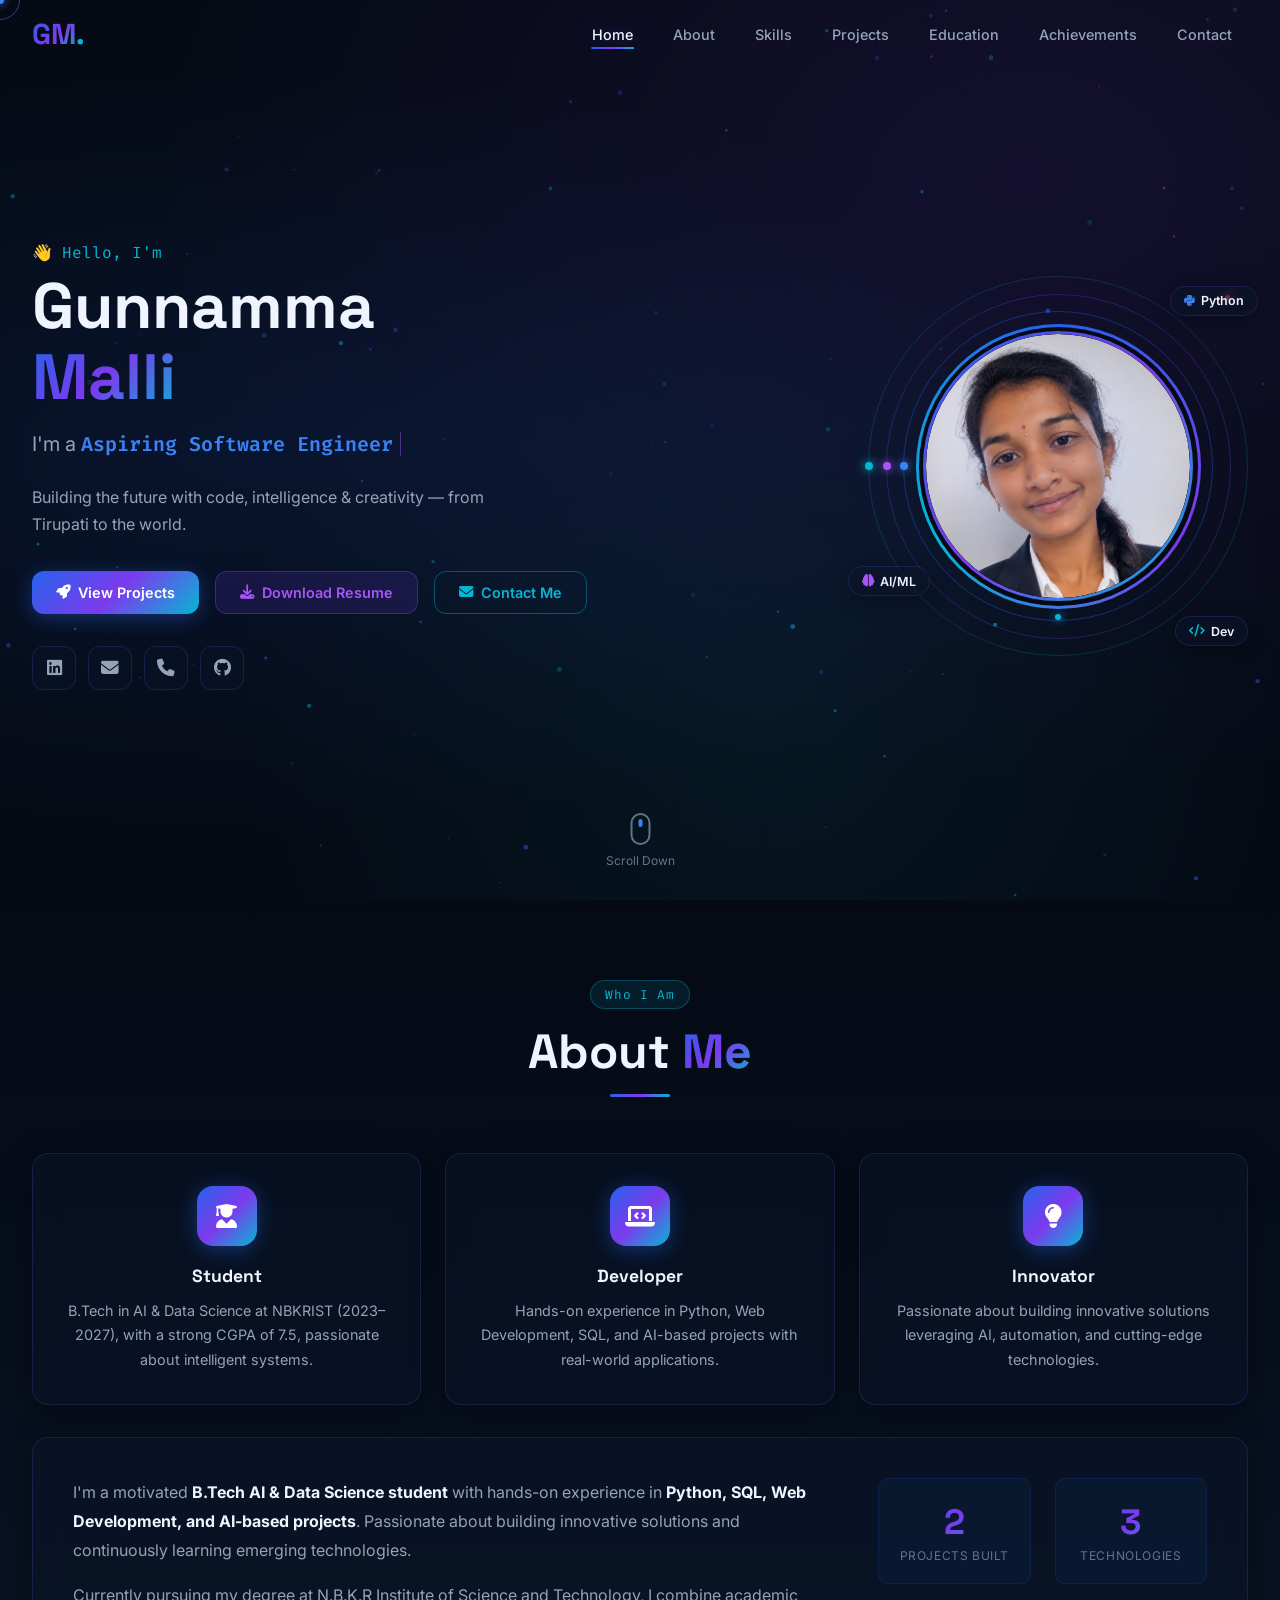
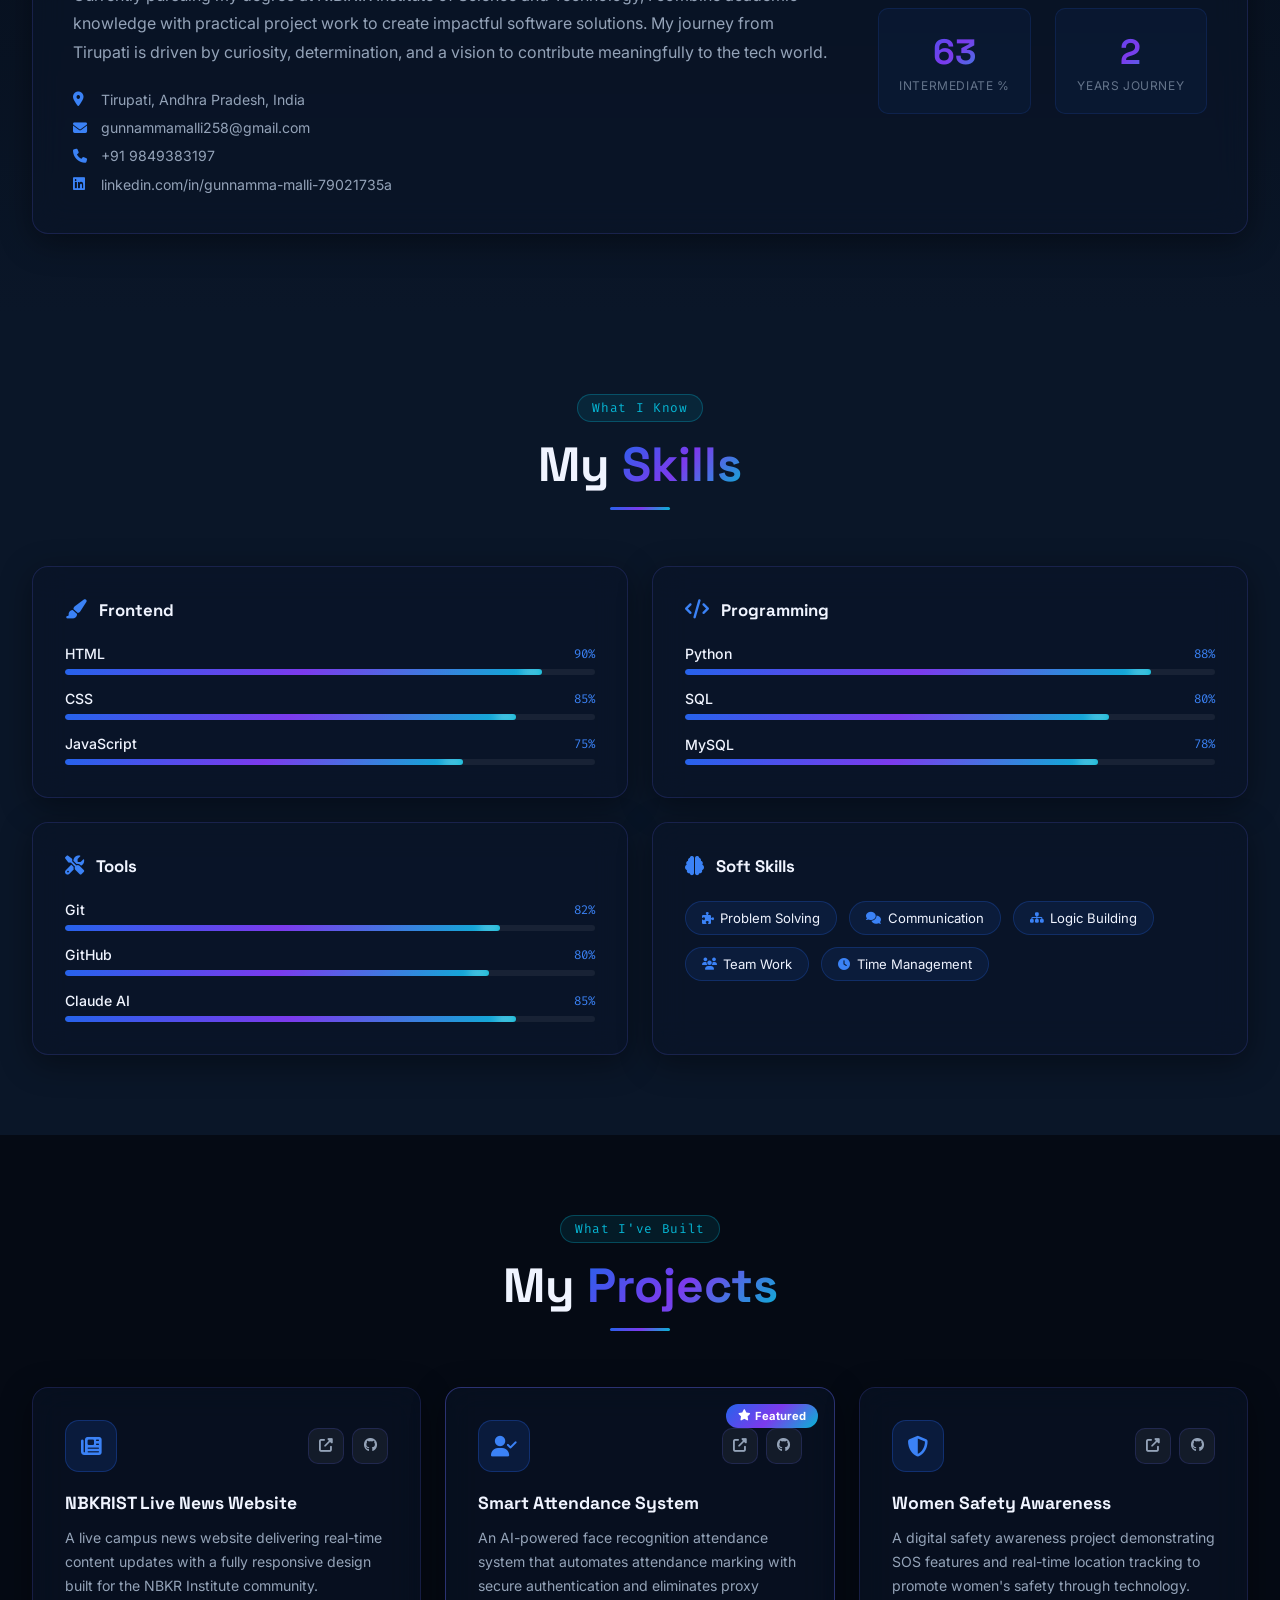
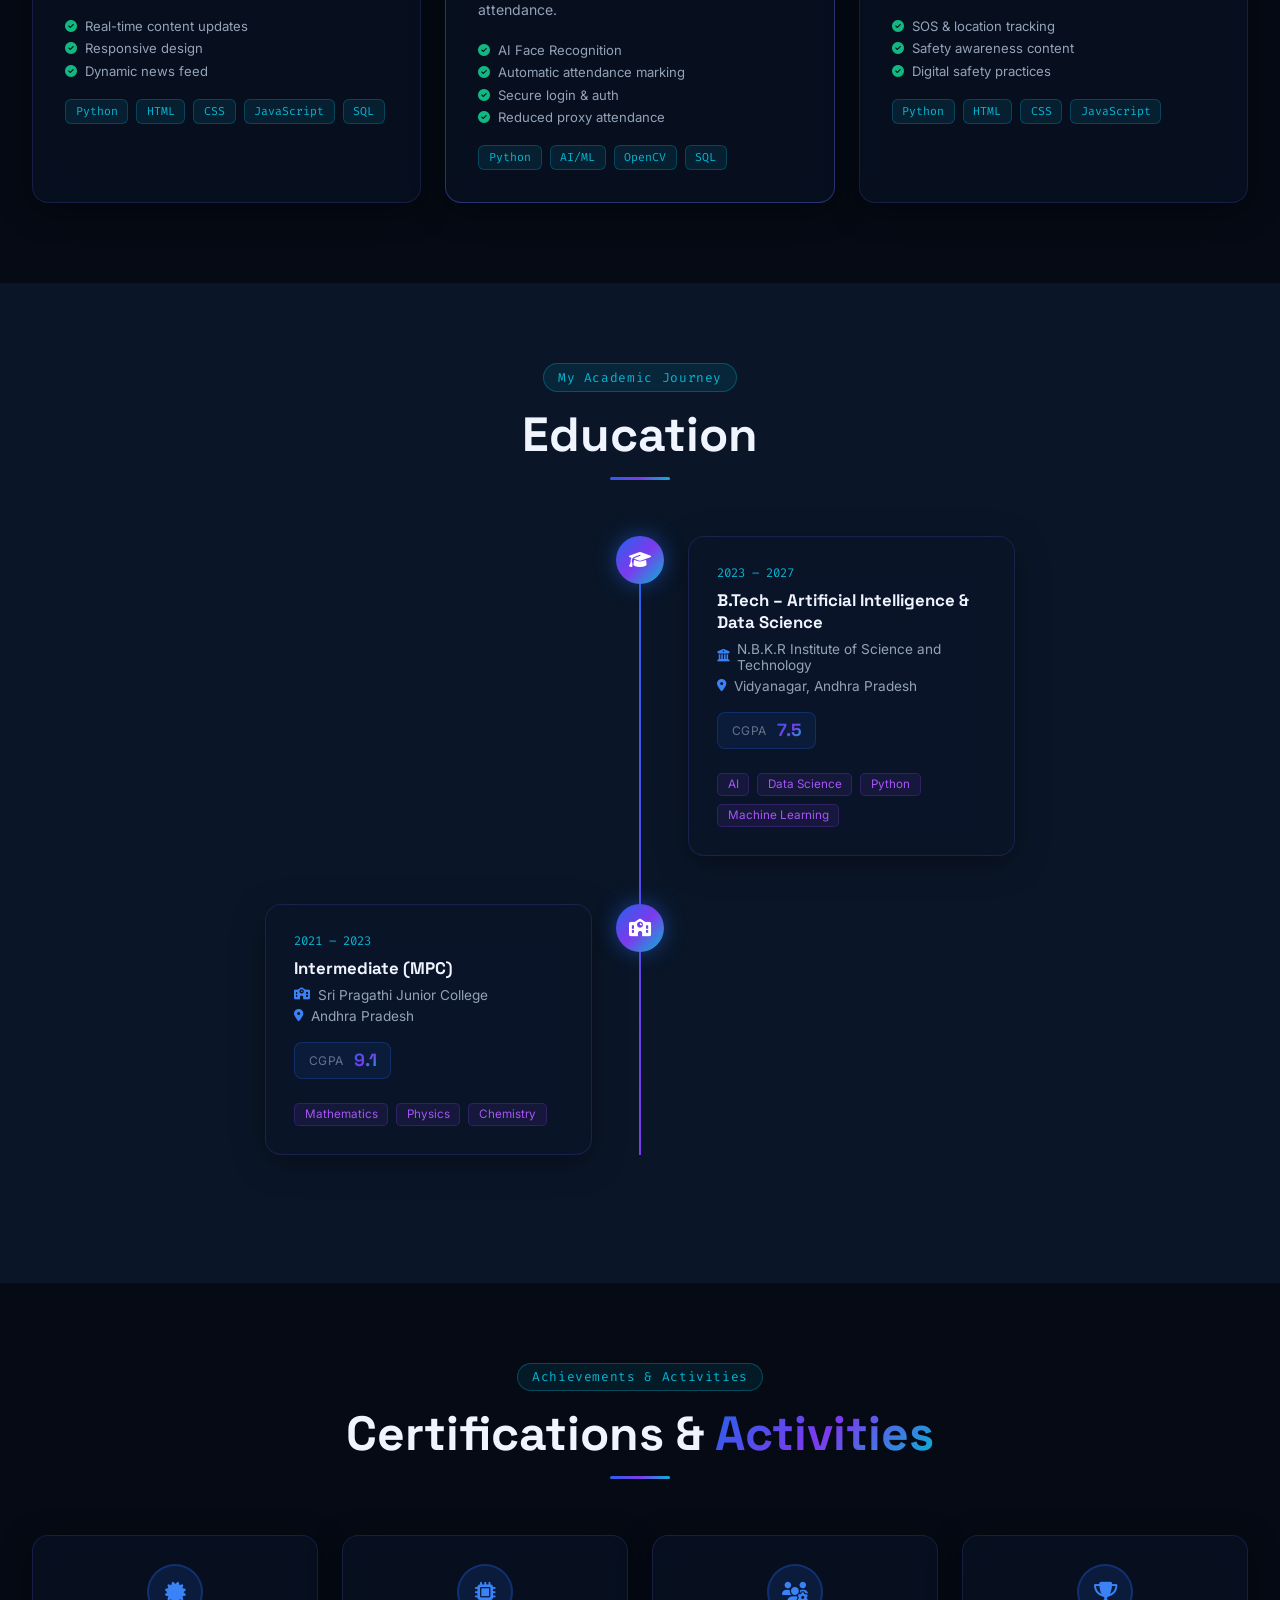
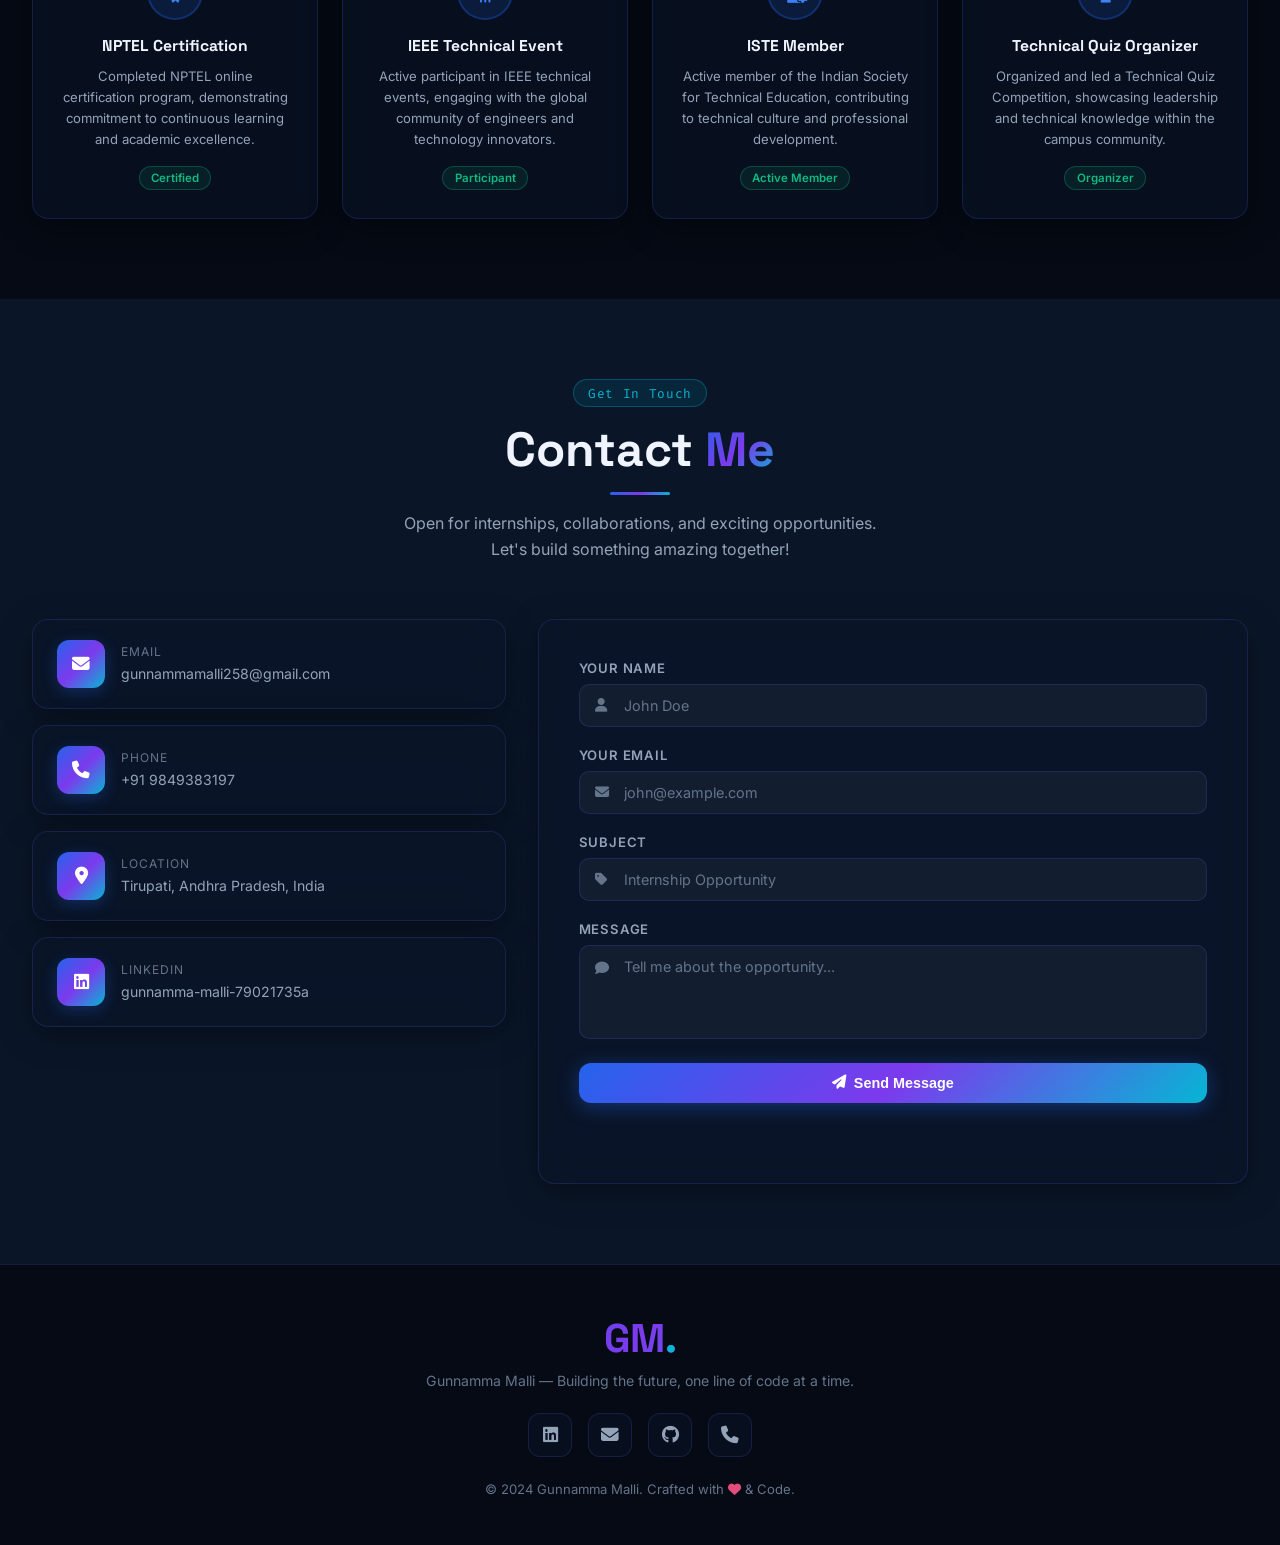
==== index.html @ 3f28b077 "Add premium futuristic portfolio website for Gunnamma Malli" ====
<!DOCTYPE html>
<html lang="en">
<head>
  <meta charset="UTF-8" />
  <meta name="viewport" content="width=device-width, initial-scale=1.0" />
  <title>Gunnamma Malli | Software Developer & AI Student</title>
  <meta name="description" content="Portfolio of Gunnamma Malli – Aspiring Software Engineer, AI & Data Science Student, Python Developer based in Tirupati, India." />
  <link rel="preconnect" href="https://fonts.googleapis.com" />
  <link rel="preconnect" href="https://fonts.gstatic.com" crossorigin />
  <link href="https://fonts.googleapis.com/css2?family=Inter:wght@300;400;500;600;700;800;900&family=Space+Grotesk:wght@300;400;500;600;700&family=Fira+Code:wght@300;400;500&display=swap" rel="stylesheet" />
  <link rel="stylesheet" href="https://cdnjs.cloudflare.com/ajax/libs/font-awesome/6.5.0/css/all.min.css" />
  <link rel="stylesheet" href="styles.css" />
</head>
<body>
  <!-- Loader -->
  <div class="loader" id="loader">
    <div class="loader-text">GM.</div>
    <div class="loader-bar"><div class="loader-bar-fill"></div></div>
  </div>

  <!-- Custom Cursor -->
  <div class="cursor-glow" id="cursorGlow"></div>
  <div class="cursor-dot" id="cursorDot"></div>

  <!-- Navbar -->
  <nav class="navbar" id="navbar">
    <div class="nav-container">
      <div class="nav-logo">
        <span class="logo-text">GM<span class="logo-dot">.</span></span>
      </div>
      <ul class="nav-links" id="navLinks">
        <li><a href="#home" class="nav-link active">Home</a></li>
        <li><a href="#about" class="nav-link">About</a></li>
        <li><a href="#skills" class="nav-link">Skills</a></li>
        <li><a href="#projects" class="nav-link">Projects</a></li>
        <li><a href="#education" class="nav-link">Education</a></li>
        <li><a href="#certifications" class="nav-link">Achievements</a></li>
        <li><a href="#contact" class="nav-link">Contact</a></li>
      </ul>
      <button class="hamburger" id="hamburger" aria-label="Toggle menu">
        <span></span><span></span><span></span>
      </button>
    </div>
  </nav>

  <!-- Hero Section -->
  <section class="hero" id="home">
    <canvas id="particleCanvas"></canvas>
    <div class="hero-bg-gradient"></div>
    <div class="hero-container">
      <div class="hero-text-col">
        <div class="hero-greeting">👋 Hello, I'm</div>
        <h1 class="hero-name">Gunnamma<br /><span class="name-accent">Malli</span></h1>
        <div class="hero-role-wrapper">
          <span class="role-prefix">I'm a </span>
          <span class="typing-text" id="typingText"></span>
          <span class="cursor-blink">|</span>
        </div>
        <p class="hero-tagline">Building the future with code, intelligence & creativity — from Tirupati to the world.</p>
        <div class="hero-cta">
          <a href="#projects" class="btn btn-primary"><i class="fas fa-rocket"></i> View Projects</a>
          <a href="resume.pdf" class="btn btn-secondary" download><i class="fas fa-download"></i> Download Resume</a>
          <a href="#contact" class="btn btn-outline"><i class="fas fa-envelope"></i> Contact Me</a>
        </div>
        <div class="hero-socials">
          <a href="https://linkedin.com/in/gunnamma-malli-79021735a" target="_blank" class="social-icon" aria-label="LinkedIn"><i class="fab fa-linkedin"></i></a>
          <a href="mailto:gunnammamalli258@gmail.com" class="social-icon" aria-label="Email"><i class="fas fa-envelope"></i></a>
          <a href="tel:+919849383197" class="social-icon" aria-label="Phone"><i class="fas fa-phone"></i></a>
          <a href="https://github.com" target="_blank" class="social-icon" aria-label="GitHub"><i class="fab fa-github"></i></a>
        </div>
      </div>
      <div class="hero-photo-col">
        <div class="photo-wrapper">
          <div class="orbit-ring ring1"></div>
          <div class="orbit-ring ring2"></div>
          <div class="orbit-ring ring3"></div>
          <div class="hologram-ring"></div>
          <div class="photo-frame">
            <div class="photo-inner">
              <img src="photo.jpeg" alt="Gunnamma Malli - Software Developer & AI Student" />
            </div>
            <div class="glow-circle"></div>
          </div>
          <div class="floating-badge badge1"><i class="fab fa-python"></i> Python</div>
          <div class="floating-badge badge2"><i class="fas fa-brain"></i> AI/ML</div>
          <div class="floating-badge badge3"><i class="fas fa-code"></i> Dev</div>
        </div>
      </div>
    </div>
    <div class="scroll-indicator">
      <div class="scroll-dot"></div>
      <span>Scroll Down</span>
    </div>
  </section>
</body>
</html>

  <!-- About Section -->
  <section class="about" id="about">
    <div class="section-container">
      <div class="section-header">
        <span class="section-tag">Who I Am</span>
        <h2 class="section-title">About <span class="gradient-text">Me</span></h2>
        <div class="title-underline"></div>
      </div>
      <div class="about-grid">
        <div class="about-card glass-card">
          <div class="about-icon"><i class="fas fa-user-graduate"></i></div>
          <h3>Student</h3>
          <p>B.Tech in AI & Data Science at NBKRIST (2023–2027), with a strong CGPA of 7.5, passionate about intelligent systems.</p>
        </div>
        <div class="about-card glass-card">
          <div class="about-icon"><i class="fas fa-laptop-code"></i></div>
          <h3>Developer</h3>
          <p>Hands-on experience in Python, Web Development, SQL, and AI-based projects with real-world applications.</p>
        </div>
        <div class="about-card glass-card">
          <div class="about-icon"><i class="fas fa-lightbulb"></i></div>
          <h3>Innovator</h3>
          <p>Passionate about building innovative solutions leveraging AI, automation, and cutting-edge technologies.</p>
        </div>
      </div>
      <div class="about-bio glass-card">
        <div class="bio-text">
          <p>I'm a motivated <strong>B.Tech AI & Data Science student</strong> with hands-on experience in <strong>Python, SQL, Web Development, and AI-based projects</strong>. Passionate about building innovative solutions and continuously learning emerging technologies.</p>
          <p>Currently pursuing my degree at N.B.K.R Institute of Science and Technology, I combine academic knowledge with practical project work to create impactful software solutions. My journey from Tirupati is driven by curiosity, determination, and a vision to contribute meaningfully to the tech world.</p>
          <div class="bio-info">
            <div class="info-item"><i class="fas fa-map-marker-alt"></i><span>Tirupati, Andhra Pradesh, India</span></div>
            <div class="info-item"><i class="fas fa-envelope"></i><span>gunnammamalli258@gmail.com</span></div>
            <div class="info-item"><i class="fas fa-phone"></i><span>+91 9849383197</span></div>
            <div class="info-item"><i class="fab fa-linkedin"></i><span>linkedin.com/in/gunnamma-malli-79021735a</span></div>
          </div>
        </div>
        <div class="bio-stats">
          <div class="stat-item"><div class="stat-num" data-target="3">0</div><div class="stat-label">Projects Built</div></div>
          <div class="stat-item"><div class="stat-num" data-target="5">0</div><div class="stat-label">Technologies</div></div>
          <div class="stat-item"><div class="stat-num" data-target="91">0</div><div class="stat-label">Intermediate %</div></div>
          <div class="stat-item"><div class="stat-num" data-target="4">0</div><div class="stat-label">Years Journey</div></div>
        </div>
      </div>
    </div>
  </section>

  <!-- Skills Section -->
  <section class="skills" id="skills">
    <div class="section-container">
      <div class="section-header">
        <span class="section-tag">What I Know</span>
        <h2 class="section-title">My <span class="gradient-text">Skills</span></h2>
        <div class="title-underline"></div>
      </div>
      <div class="skills-grid">
        <div class="skill-category glass-card">
          <div class="skill-cat-header"><i class="fas fa-paint-brush"></i><h3>Frontend</h3></div>
          <div class="skill-bars">
            <div class="skill-bar-item"><div class="skill-name"><span>HTML</span><span class="skill-pct">90%</span></div><div class="skill-track"><div class="skill-fill" data-width="90"></div></div></div>
            <div class="skill-bar-item"><div class="skill-name"><span>CSS</span><span class="skill-pct">85%</span></div><div class="skill-track"><div class="skill-fill" data-width="85"></div></div></div>
            <div class="skill-bar-item"><div class="skill-name"><span>JavaScript</span><span class="skill-pct">75%</span></div><div class="skill-track"><div class="skill-fill" data-width="75"></div></div></div>
          </div>
        </div>
        <div class="skill-category glass-card">
          <div class="skill-cat-header"><i class="fas fa-code"></i><h3>Programming</h3></div>
          <div class="skill-bars">
            <div class="skill-bar-item"><div class="skill-name"><span>Python</span><span class="skill-pct">88%</span></div><div class="skill-track"><div class="skill-fill" data-width="88"></div></div></div>
            <div class="skill-bar-item"><div class="skill-name"><span>SQL</span><span class="skill-pct">80%</span></div><div class="skill-track"><div class="skill-fill" data-width="80"></div></div></div>
            <div class="skill-bar-item"><div class="skill-name"><span>MySQL</span><span class="skill-pct">78%</span></div><div class="skill-track"><div class="skill-fill" data-width="78"></div></div></div>
          </div>
        </div>
        <div class="skill-category glass-card">
          <div class="skill-cat-header"><i class="fas fa-tools"></i><h3>Tools</h3></div>
          <div class="skill-bars">
            <div class="skill-bar-item"><div class="skill-name"><span>Git</span><span class="skill-pct">82%</span></div><div class="skill-track"><div class="skill-fill" data-width="82"></div></div></div>
            <div class="skill-bar-item"><div class="skill-name"><span>GitHub</span><span class="skill-pct">80%</span></div><div class="skill-track"><div class="skill-fill" data-width="80"></div></div></div>
            <div class="skill-bar-item"><div class="skill-name"><span>Claude AI</span><span class="skill-pct">85%</span></div><div class="skill-track"><div class="skill-fill" data-width="85"></div></div></div>
          </div>
        </div>
        <div class="skill-category glass-card">
          <div class="skill-cat-header"><i class="fas fa-brain"></i><h3>Soft Skills</h3></div>
          <div class="skill-pills">
            <span class="skill-pill"><i class="fas fa-puzzle-piece"></i> Problem Solving</span>
            <span class="skill-pill"><i class="fas fa-comments"></i> Communication</span>
            <span class="skill-pill"><i class="fas fa-sitemap"></i> Logic Building</span>
            <span class="skill-pill"><i class="fas fa-users"></i> Team Work</span>
            <span class="skill-pill"><i class="fas fa-clock"></i> Time Management</span>
          </div>
        </div>
      </div>
    </div>
  </section>

  <!-- Projects Section -->
  <section class="projects" id="projects">
    <div class="section-container">
      <div class="section-header">
        <span class="section-tag">What I've Built</span>
        <h2 class="section-title">My <span class="gradient-text">Projects</span></h2>
        <div class="title-underline"></div>
      </div>
      <div class="projects-grid">
        <div class="project-card glass-card">
          <div class="project-card-top">
            <div class="project-icon"><i class="fas fa-newspaper"></i></div>
            <div class="project-links">
              <a href="#" class="proj-link" aria-label="View Project"><i class="fas fa-external-link-alt"></i></a>
              <a href="#" class="proj-link" aria-label="GitHub"><i class="fab fa-github"></i></a>
            </div>
          </div>
          <h3 class="project-title">NBKRIST Live News Website</h3>
          <p class="project-desc">A live campus news website delivering real-time content updates with a fully responsive design built for the NBKR Institute community.</p>
          <ul class="project-features">
            <li><i class="fas fa-check-circle"></i> Real-time content updates</li>
            <li><i class="fas fa-check-circle"></i> Responsive design</li>
            <li><i class="fas fa-check-circle"></i> Dynamic news feed</li>
          </ul>
          <div class="project-tech">
            <span>Python</span><span>HTML</span><span>CSS</span><span>JavaScript</span><span>SQL</span>
          </div>
        </div>
        <div class="project-card glass-card featured">
          <div class="featured-badge"><i class="fas fa-star"></i> Featured</div>
          <div class="project-card-top">
            <div class="project-icon"><i class="fas fa-user-check"></i></div>
            <div class="project-links">
              <a href="#" class="proj-link" aria-label="View Project"><i class="fas fa-external-link-alt"></i></a>
              <a href="#" class="proj-link" aria-label="GitHub"><i class="fab fa-github"></i></a>
            </div>
          </div>
          <h3 class="project-title">Smart Attendance System</h3>
          <p class="project-desc">An AI-powered face recognition attendance system that automates attendance marking with secure authentication and eliminates proxy attendance.</p>
          <ul class="project-features">
            <li><i class="fas fa-check-circle"></i> AI Face Recognition</li>
            <li><i class="fas fa-check-circle"></i> Automatic attendance marking</li>
            <li><i class="fas fa-check-circle"></i> Secure login & auth</li>
            <li><i class="fas fa-check-circle"></i> Reduced proxy attendance</li>
          </ul>
          <div class="project-tech">
            <span>Python</span><span>AI/ML</span><span>OpenCV</span><span>SQL</span>
          </div>
        </div>
        <div class="project-card glass-card">
          <div class="project-card-top">
            <div class="project-icon"><i class="fas fa-shield-alt"></i></div>
            <div class="project-links">
              <a href="#" class="proj-link" aria-label="View Project"><i class="fas fa-external-link-alt"></i></a>
              <a href="#" class="proj-link" aria-label="GitHub"><i class="fab fa-github"></i></a>
            </div>
          </div>
          <h3 class="project-title">Women Safety Awareness</h3>
          <p class="project-desc">A digital safety awareness project demonstrating SOS features and real-time location tracking to promote women's safety through technology.</p>
          <ul class="project-features">
            <li><i class="fas fa-check-circle"></i> SOS & location tracking</li>
            <li><i class="fas fa-check-circle"></i> Safety awareness content</li>
            <li><i class="fas fa-check-circle"></i> Digital safety practices</li>
          </ul>
          <div class="project-tech">
            <span>Python</span><span>HTML</span><span>CSS</span><span>JavaScript</span>
          </div>
        </div>
      </div>
    </div>
  </section>

  <!-- Education Section -->
  <section class="education" id="education">
    <div class="section-container">
      <div class="section-header">
        <span class="section-tag">My Academic Journey</span>
        <h2 class="section-title">Education</h2>
        <div class="title-underline"></div>
      </div>
      <div class="timeline">
        <div class="timeline-item">
          <div class="timeline-dot"><i class="fas fa-graduation-cap"></i></div>
          <div class="timeline-card glass-card">
            <div class="timeline-date">2023 – 2027</div>
            <h3>B.Tech – Artificial Intelligence & Data Science</h3>
            <p class="timeline-institution"><i class="fas fa-university"></i> N.B.K.R Institute of Science and Technology</p>
            <p class="timeline-location"><i class="fas fa-map-marker-alt"></i> Vidyanagar, Andhra Pradesh</p>
            <div class="timeline-cgpa"><span class="cgpa-label">CGPA</span><span class="cgpa-value">7.5</span></div>
            <div class="timeline-tags"><span>AI</span><span>Data Science</span><span>Python</span><span>Machine Learning</span></div>
          </div>
        </div>
        <div class="timeline-item">
          <div class="timeline-dot"><i class="fas fa-school"></i></div>
          <div class="timeline-card glass-card">
            <div class="timeline-date">2021 – 2023</div>
            <h3>Intermediate (MPC)</h3>
            <p class="timeline-institution"><i class="fas fa-school"></i> Sri Pragathi Junior College</p>
            <p class="timeline-location"><i class="fas fa-map-marker-alt"></i> Andhra Pradesh</p>
            <div class="timeline-cgpa"><span class="cgpa-label">CGPA</span><span class="cgpa-value">9.1</span></div>
            <div class="timeline-tags"><span>Mathematics</span><span>Physics</span><span>Chemistry</span></div>
          </div>
        </div>
      </div>
    </div>
  </section>

  <!-- Certifications & Activities -->
  <section class="certifications" id="certifications">
    <div class="section-container">
      <div class="section-header">
        <span class="section-tag">Achievements & Activities</span>
        <h2 class="section-title">Certifications &amp; <span class="gradient-text">Activities</span></h2>
        <div class="title-underline"></div>
      </div>
      <div class="cert-grid">
        <div class="cert-card glass-card">
          <div class="cert-icon"><i class="fas fa-certificate"></i></div>
          <h3>NPTEL Certification</h3>
          <p>Completed NPTEL online certification program, demonstrating commitment to continuous learning and academic excellence.</p>
          <div class="cert-badge">Certified</div>
        </div>
        <div class="cert-card glass-card">
          <div class="cert-icon"><i class="fas fa-microchip"></i></div>
          <h3>IEEE Technical Event</h3>
          <p>Active participant in IEEE technical events, engaging with the global community of engineers and technology innovators.</p>
          <div class="cert-badge">Participant</div>
        </div>
        <div class="cert-card glass-card">
          <div class="cert-icon"><i class="fas fa-users-cog"></i></div>
          <h3>ISTE Member</h3>
          <p>Active member of the Indian Society for Technical Education, contributing to technical culture and professional development.</p>
          <div class="cert-badge">Active Member</div>
        </div>
        <div class="cert-card glass-card">
          <div class="cert-icon"><i class="fas fa-trophy"></i></div>
          <h3>Technical Quiz Organizer</h3>
          <p>Organized and led a Technical Quiz Competition, showcasing leadership and technical knowledge within the campus community.</p>
          <div class="cert-badge">Organizer</div>
        </div>
      </div>
    </div>
  </section>

  <!-- Contact Section -->
  <section class="contact" id="contact">
    <div class="section-container">
      <div class="section-header">
        <span class="section-tag">Get In Touch</span>
        <h2 class="section-title">Contact <span class="gradient-text">Me</span></h2>
        <div class="title-underline"></div>
        <p class="section-sub">Open for internships, collaborations, and exciting opportunities. Let's build something amazing together!</p>
      </div>
      <div class="contact-grid">
        <div class="contact-info">
          <div class="contact-item glass-card">
            <div class="contact-icon"><i class="fas fa-envelope"></i></div>
            <div class="contact-detail">
              <span class="contact-label">Email</span>
              <a href="mailto:gunnammamalli258@gmail.com" class="contact-value">gunnammamalli258@gmail.com</a>
            </div>
          </div>
          <div class="contact-item glass-card">
            <div class="contact-icon"><i class="fas fa-phone"></i></div>
            <div class="contact-detail">
              <span class="contact-label">Phone</span>
              <a href="tel:+919849383197" class="contact-value">+91 9849383197</a>
            </div>
          </div>
          <div class="contact-item glass-card">
            <div class="contact-icon"><i class="fas fa-map-marker-alt"></i></div>
            <div class="contact-detail">
              <span class="contact-label">Location</span>
              <span class="contact-value">Tirupati, Andhra Pradesh, India</span>
            </div>
          </div>
          <div class="contact-item glass-card">
            <div class="contact-icon"><i class="fab fa-linkedin"></i></div>
            <div class="contact-detail">
              <span class="contact-label">LinkedIn</span>
              <a href="https://linkedin.com/in/gunnamma-malli-79021735a" target="_blank" class="contact-value">gunnamma-malli-79021735a</a>
            </div>
          </div>
        </div>
        <form class="contact-form glass-card" id="contactForm" novalidate>
          <div class="form-group">
            <label for="name">Your Name</label>
            <div class="input-wrapper"><i class="fas fa-user"></i><input type="text" id="name" name="name" placeholder="John Doe" required /></div>
          </div>
          <div class="form-group">
            <label for="email">Your Email</label>
            <div class="input-wrapper"><i class="fas fa-envelope"></i><input type="email" id="email" name="email" placeholder="john@example.com" required /></div>
          </div>
          <div class="form-group">
            <label for="subject">Subject</label>
            <div class="input-wrapper"><i class="fas fa-tag"></i><input type="text" id="subject" name="subject" placeholder="Internship Opportunity" required /></div>
          </div>
          <div class="form-group">
            <label for="message">Message</label>
            <div class="input-wrapper textarea-wrapper"><i class="fas fa-comment"></i><textarea id="message" name="message" rows="4" placeholder="Tell me about the opportunity..." required></textarea></div>
          </div>
          <button type="submit" class="btn btn-primary btn-full"><i class="fas fa-paper-plane"></i> Send Message</button>
          <div class="form-status" id="formStatus"></div>
        </form>
      </div>
    </div>
  </section>

  <!-- Footer -->
  <footer class="footer">
    <div class="footer-container">
      <div class="footer-logo">GM<span class="logo-dot">.</span></div>
      <p class="footer-tagline">Gunnamma Malli — Building the future, one line of code at a time.</p>
      <div class="footer-socials">
        <a href="https://linkedin.com/in/gunnamma-malli-79021735a" target="_blank" aria-label="LinkedIn"><i class="fab fa-linkedin"></i></a>
        <a href="mailto:gunnammamalli258@gmail.com" aria-label="Email"><i class="fas fa-envelope"></i></a>
        <a href="https://github.com" target="_blank" aria-label="GitHub"><i class="fab fa-github"></i></a>
        <a href="tel:+919849383197" aria-label="Phone"><i class="fas fa-phone"></i></a>
      </div>
      <p class="footer-copy">&copy; 2024 Gunnamma Malli. Crafted with <i class="fas fa-heart" style="color:#e44d7b"></i> &amp; Code.</p>
    </div>
  </footer>

  <script src="script.js"></script>
</body>
</html>
---- styles.css ----
/* ============================================
   ROOT VARIABLES & RESET
============================================ */
:root {
  --bg-primary: #050a14;
  --bg-secondary: #0a1628;
  --bg-card: rgba(10, 20, 40, 0.6);
  --blue: #2563eb;
  --blue-light: #3b82f6;
  --purple: #7c3aed;
  --purple-light: #a855f7;
  --cyan: #06b6d4;
  --pink: #e44d7b;
  --green: #10b981;
  --text-primary: #f0f4ff;
  --text-secondary: #94a3b8;
  --text-muted: #64748b;
  --border: rgba(99,102,241,0.15);
  --glow-blue: rgba(37,99,235,0.4);
  --glow-purple: rgba(124,58,237,0.4);
  --gradient-main: linear-gradient(135deg, #2563eb, #7c3aed, #06b6d4);
  --gradient-card: linear-gradient(135deg, rgba(37,99,235,0.1), rgba(124,58,237,0.1));
  --glass-bg: rgba(10, 20, 40, 0.55);
  --glass-border: rgba(99, 102, 241, 0.18);
  --font-main: 'Inter', sans-serif;
  --font-display: 'Space Grotesk', sans-serif;
  --font-code: 'Fira Code', monospace;
  --radius: 16px;
  --radius-sm: 10px;
  --transition: 0.3s cubic-bezier(0.4,0,0.2,1);
  --shadow: 0 8px 32px rgba(0,0,0,0.4);
  --shadow-glow: 0 0 30px rgba(37,99,235,0.3);
}

*, *::before, *::after { box-sizing: border-box; margin: 0; padding: 0; }
html { scroll-behavior: smooth; font-size: 16px; }
body {
  font-family: var(--font-main);
  background: var(--bg-primary);
  color: var(--text-primary);
  overflow-x: hidden;
  cursor: none;
}
a { color: inherit; text-decoration: none; }
ul { list-style: none; }
img { max-width: 100%; }
button { cursor: none; }

/* ============================================
   CUSTOM CURSOR
============================================ */
.cursor-glow {
  width: 40px; height: 40px;
  border: 1.5px solid rgba(99,102,241,0.5);
  border-radius: 50%;
  position: fixed; top: 0; left: 0;
  pointer-events: none; z-index: 9999;
  transform: translate(-50%, -50%);
  transition: transform 0.15s ease, width 0.2s ease, height 0.2s ease, border-color 0.2s ease;
  mix-blend-mode: screen;
}
.cursor-dot {
  width: 8px; height: 8px;
  background: var(--blue-light);
  border-radius: 50%;
  position: fixed; top: 0; left: 0;
  pointer-events: none; z-index: 10000;
  transform: translate(-50%,-50%);
  transition: transform 0.05s ease;
  box-shadow: 0 0 10px var(--blue-light);
}
.cursor-glow.hover { width: 60px; height: 60px; border-color: var(--purple-light); background: rgba(124,58,237,0.1); }

/* ============================================
   SCROLLBAR
============================================ */
::-webkit-scrollbar { width: 6px; }
::-webkit-scrollbar-track { background: var(--bg-primary); }
::-webkit-scrollbar-thumb { background: linear-gradient(to bottom, var(--blue), var(--purple)); border-radius: 3px; }

/* ============================================
   NAVBAR
============================================ */
.navbar {
  position: fixed; top: 0; left: 0; right: 0;
  z-index: 1000;
  padding: 1rem 2rem;
  transition: var(--transition);
  background: transparent;
}
.navbar.scrolled {
  background: rgba(5,10,20,0.85);
  backdrop-filter: blur(20px);
  border-bottom: 1px solid var(--glass-border);
  padding: 0.6rem 2rem;
  box-shadow: 0 4px 30px rgba(0,0,0,0.3);
}
.nav-container { max-width: 1280px; margin: 0 auto; display: flex; align-items: center; justify-content: space-between; }
.nav-logo .logo-text { font-family: var(--font-display); font-size: 1.8rem; font-weight: 800; background: var(--gradient-main); -webkit-background-clip: text; -webkit-text-fill-color: transparent; background-clip: text; }
.logo-dot { color: var(--cyan); -webkit-text-fill-color: var(--cyan); }
.nav-links { display: flex; gap: 0.5rem; }
.nav-link { padding: 0.5rem 1rem; border-radius: 8px; font-size: 0.9rem; font-weight: 500; color: var(--text-secondary); transition: var(--transition); position: relative; }
.nav-link::after { content: ''; position: absolute; bottom: 2px; left: 50%; transform: translateX(-50%); width: 0; height: 2px; background: var(--gradient-main); border-radius: 2px; transition: width var(--transition); }
.nav-link:hover, .nav-link.active { color: var(--text-primary); }
.nav-link:hover::after, .nav-link.active::after { width: 60%; }
.hamburger { display: none; flex-direction: column; gap: 5px; background: none; border: none; padding: 4px; }
.hamburger span { width: 24px; height: 2px; background: var(--text-primary); border-radius: 2px; transition: var(--transition); display: block; }

/* ============================================
   HERO SECTION
============================================ */
.hero {
  position: relative; min-height: 100vh;
  display: flex; align-items: center;
  overflow: hidden;
}
#particleCanvas { position: absolute; inset: 0; width: 100%; height: 100%; z-index: 0; }
.hero-bg-gradient {
  position: absolute; inset: 0; z-index: 0;
  background: radial-gradient(ellipse at 20% 50%, rgba(37,99,235,0.12) 0%, transparent 60%),
              radial-gradient(ellipse at 80% 20%, rgba(124,58,237,0.12) 0%, transparent 60%),
              radial-gradient(ellipse at 60% 80%, rgba(6,182,212,0.08) 0%, transparent 50%);
}
.hero-container {
  position: relative; z-index: 2;
  max-width: 1280px; margin: 0 auto;
  padding: 6rem 2rem 4rem;
  display: flex; align-items: center;
  gap: 4rem; width: 100%;
  flex-direction: row;
}
.hero-photo-col { flex: 0 0 auto; display: flex; justify-content: center; order: 2; }
.hero-text-col { flex: 1; order: 1; }

/* Photo Wrapper */
.photo-wrapper { position: relative; width: 340px; height: 340px; display: flex; align-items: center; justify-content: center; }
.orbit-ring {
  position: absolute; border-radius: 50%;
  border: 1px solid rgba(99,102,241,0.3);
  animation: orbit-rotate 8s linear infinite;
}
.ring1 { width: 280px; height: 280px; border-color: rgba(37,99,235,0.4); animation-duration: 8s; }
.ring2 { width: 310px; height: 310px; border-color: rgba(124,58,237,0.3); animation-duration: 12s; animation-direction: reverse; }
.ring3 { width: 340px; height: 340px; border-color: rgba(6,182,212,0.2); animation-duration: 18s; }
.ring1::before, .ring2::before, .ring3::before {
  content: ''; position: absolute; width: 8px; height: 8px;
  background: var(--blue-light); border-radius: 50%;
  top: 50%; left: -4px; transform: translateY(-50%);
  box-shadow: 0 0 10px var(--blue-light);
}
.ring2::before { background: var(--purple-light); box-shadow: 0 0 10px var(--purple-light); }
.ring3::before { background: var(--cyan); box-shadow: 0 0 10px var(--cyan); }

@keyframes orbit-rotate { from { transform: rotate(0deg); } to { transform: rotate(360deg); } }

.hologram-ring {
  position: absolute; width: 260px; height: 260px;
  border-radius: 50%;
  background: conic-gradient(from 0deg, var(--blue), var(--purple), var(--cyan), var(--blue));
  padding: 3px; animation: hologram-spin 4s linear infinite;
  z-index: 1;
}
.hologram-ring::before {
  content: ''; position: absolute; inset: 3px;
  background: var(--bg-primary); border-radius: 50%;
}
@keyframes hologram-spin { from { transform: rotate(0deg); } to { transform: rotate(360deg); } }

.photo-frame {
  position: relative; z-index: 2;
  width: 240px; height: 240px;
  border-radius: 50%; overflow: hidden;
  border: 3px solid transparent;
  background: linear-gradient(var(--bg-primary), var(--bg-primary)) padding-box,
              var(--gradient-main) border-box;
}
.photo-inner {
  width: 100%; height: 100%;
  background: linear-gradient(135deg, #0f1f3d, #1a0d3d);
  display: flex; align-items: center; justify-content: center;
  overflow: hidden;
}
.photo-inner img {
  width: 100%; height: 100%;
  object-fit: cover;
  object-position: center top;
  border-radius: 50%;
  display: block;
}
.glow-circle {
  position: absolute; inset: -20px;
  border-radius: 50%;
  background: radial-gradient(circle, rgba(37,99,235,0.15) 0%, transparent 70%);
  animation: glow-pulse 3s ease-in-out infinite;
}
@keyframes glow-pulse { 0%, 100% { opacity: 0.6; transform: scale(1); } 50% { opacity: 1; transform: scale(1.05); } }

.floating-badge {
  position: absolute; padding: 0.4rem 0.8rem;
  background: var(--glass-bg); backdrop-filter: blur(10px);
  border: 1px solid var(--glass-border); border-radius: 20px;
  font-size: 0.78rem; font-weight: 600; color: var(--text-primary);
  display: flex; align-items: center; gap: 0.4rem;
  z-index: 3; animation: float-badge 3s ease-in-out infinite;
  box-shadow: 0 4px 20px rgba(0,0,0,0.3);
}
.badge1 { top: 10px; right: -10px; animation-delay: 0s; }
.badge1 i { color: var(--blue-light); }
.badge2 { bottom: 60px; left: -20px; animation-delay: 1s; }
.badge2 i { color: var(--purple-light); }
.badge3 { bottom: 10px; right: 0; animation-delay: 2s; }
.badge3 i { color: var(--cyan); }
@keyframes float-badge { 0%, 100% { transform: translateY(0); } 50% { transform: translateY(-8px); } }

/* Hero Text */
.hero-greeting { font-size: 1rem; color: var(--cyan); font-family: var(--font-code); margin-bottom: 0.5rem; opacity: 0.9; }
.hero-name { font-family: var(--font-display); font-size: clamp(2.5rem, 5vw, 4.5rem); font-weight: 900; line-height: 1.1; margin-bottom: 1rem; }
.name-accent { background: var(--gradient-main); -webkit-background-clip: text; -webkit-text-fill-color: transparent; background-clip: text; }
.hero-role-wrapper { font-size: 1.25rem; color: var(--text-secondary); margin-bottom: 1.5rem; min-height: 2rem; display: flex; align-items: center; gap: 0.3rem; flex-wrap: wrap; }
.role-prefix { color: var(--text-secondary); }
.typing-text { color: var(--blue-light); font-weight: 600; font-family: var(--font-code); }
.cursor-blink { color: var(--purple-light); animation: blink 1s step-end infinite; font-weight: 100; }
@keyframes blink { 0%, 100% { opacity: 1; } 50% { opacity: 0; } }
.hero-tagline { color: var(--text-secondary); max-width: 480px; line-height: 1.7; margin-bottom: 2rem; }
.hero-cta { display: flex; gap: 1rem; flex-wrap: wrap; margin-bottom: 2rem; }

/* Buttons */
.btn { display: inline-flex; align-items: center; gap: 0.5rem; padding: 0.75rem 1.5rem; border-radius: 12px; font-size: 0.9rem; font-weight: 600; transition: var(--transition); border: none; outline: none; position: relative; overflow: hidden; }
.btn::before { content: ''; position: absolute; inset: 0; background: rgba(255,255,255,0.1); transform: translateX(-100%); transition: transform 0.3s ease; }
.btn:hover::before { transform: translateX(0); }
.btn-primary { background: var(--gradient-main); color: white; box-shadow: 0 4px 20px rgba(37,99,235,0.4); }
.btn-primary:hover { transform: translateY(-2px); box-shadow: 0 8px 30px rgba(37,99,235,0.6); }
.btn-secondary { background: rgba(124,58,237,0.15); color: var(--purple-light); border: 1px solid rgba(124,58,237,0.4); }
.btn-secondary:hover { background: rgba(124,58,237,0.3); transform: translateY(-2px); }
.btn-outline { background: transparent; color: var(--cyan); border: 1px solid rgba(6,182,212,0.4); }
.btn-outline:hover { background: rgba(6,182,212,0.1); transform: translateY(-2px); }
.btn-full { width: 100%; justify-content: center; }

.hero-socials { display: flex; gap: 0.75rem; }
.social-icon { width: 44px; height: 44px; border-radius: 12px; background: var(--glass-bg); border: 1px solid var(--glass-border); display: flex; align-items: center; justify-content: center; font-size: 1.1rem; color: var(--text-secondary); transition: var(--transition); backdrop-filter: blur(10px); }
.social-icon:hover { color: var(--text-primary); background: rgba(37,99,235,0.2); border-color: rgba(37,99,235,0.5); transform: translateY(-3px); box-shadow: 0 8px 20px rgba(37,99,235,0.3); }

/* Scroll indicator */
.scroll-indicator { position: absolute; bottom: 2rem; left: 50%; transform: translateX(-50%); display: flex; flex-direction: column; align-items: center; gap: 0.5rem; color: var(--text-muted); font-size: 0.75rem; animation: scroll-float 2s ease-in-out infinite; z-index: 2; }
.scroll-dot { width: 20px; height: 32px; border: 2px solid var(--text-muted); border-radius: 10px; position: relative; }
.scroll-dot::after { content: ''; position: absolute; top: 4px; left: 50%; transform: translateX(-50%); width: 4px; height: 8px; background: var(--blue-light); border-radius: 2px; animation: scroll-dot-move 2s ease-in-out infinite; }
@keyframes scroll-dot-move { 0% { opacity: 1; top: 4px; } 100% { opacity: 0; top: 16px; } }
@keyframes scroll-float { 0%, 100% { transform: translateX(-50%) translateY(0); } 50% { transform: translateX(-50%) translateY(6px); } }

/* ============================================
   SHARED SECTION STYLES
============================================ */
.section-container { max-width: 1280px; margin: 0 auto; padding: 5rem 2rem; }
.section-header { text-align: center; margin-bottom: 3.5rem; }
.section-tag { display: inline-block; font-family: var(--font-code); font-size: 0.8rem; color: var(--cyan); background: rgba(6,182,212,0.1); border: 1px solid rgba(6,182,212,0.3); padding: 0.3rem 0.9rem; border-radius: 20px; margin-bottom: 0.75rem; letter-spacing: 0.05em; }
.section-title { font-family: var(--font-display); font-size: clamp(2rem, 4vw, 3rem); font-weight: 800; margin-bottom: 0.75rem; }
.gradient-text { background: var(--gradient-main); -webkit-background-clip: text; -webkit-text-fill-color: transparent; background-clip: text; }
.title-underline { width: 60px; height: 3px; background: var(--gradient-main); border-radius: 3px; margin: 0 auto; }
.section-sub { color: var(--text-secondary); margin-top: 1rem; max-width: 500px; margin-left: auto; margin-right: auto; line-height: 1.6; }

/* Glassmorphism Card */
.glass-card {
  background: var(--glass-bg);
  backdrop-filter: blur(16px);
  -webkit-backdrop-filter: blur(16px);
  border: 1px solid var(--glass-border);
  border-radius: var(--radius);
  box-shadow: var(--shadow);
  transition: var(--transition);
}
.glass-card:hover { border-color: rgba(99,102,241,0.35); box-shadow: 0 12px 40px rgba(0,0,0,0.5), 0 0 20px rgba(37,99,235,0.15); transform: translateY(-4px); }

/* ============================================
   ABOUT SECTION
============================================ */
.about { background: linear-gradient(180deg, var(--bg-primary) 0%, var(--bg-secondary) 100%); }
.about-grid { display: grid; grid-template-columns: repeat(3, 1fr); gap: 1.5rem; margin-bottom: 2rem; }
.about-card { padding: 2rem; text-align: center; }
.about-icon { width: 60px; height: 60px; border-radius: 16px; background: var(--gradient-main); display: flex; align-items: center; justify-content: center; font-size: 1.5rem; color: white; margin: 0 auto 1.2rem; box-shadow: 0 4px 20px rgba(37,99,235,0.4); }
.about-card h3 { font-family: var(--font-display); font-size: 1.1rem; font-weight: 700; margin-bottom: 0.75rem; }
.about-card p { color: var(--text-secondary); font-size: 0.9rem; line-height: 1.7; }

.about-bio { padding: 2.5rem; display: flex; gap: 3rem; align-items: flex-start; }
.bio-text { flex: 1; }
.bio-text p { color: var(--text-secondary); line-height: 1.8; margin-bottom: 1rem; }
.bio-text strong { color: var(--text-primary); }
.bio-info { margin-top: 1.5rem; display: flex; flex-direction: column; gap: 0.7rem; }
.info-item { display: flex; align-items: center; gap: 0.75rem; font-size: 0.88rem; color: var(--text-secondary); }
.info-item i { color: var(--blue-light); width: 16px; flex-shrink: 0; }
.bio-stats { display: grid; grid-template-columns: 1fr 1fr; gap: 1.5rem; flex-shrink: 0; }
.stat-item { text-align: center; padding: 1.25rem; background: rgba(37,99,235,0.06); border-radius: var(--radius-sm); border: 1px solid rgba(37,99,235,0.15); }
.stat-num { font-family: var(--font-display); font-size: 2.2rem; font-weight: 900; background: var(--gradient-main); -webkit-background-clip: text; -webkit-text-fill-color: transparent; background-clip: text; }
.stat-label { font-size: 0.75rem; color: var(--text-muted); margin-top: 0.25rem; text-transform: uppercase; letter-spacing: 0.05em; }

/* ============================================
   SKILLS SECTION
============================================ */
.skills { background: var(--bg-secondary); }
.skills-grid { display: grid; grid-template-columns: repeat(2, 1fr); gap: 1.5rem; }
.skill-category { padding: 2rem; }
.skill-cat-header { display: flex; align-items: center; gap: 0.75rem; margin-bottom: 1.5rem; }
.skill-cat-header i { font-size: 1.2rem; color: var(--blue-light); }
.skill-cat-header h3 { font-family: var(--font-display); font-size: 1.05rem; font-weight: 700; }
.skill-bars { display: flex; flex-direction: column; gap: 1rem; }
.skill-bar-item {}
.skill-name { display: flex; justify-content: space-between; align-items: center; margin-bottom: 0.4rem; }
.skill-name span:first-child { font-size: 0.88rem; font-weight: 500; color: var(--text-primary); }
.skill-pct { font-family: var(--font-code); font-size: 0.78rem; color: var(--blue-light); }
.skill-track { height: 6px; background: rgba(255,255,255,0.06); border-radius: 3px; overflow: hidden; }
.skill-fill { height: 100%; width: 0; border-radius: 3px; background: var(--gradient-main); transition: width 1.2s cubic-bezier(0.4,0,0.2,1); position: relative; overflow: hidden; }
.skill-fill::after { content: ''; position: absolute; top: 0; right: 0; width: 20px; height: 100%; background: rgba(255,255,255,0.4); filter: blur(4px); animation: skill-shimmer 2s ease-in-out infinite; }
@keyframes skill-shimmer { 0%, 100% { opacity: 0; } 50% { opacity: 1; } }

.skill-pills { display: flex; flex-wrap: wrap; gap: 0.75rem; }
.skill-pill { display: inline-flex; align-items: center; gap: 0.4rem; padding: 0.5rem 1rem; background: rgba(37,99,235,0.1); border: 1px solid rgba(37,99,235,0.25); border-radius: 20px; font-size: 0.82rem; color: var(--text-primary); transition: var(--transition); }
.skill-pill:hover { background: rgba(37,99,235,0.25); border-color: rgba(37,99,235,0.5); transform: translateY(-2px); }
.skill-pill i { color: var(--blue-light); font-size: 0.75rem; }

/* ============================================
   PROJECTS SECTION
============================================ */
.projects { background: var(--bg-primary); }
.projects-grid { display: grid; grid-template-columns: repeat(3, 1fr); gap: 1.5rem; }
.project-card { padding: 2rem; position: relative; overflow: hidden; }
.project-card::before { content: ''; position: absolute; top: 0; left: 0; right: 0; height: 2px; background: var(--gradient-main); transform: scaleX(0); transform-origin: left; transition: transform var(--transition); }
.project-card:hover::before { transform: scaleX(1); }
.featured { border-color: rgba(99,102,241,0.4); }
.featured-badge { position: absolute; top: 1rem; right: 1rem; background: var(--gradient-main); color: white; font-size: 0.7rem; font-weight: 700; padding: 0.3rem 0.7rem; border-radius: 20px; display: flex; align-items: center; gap: 0.3rem; }
.project-card-top { display: flex; justify-content: space-between; align-items: center; margin-bottom: 1.25rem; }
.project-icon { width: 52px; height: 52px; border-radius: 14px; background: rgba(37,99,235,0.15); border: 1px solid rgba(37,99,235,0.3); display: flex; align-items: center; justify-content: center; font-size: 1.3rem; color: var(--blue-light); }
.project-links { display: flex; gap: 0.5rem; }
.proj-link { width: 36px; height: 36px; border-radius: 10px; background: rgba(255,255,255,0.05); border: 1px solid var(--glass-border); display: flex; align-items: center; justify-content: center; font-size: 0.85rem; color: var(--text-secondary); transition: var(--transition); }
.proj-link:hover { color: var(--text-primary); background: rgba(37,99,235,0.2); }
.project-title { font-family: var(--font-display); font-size: 1.1rem; font-weight: 700; margin-bottom: 0.75rem; color: var(--text-primary); }
.project-desc { color: var(--text-secondary); font-size: 0.88rem; line-height: 1.7; margin-bottom: 1.25rem; }
.project-features { display: flex; flex-direction: column; gap: 0.4rem; margin-bottom: 1.25rem; }
.project-features li { display: flex; align-items: center; gap: 0.5rem; font-size: 0.82rem; color: var(--text-secondary); }
.project-features i { color: var(--green); font-size: 0.75rem; }
.project-tech { display: flex; flex-wrap: wrap; gap: 0.5rem; }
.project-tech span { font-family: var(--font-code); font-size: 0.72rem; padding: 0.25rem 0.6rem; background: rgba(6,182,212,0.1); border: 1px solid rgba(6,182,212,0.25); border-radius: 6px; color: var(--cyan); }

/* ============================================
   EDUCATION / TIMELINE
============================================ */
.education { background: var(--bg-secondary); }
.timeline { position: relative; max-width: 750px; margin: 0 auto; }
.timeline::before { content: ''; position: absolute; left: 50%; top: 0; bottom: 0; width: 2px; background: linear-gradient(to bottom, var(--blue), var(--purple)); transform: translateX(-50%); }
.timeline-item { display: flex; gap: 2rem; align-items: flex-start; margin-bottom: 3rem; position: relative; }
.timeline-item:nth-child(even) { flex-direction: row-reverse; }
.timeline-dot { position: absolute; left: 50%; transform: translateX(-50%); width: 48px; height: 48px; border-radius: 50%; background: var(--gradient-main); display: flex; align-items: center; justify-content: center; font-size: 1.1rem; color: white; box-shadow: 0 0 20px rgba(37,99,235,0.5); z-index: 1; flex-shrink: 0; }
.timeline-card { flex: 1; padding: 1.75rem; max-width: calc(50% - 3rem); }
.timeline-item:nth-child(odd) .timeline-card { margin-left: auto; }
.timeline-item:nth-child(even) .timeline-card { margin-right: auto; }
.timeline-date { font-family: var(--font-code); font-size: 0.78rem; color: var(--cyan); margin-bottom: 0.5rem; }
.timeline-card h3 { font-family: var(--font-display); font-size: 1.05rem; font-weight: 700; margin-bottom: 0.5rem; }
.timeline-institution, .timeline-location { display: flex; align-items: center; gap: 0.5rem; font-size: 0.85rem; color: var(--text-secondary); margin-bottom: 0.35rem; }
.timeline-institution i, .timeline-location i { color: var(--blue-light); font-size: 0.78rem; }
.timeline-cgpa { display: inline-flex; align-items: center; gap: 0.6rem; margin: 0.75rem 0; background: rgba(37,99,235,0.1); border: 1px solid rgba(37,99,235,0.25); border-radius: 8px; padding: 0.4rem 0.85rem; }
.cgpa-label { font-size: 0.75rem; color: var(--text-muted); text-transform: uppercase; letter-spacing: 0.05em; }
.cgpa-value { font-family: var(--font-display); font-size: 1.1rem; font-weight: 800; background: var(--gradient-main); -webkit-background-clip: text; -webkit-text-fill-color: transparent; background-clip: text; }
.timeline-tags { display: flex; flex-wrap: wrap; gap: 0.5rem; margin-top: 0.75rem; }
.timeline-tags span { font-size: 0.73rem; padding: 0.22rem 0.6rem; background: rgba(124,58,237,0.1); border: 1px solid rgba(124,58,237,0.25); border-radius: 5px; color: var(--purple-light); }

/* ============================================
   CERTIFICATIONS
============================================ */
.certifications { background: var(--bg-primary); }
.cert-grid { display: grid; grid-template-columns: repeat(4, 1fr); gap: 1.5rem; }
.cert-card { padding: 1.75rem; text-align: center; position: relative; overflow: hidden; }
.cert-card::after { content: ''; position: absolute; inset: 0; background: var(--gradient-card); opacity: 0; transition: opacity var(--transition); }
.cert-card:hover::after { opacity: 1; }
.cert-icon { width: 56px; height: 56px; border-radius: 50%; background: rgba(37,99,235,0.15); border: 2px solid rgba(37,99,235,0.3); display: flex; align-items: center; justify-content: center; font-size: 1.3rem; color: var(--blue-light); margin: 0 auto 1rem; transition: var(--transition); }
.cert-card:hover .cert-icon { background: var(--gradient-main); color: white; border-color: transparent; box-shadow: 0 4px 20px rgba(37,99,235,0.5); }
.cert-card h3 { font-family: var(--font-display); font-size: 0.98rem; font-weight: 700; margin-bottom: 0.6rem; position: relative; z-index: 1; }
.cert-card p { color: var(--text-secondary); font-size: 0.82rem; line-height: 1.6; position: relative; z-index: 1; margin-bottom: 1rem; }
.cert-badge { display: inline-block; padding: 0.25rem 0.7rem; background: rgba(16,185,129,0.1); border: 1px solid rgba(16,185,129,0.3); border-radius: 20px; font-size: 0.72rem; color: var(--green); font-weight: 600; position: relative; z-index: 1; }

/* ============================================
   CONTACT SECTION
============================================ */
.contact { background: var(--bg-secondary); }
.contact-grid { display: grid; grid-template-columns: 1fr 1.5fr; gap: 2rem; }
.contact-info { display: flex; flex-direction: column; gap: 1rem; }
.contact-item { display: flex; align-items: center; gap: 1rem; padding: 1.25rem 1.5rem; }
.contact-icon { width: 48px; height: 48px; border-radius: 12px; background: var(--gradient-main); display: flex; align-items: center; justify-content: center; font-size: 1.1rem; color: white; flex-shrink: 0; box-shadow: 0 4px 15px rgba(37,99,235,0.3); }
.contact-label { font-size: 0.75rem; color: var(--text-muted); text-transform: uppercase; letter-spacing: 0.08em; margin-bottom: 0.2rem; display: block; }
.contact-value { font-size: 0.88rem; color: var(--text-secondary); transition: color var(--transition); word-break: break-all; }
a.contact-value:hover { color: var(--blue-light); }

.contact-form { padding: 2.5rem; }
.form-group { margin-bottom: 1.25rem; }
.form-group label { display: block; font-size: 0.82rem; font-weight: 600; color: var(--text-secondary); margin-bottom: 0.5rem; text-transform: uppercase; letter-spacing: 0.06em; }
.input-wrapper { position: relative; }
.input-wrapper i { position: absolute; left: 1rem; top: 50%; transform: translateY(-50%); color: var(--text-muted); font-size: 0.88rem; pointer-events: none; }
.textarea-wrapper i { top: 1rem; transform: none; }
.input-wrapper input, .input-wrapper textarea {
  width: 100%; background: rgba(255,255,255,0.04);
  border: 1px solid var(--glass-border); border-radius: var(--radius-sm);
  color: var(--text-primary); font-family: var(--font-main); font-size: 0.9rem;
  padding: 0.75rem 1rem 0.75rem 2.8rem;
  transition: var(--transition); outline: none; resize: none;
}
.input-wrapper input:focus, .input-wrapper textarea:focus { border-color: rgba(37,99,235,0.5); background: rgba(37,99,235,0.05); box-shadow: 0 0 0 3px rgba(37,99,235,0.1); }
.input-wrapper input::placeholder, .input-wrapper textarea::placeholder { color: var(--text-muted); }
.form-status { margin-top: 1rem; font-size: 0.88rem; text-align: center; min-height: 1.5rem; }
.form-status.success { color: var(--green); }
.form-status.error { color: #f87171; }

/* ============================================
   FOOTER
============================================ */
.footer { background: var(--bg-primary); border-top: 1px solid var(--glass-border); padding: 3rem 2rem; text-align: center; }
.footer-container { max-width: 600px; margin: 0 auto; }
.footer-logo { font-family: var(--font-display); font-size: 2.5rem; font-weight: 900; background: var(--gradient-main); -webkit-background-clip: text; -webkit-text-fill-color: transparent; background-clip: text; margin-bottom: 0.5rem; }
.footer-tagline { color: var(--text-muted); font-size: 0.88rem; margin-bottom: 1.5rem; }
.footer-socials { display: flex; justify-content: center; gap: 1rem; margin-bottom: 1.5rem; }
.footer-socials a { width: 44px; height: 44px; border-radius: 12px; background: var(--glass-bg); border: 1px solid var(--glass-border); display: flex; align-items: center; justify-content: center; color: var(--text-secondary); font-size: 1.1rem; transition: var(--transition); }
.footer-socials a:hover { color: var(--text-primary); background: rgba(37,99,235,0.2); border-color: rgba(37,99,235,0.5); transform: translateY(-3px); }
.footer-copy { color: var(--text-muted); font-size: 0.82rem; }

/* ============================================
   RESPONSIVE DESIGN
============================================ */
@media (max-width: 1100px) {
  .cert-grid { grid-template-columns: repeat(2, 1fr); }
  .projects-grid { grid-template-columns: repeat(2, 1fr); }
}

@media (max-width: 900px) {
  .hero-container { flex-direction: column; text-align: center; gap: 2.5rem; }
  .hero-photo-col { order: 1; }
  .hero-text-col { order: 2; }
  .hero-cta { justify-content: center; }
  .hero-socials { justify-content: center; }
  .hero-tagline { margin-left: auto; margin-right: auto; }
  .photo-wrapper { width: 260px; height: 260px; }
  .ring1 { width: 210px; height: 210px; }
  .ring2 { width: 240px; height: 240px; }
  .ring3 { width: 260px; height: 260px; }
  .hologram-ring { width: 200px; height: 200px; }
  .photo-frame { width: 184px; height: 184px; }
  .about-grid { grid-template-columns: repeat(2, 1fr); }
  .about-bio { flex-direction: column; gap: 2rem; }
  .bio-stats { grid-template-columns: repeat(4, 1fr); }
  .skills-grid { grid-template-columns: 1fr; }
  .contact-grid { grid-template-columns: 1fr; }
  .timeline::before { left: 24px; }
  .timeline-item, .timeline-item:nth-child(even) { flex-direction: row; }
  .timeline-dot { left: 24px; transform: translateX(-50%); }
  .timeline-card, .timeline-item:nth-child(odd) .timeline-card, .timeline-item:nth-child(even) .timeline-card { max-width: 100%; margin-left: 60px; margin-right: 0; }
}

@media (max-width: 640px) {
  .navbar { padding: 0.75rem 1.25rem; }
  .nav-links { display: none; flex-direction: column; position: absolute; top: 100%; left: 0; right: 0; background: rgba(5,10,20,0.97); backdrop-filter: blur(20px); padding: 1.5rem; gap: 0.25rem; border-bottom: 1px solid var(--glass-border); }
  .nav-links.open { display: flex; }
  .hamburger { display: flex; }
  .hero-container { padding: 5rem 1.25rem 3rem; }
  .about-grid { grid-template-columns: 1fr; }
  .bio-stats { grid-template-columns: repeat(2, 1fr); }
  .projects-grid { grid-template-columns: 1fr; }
  .cert-grid { grid-template-columns: repeat(2, 1fr); }
  .section-container { padding: 3.5rem 1.25rem; }
  .hero-cta { flex-direction: column; align-items: center; }
  .btn { width: 100%; max-width: 280px; justify-content: center; }
  body { cursor: auto; }
  .cursor-glow, .cursor-dot { display: none; }
}

/* ============================================
   LOADING SCREEN
============================================ */
.loader {
  position: fixed; inset: 0; z-index: 99999;
  background: var(--bg-primary);
  display: flex; align-items: center; justify-content: center;
  flex-direction: column; gap: 1.5rem;
  transition: opacity 0.5s ease, visibility 0.5s ease;
}
.loader.hidden { opacity: 0; visibility: hidden; }
.loader-text { font-family: var(--font-display); font-size: 2rem; font-weight: 900; background: var(--gradient-main); -webkit-background-clip: text; -webkit-text-fill-color: transparent; background-clip: text; }
.loader-bar { width: 200px; height: 3px; background: rgba(255,255,255,0.06); border-radius: 3px; overflow: hidden; }
.loader-bar-fill { height: 100%; background: var(--gradient-main); border-radius: 3px; animation: loader-progress 1.2s ease forwards; }
@keyframes loader-progress { from { width: 0; } to { width: 100%; } }

/* ============================================
   SECTION ENTRANCE ANIMATIONS
============================================ */
@keyframes fadeInUp { from { opacity: 0; transform: translateY(40px); } to { opacity: 1; transform: translateY(0); } }
@keyframes fadeInLeft { from { opacity: 0; transform: translateX(-40px); } to { opacity: 1; transform: translateX(0); } }
@keyframes slideDown { from { opacity: 0; transform: translateY(-20px); } to { opacity: 1; transform: translateY(0); } }

.hero-greeting { animation: slideDown 0.7s ease 0.2s both; }
.hero-name { animation: fadeInUp 0.7s ease 0.35s both; }
.hero-role-wrapper { animation: fadeInUp 0.7s ease 0.5s both; }
.hero-tagline { animation: fadeInUp 0.7s ease 0.65s both; }
.hero-cta { animation: fadeInUp 0.7s ease 0.8s both; }
.hero-socials { animation: fadeInUp 0.7s ease 0.95s both; }
.photo-wrapper { animation: fadeInLeft 0.9s ease 0.4s both; }

/* ============================================
   MISC UTILITIES
============================================ */
.sr-only { position: absolute; width: 1px; height: 1px; overflow: hidden; clip: rect(0,0,0,0); white-space: nowrap; }

/* Orbit dots on rings */
.ring1::after { content: ''; position: absolute; width: 6px; height: 6px; background: var(--cyan); border-radius: 50%; bottom: 0; left: 50%; transform: translateX(-50%); box-shadow: 0 0 8px var(--cyan); }
.ring2::after { content: ''; position: absolute; width: 5px; height: 5px; background: var(--pink); border-radius: 50%; top: 0; right: 0; box-shadow: 0 0 8px var(--pink); }

/* Active nav underline glow */
.nav-link.active { color: var(--text-primary); text-shadow: 0 0 20px rgba(99,102,241,0.5); }

/* Section divider */
.about, .skills, .projects, .education, .certifications, .contact {
  position: relative;
}

/* Photo frame glow enhancement */
.photo-frame:hover .glow-circle { animation-duration: 1.5s; }

/* Project card hover override for 3D tilt */
.project-card:hover, .cert-card:hover {
  box-shadow: 0 20px 60px rgba(0,0,0,0.5), 0 0 30px rgba(37,99,235,0.2);
}

/* Timeline card entrance */
.timeline-card { transition: var(--transition), opacity 0.6s ease, transform 0.6s ease; }

/* Input autofill styles */
input:-webkit-autofill {
  -webkit-box-shadow: 0 0 0 1000px rgba(10,20,40,0.8) inset;
  -webkit-text-fill-color: var(--text-primary);
  caret-color: var(--text-primary);
}

/* Responsive hero photo for large screens */
@media (min-width: 1280px) {
  .hero-container { gap: 6rem; }
  .photo-wrapper { width: 380px; height: 380px; }
  .ring1 { width: 310px; height: 310px; }
  .ring2 { width: 345px; height: 345px; }
  .ring3 { width: 380px; height: 380px; }
  .hologram-ring { width: 285px; height: 285px; }
  .photo-frame { width: 270px; height: 270px; }
}

/* Print styles */
@media print {
  .navbar, .cursor-glow, .cursor-dot, #particleCanvas, .scroll-indicator { display: none; }
  body { background: white; color: black; }
}
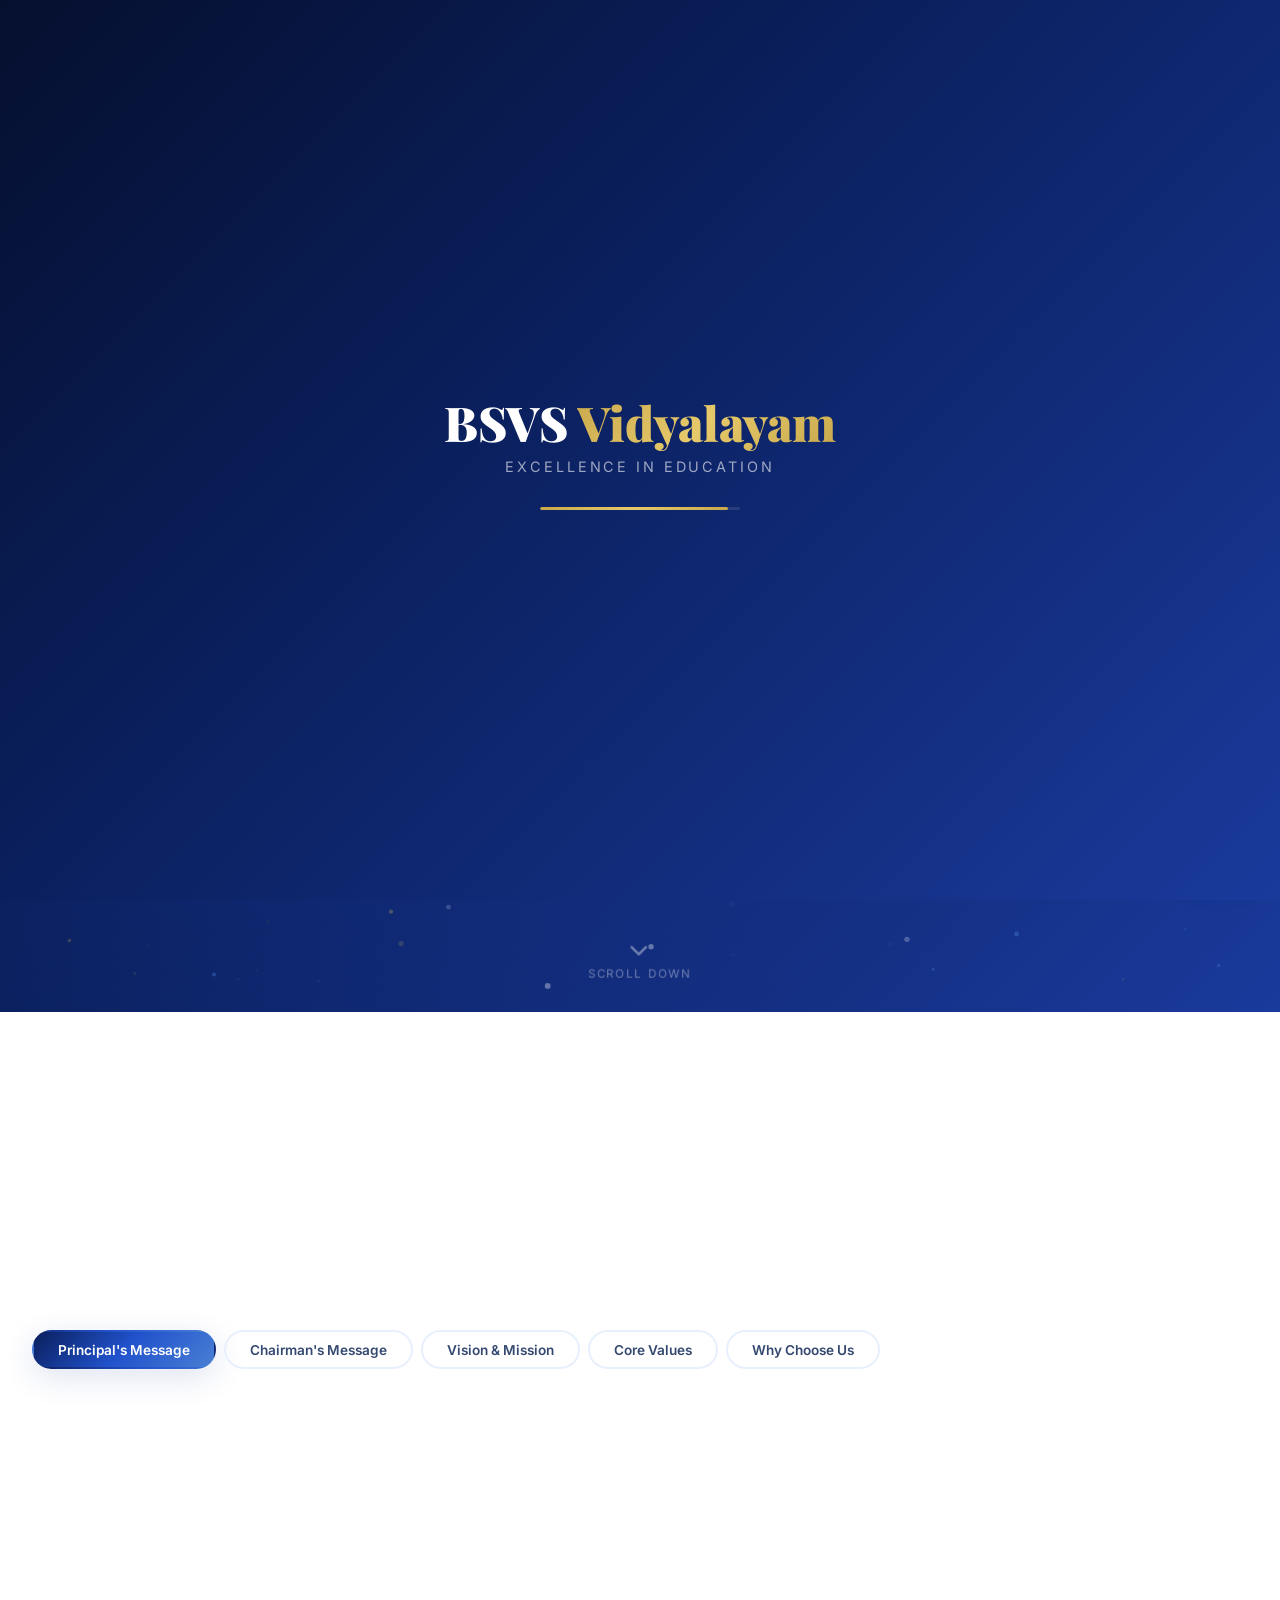
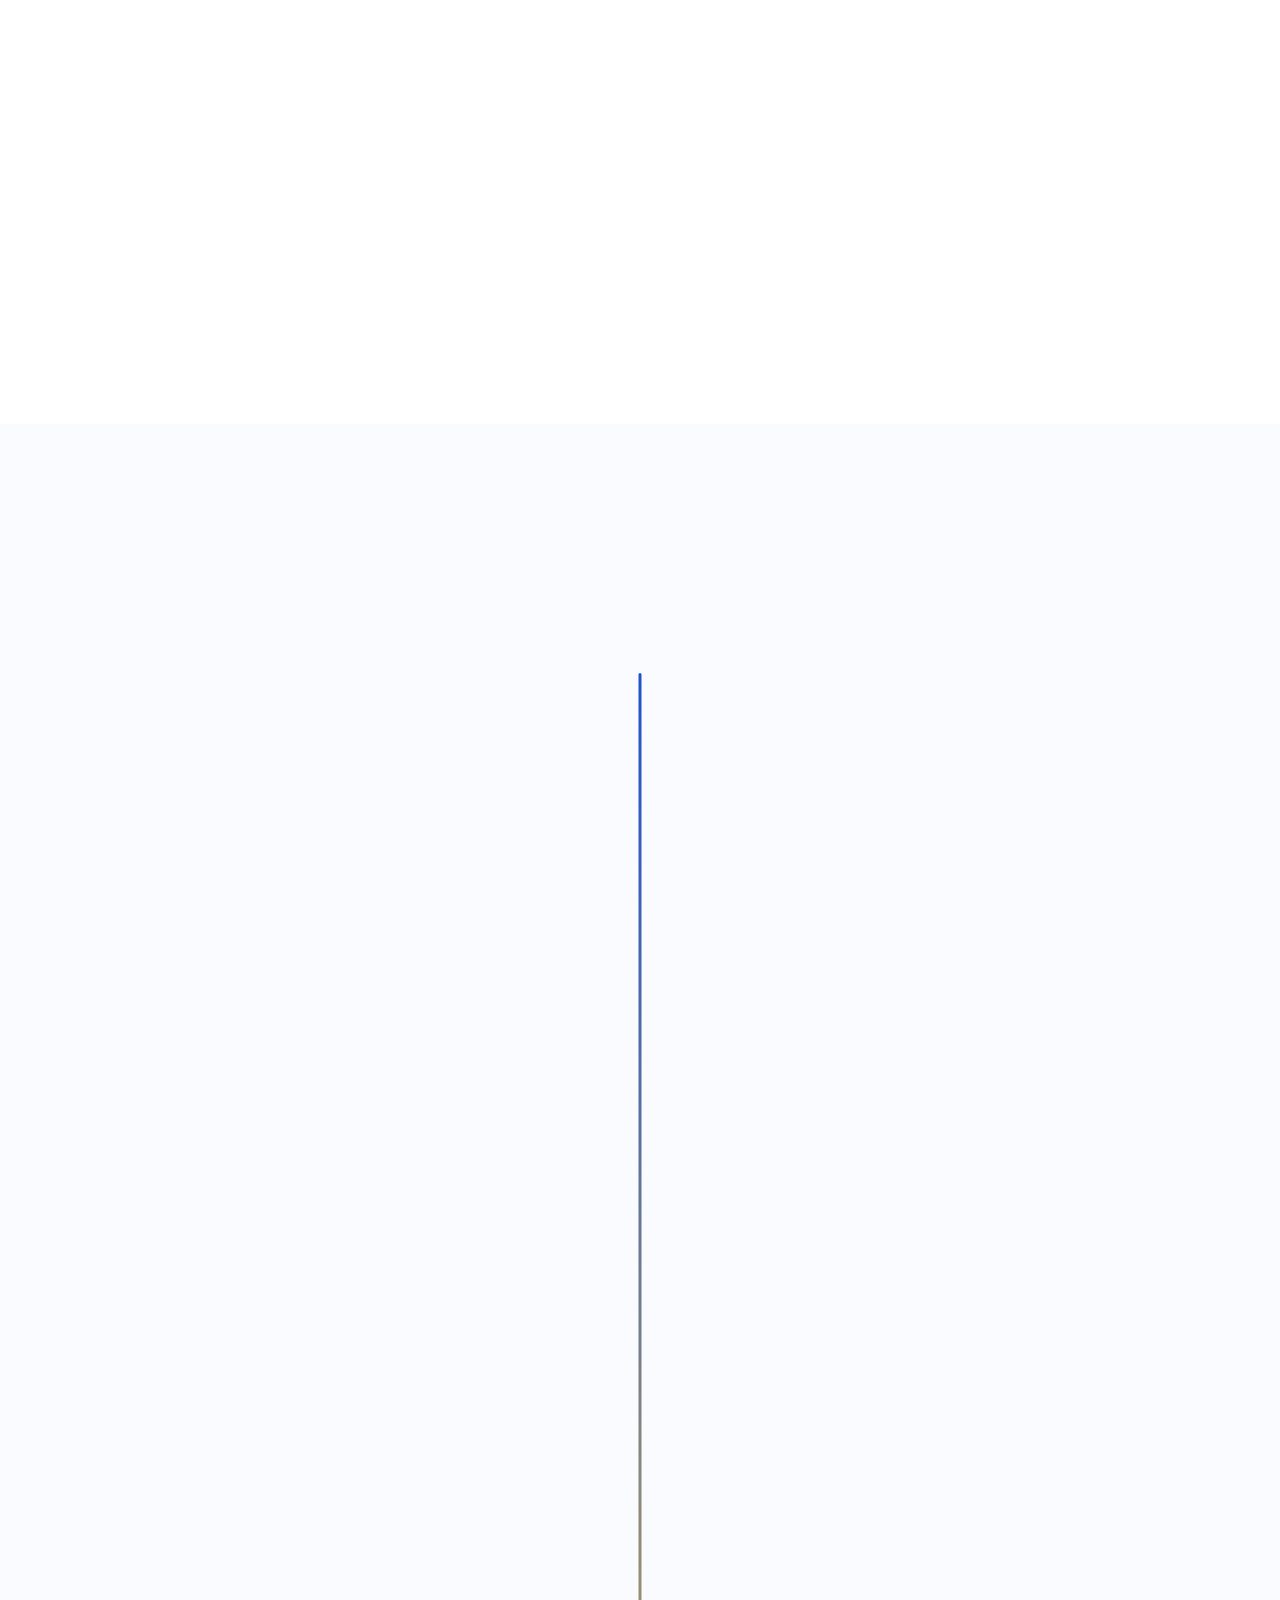
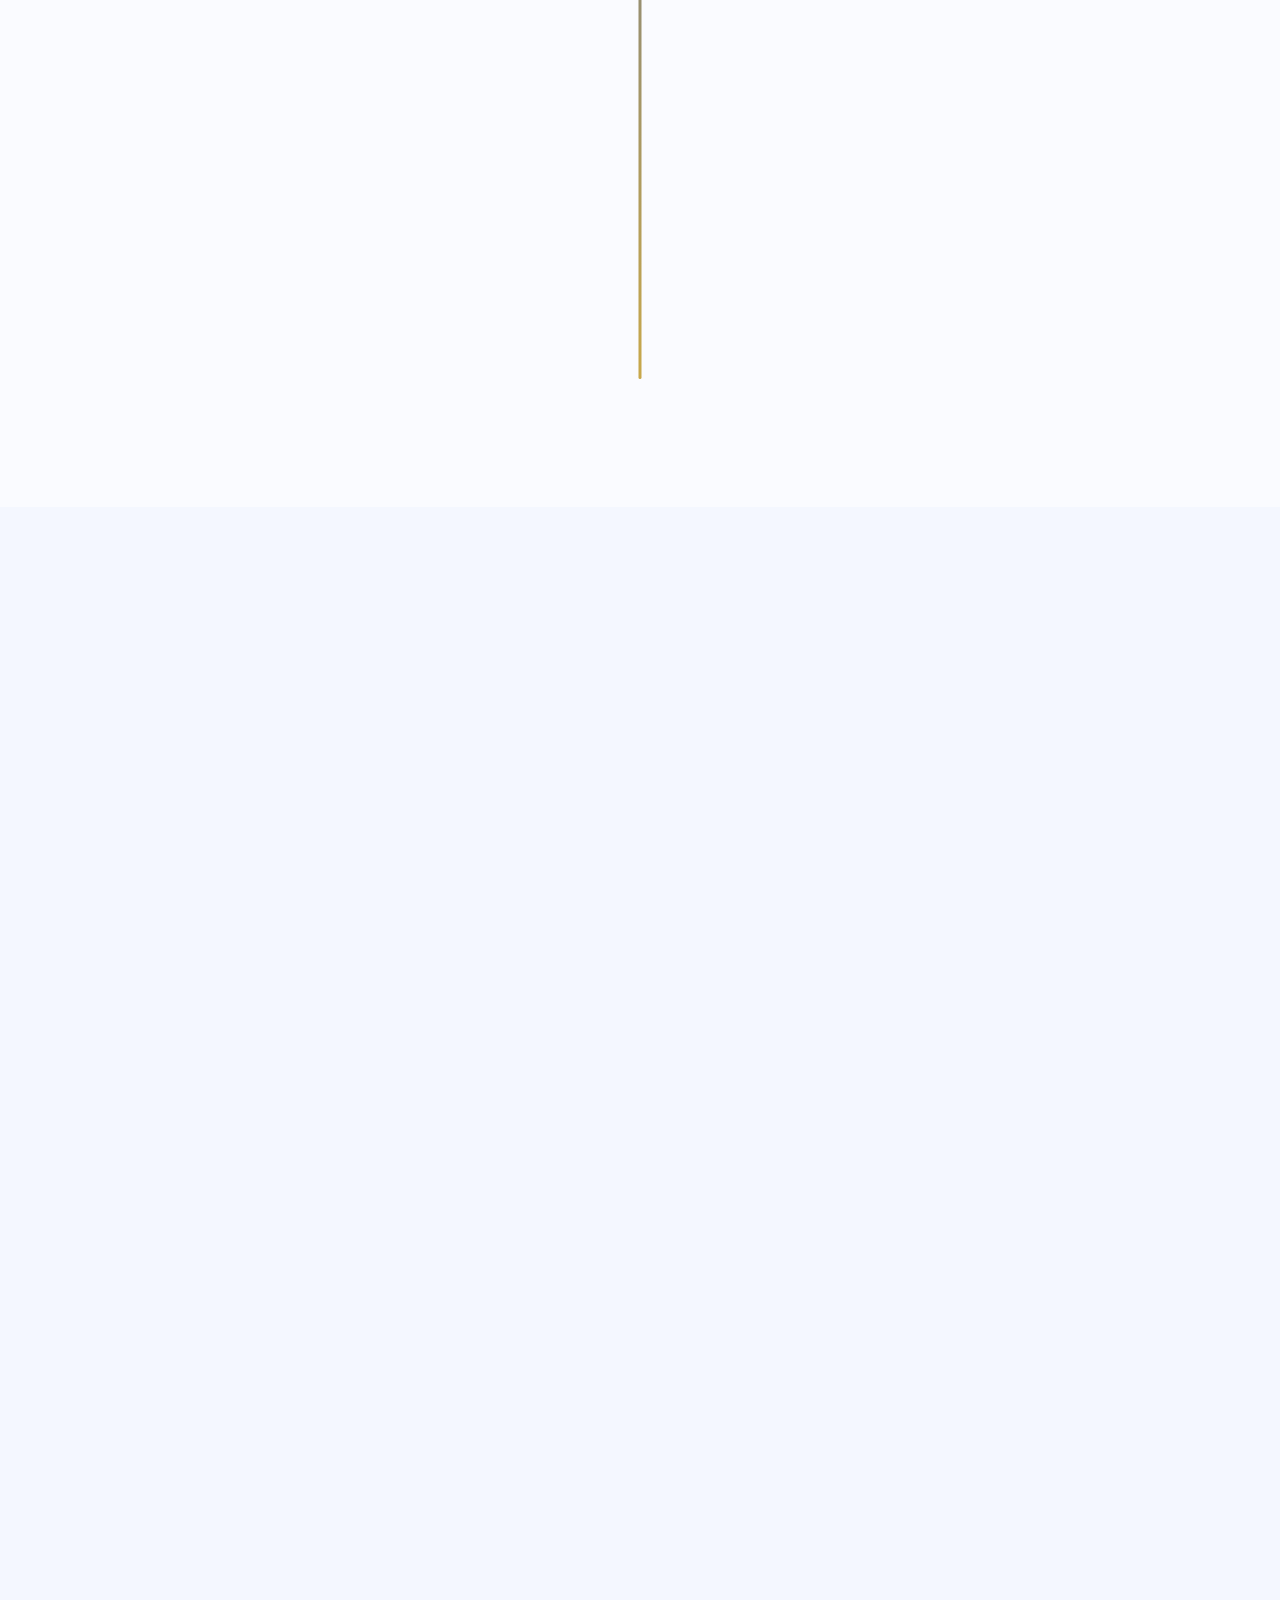
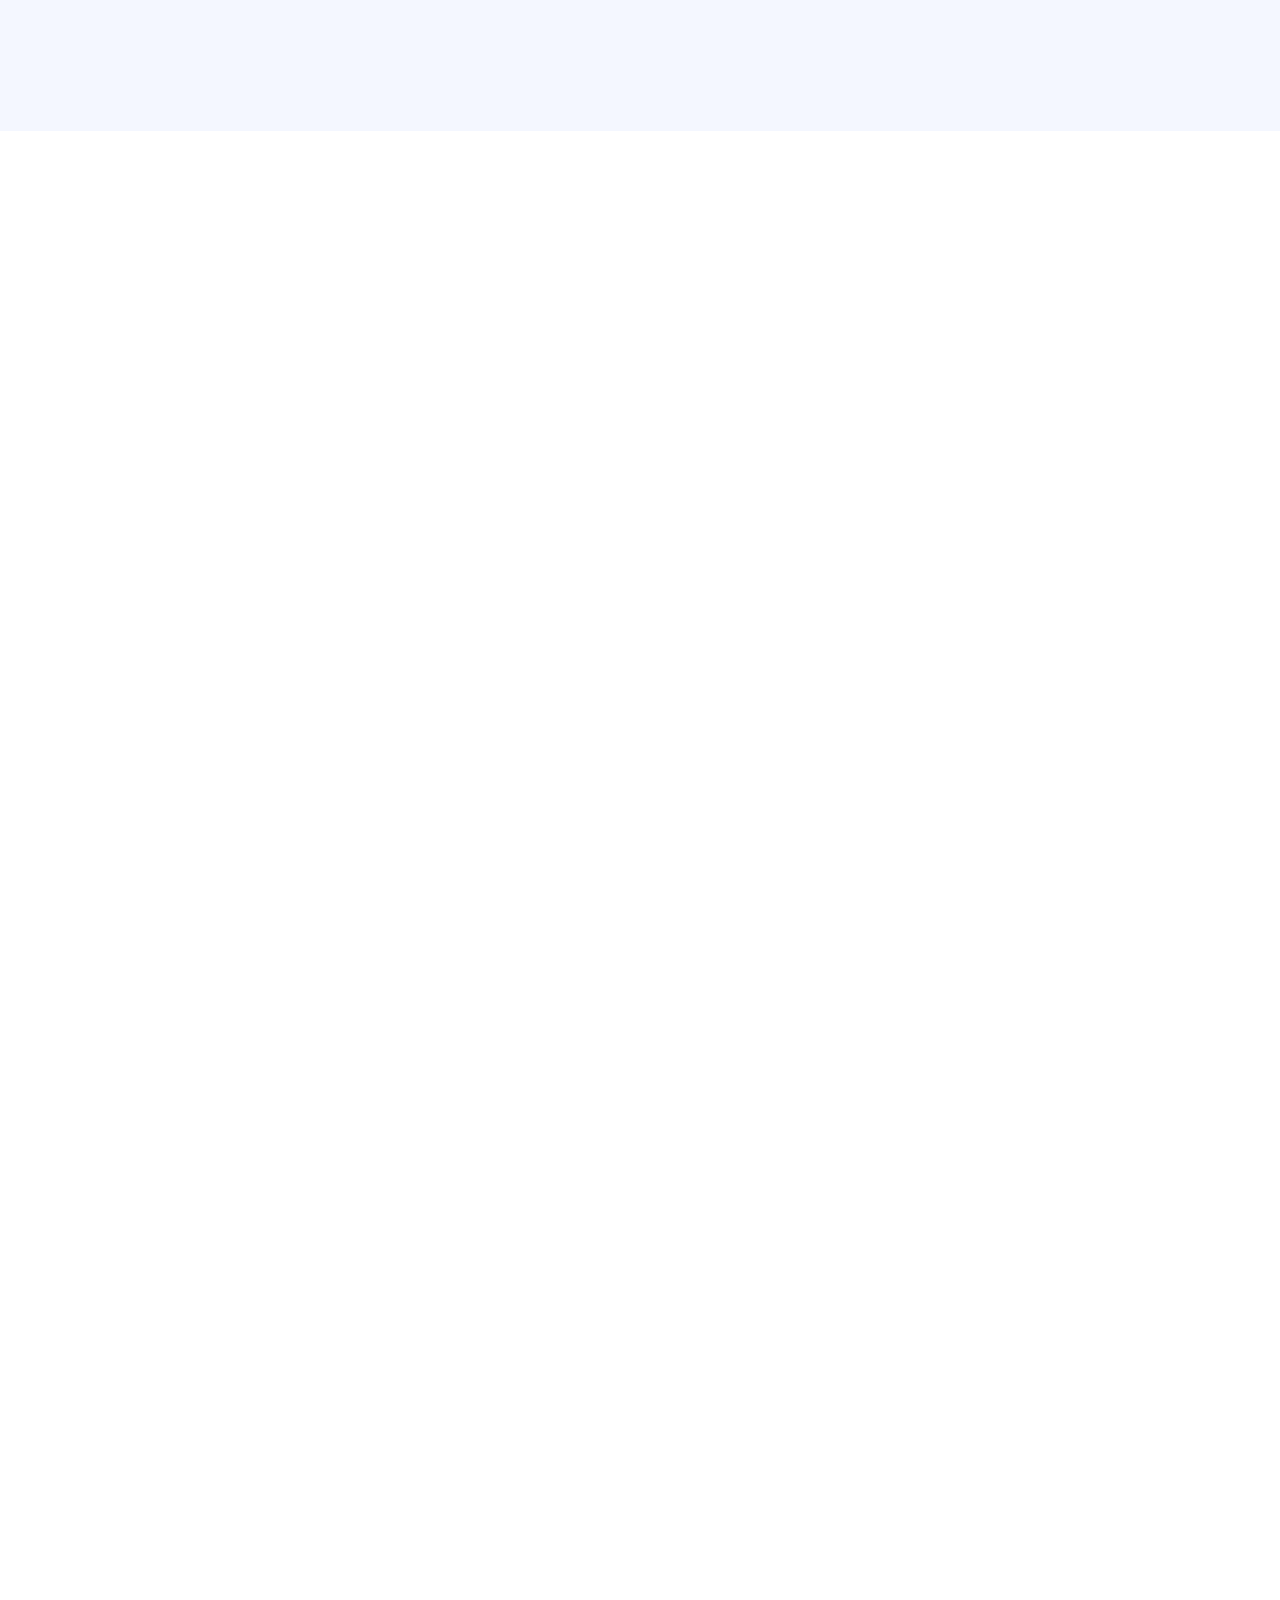
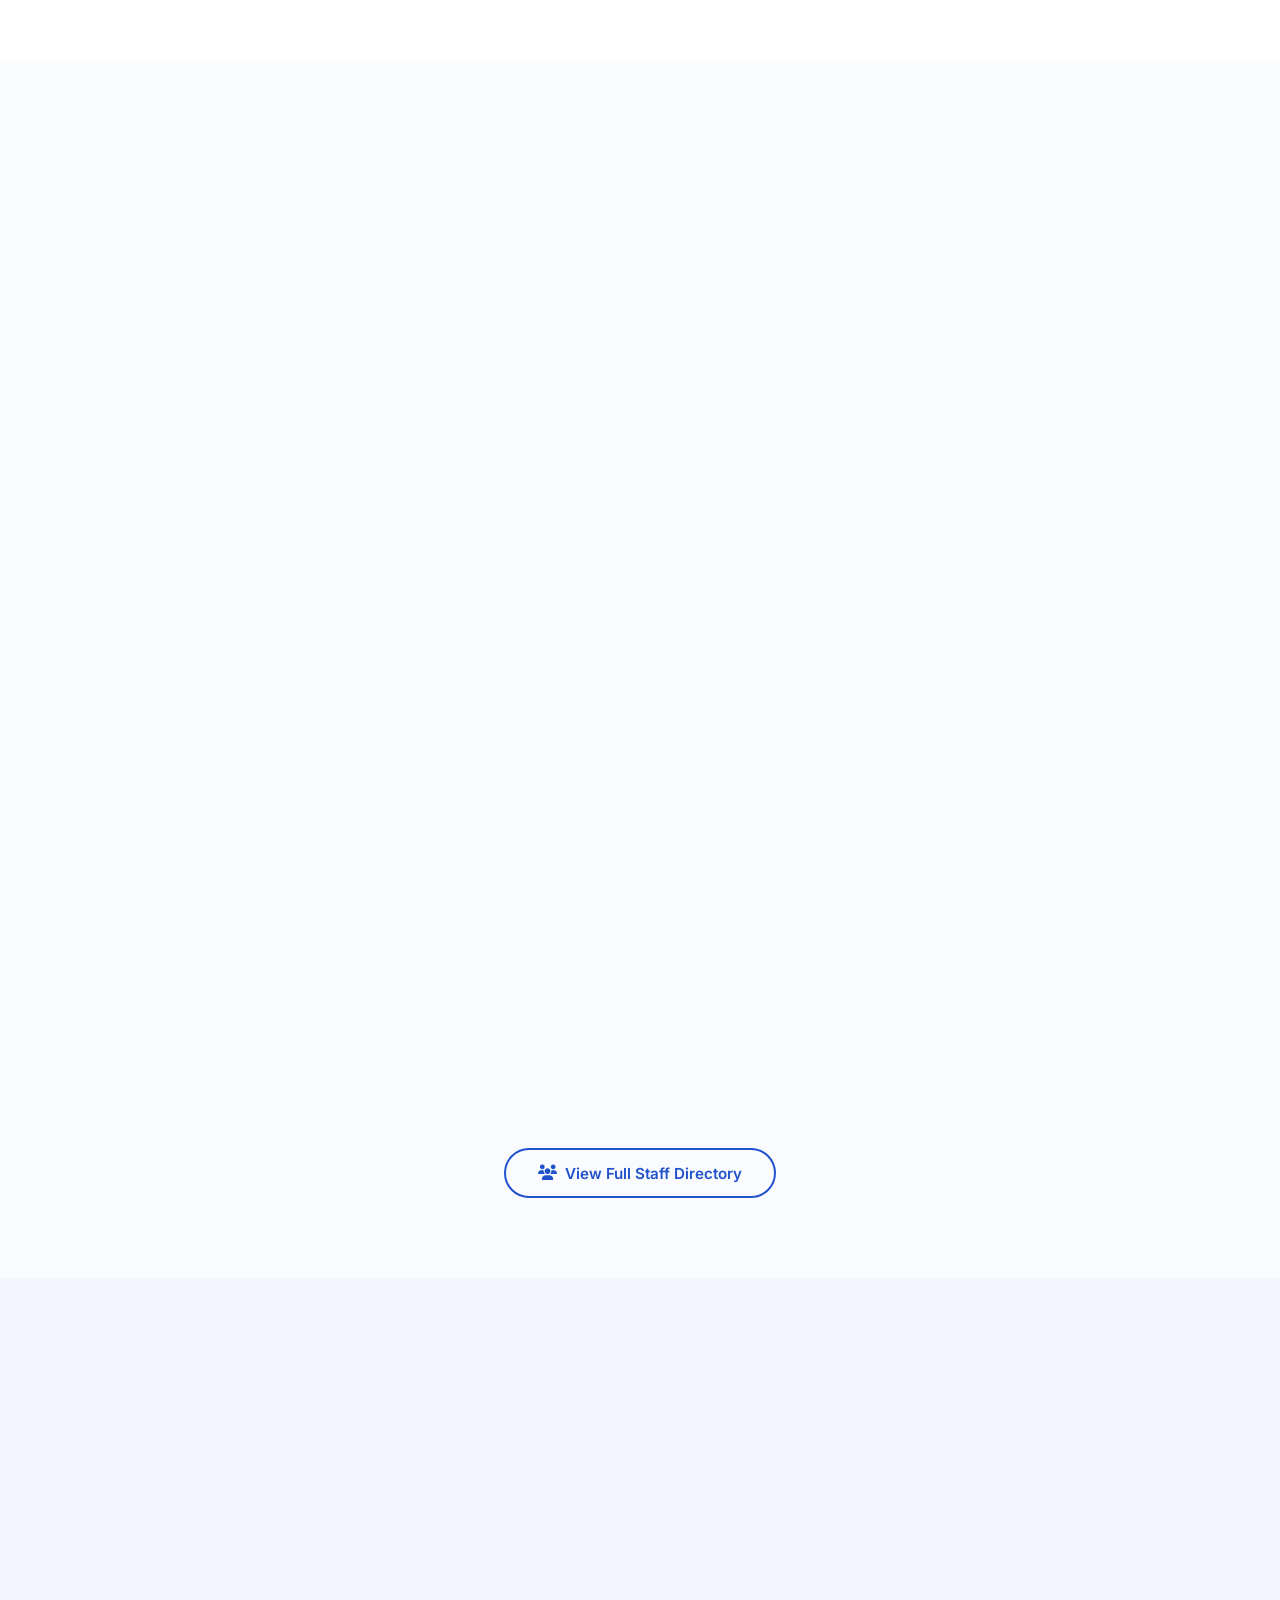
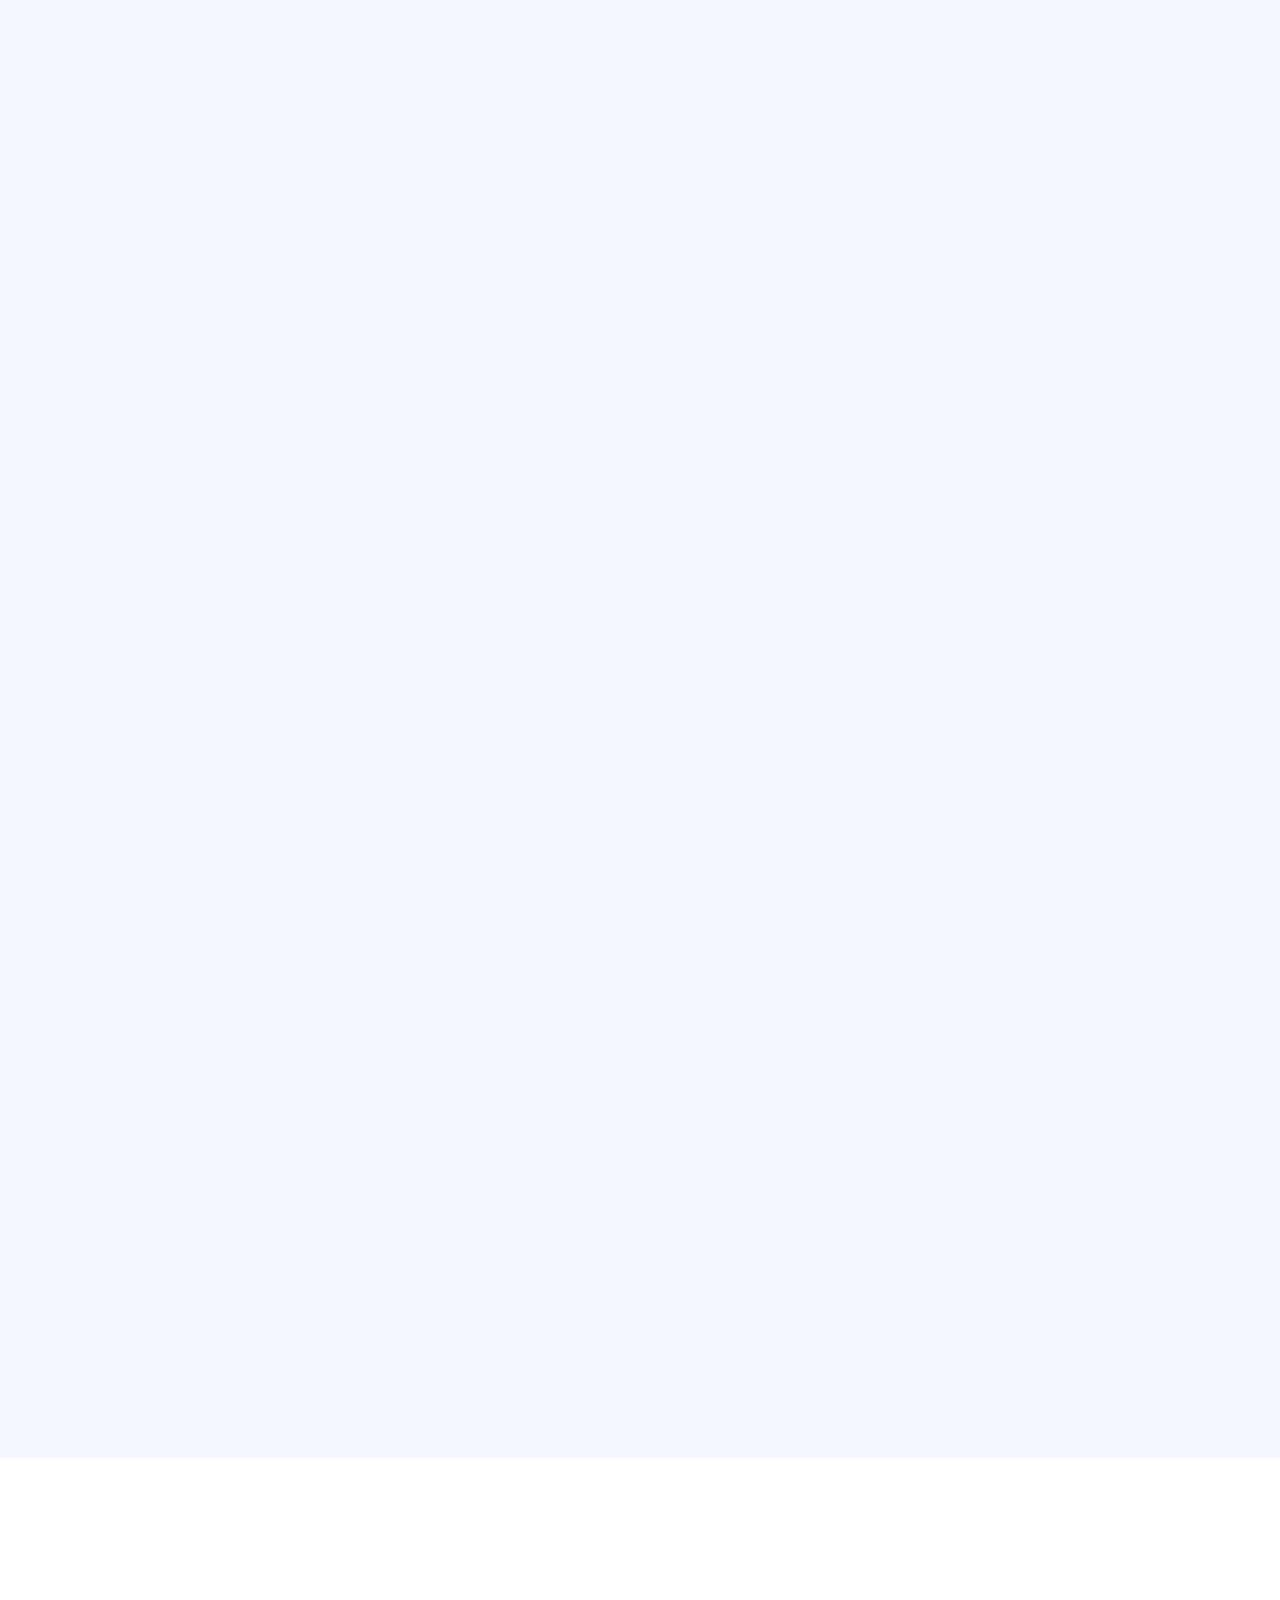
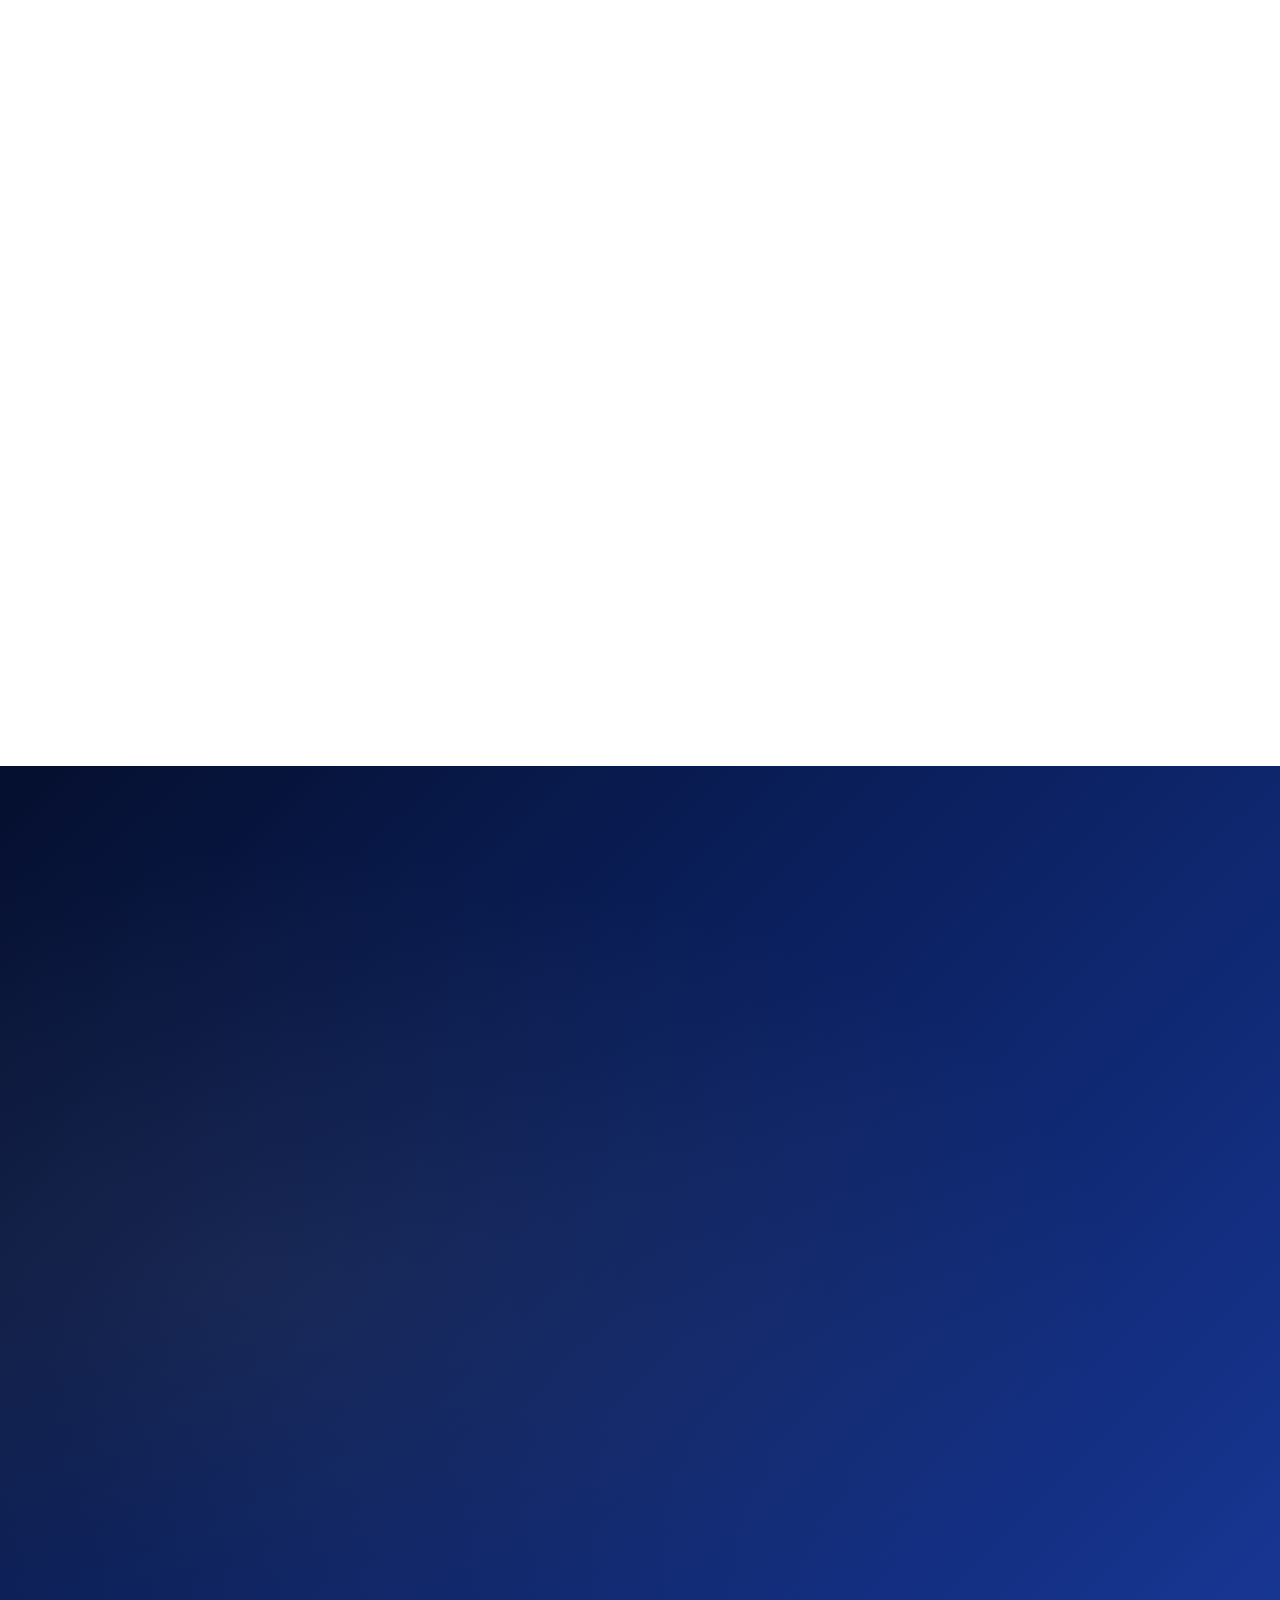
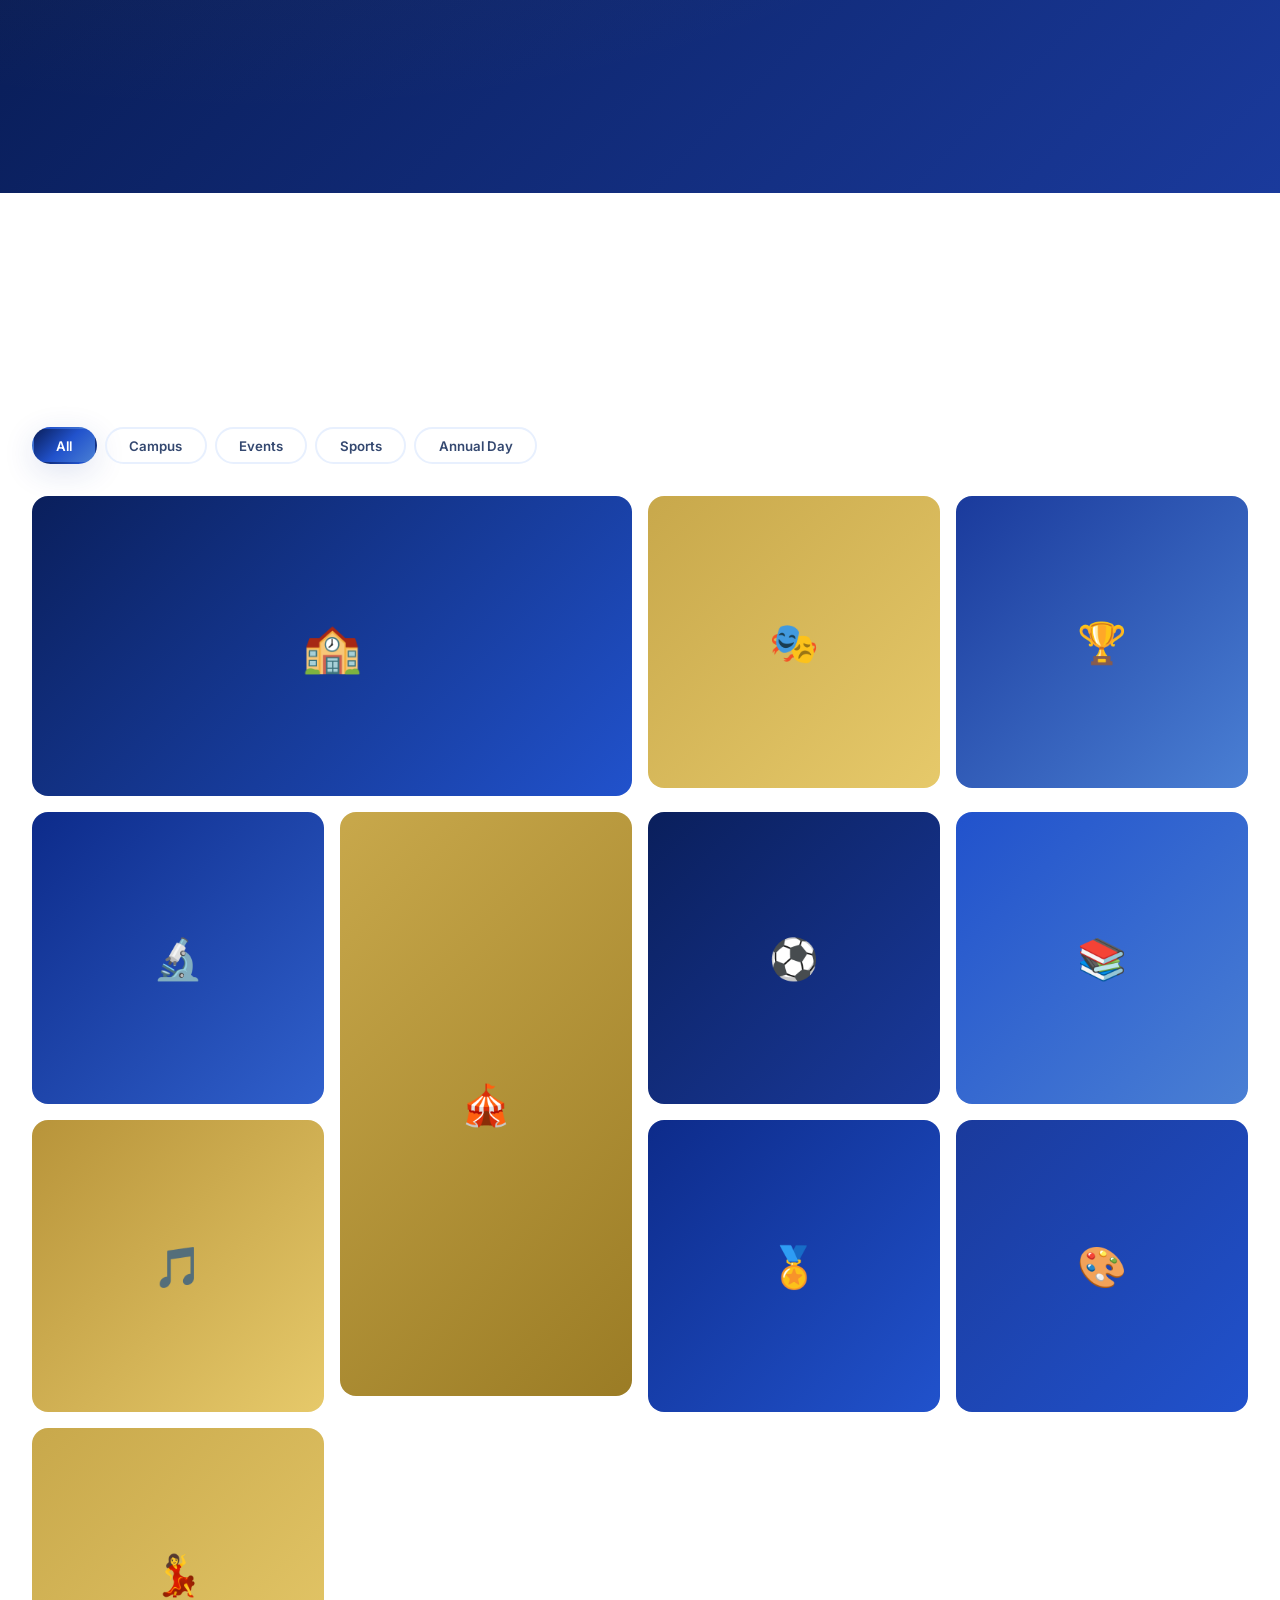
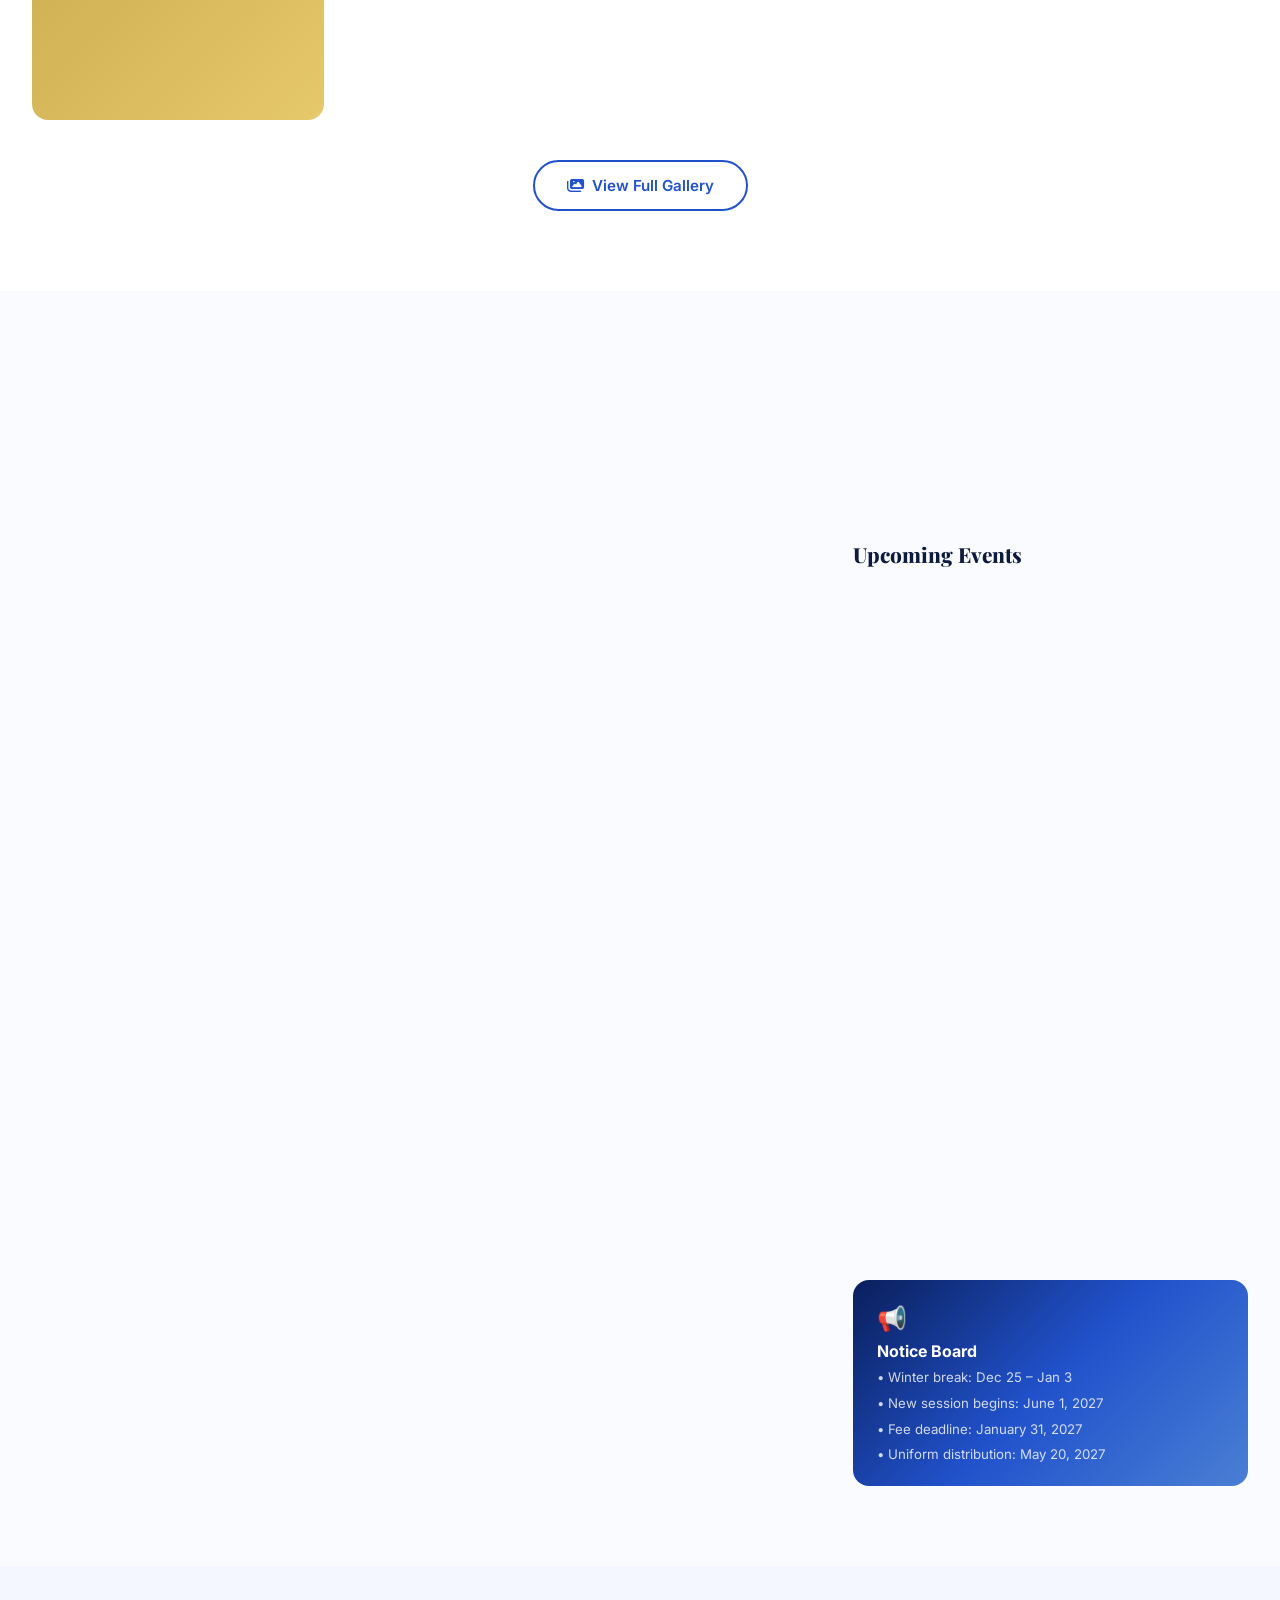
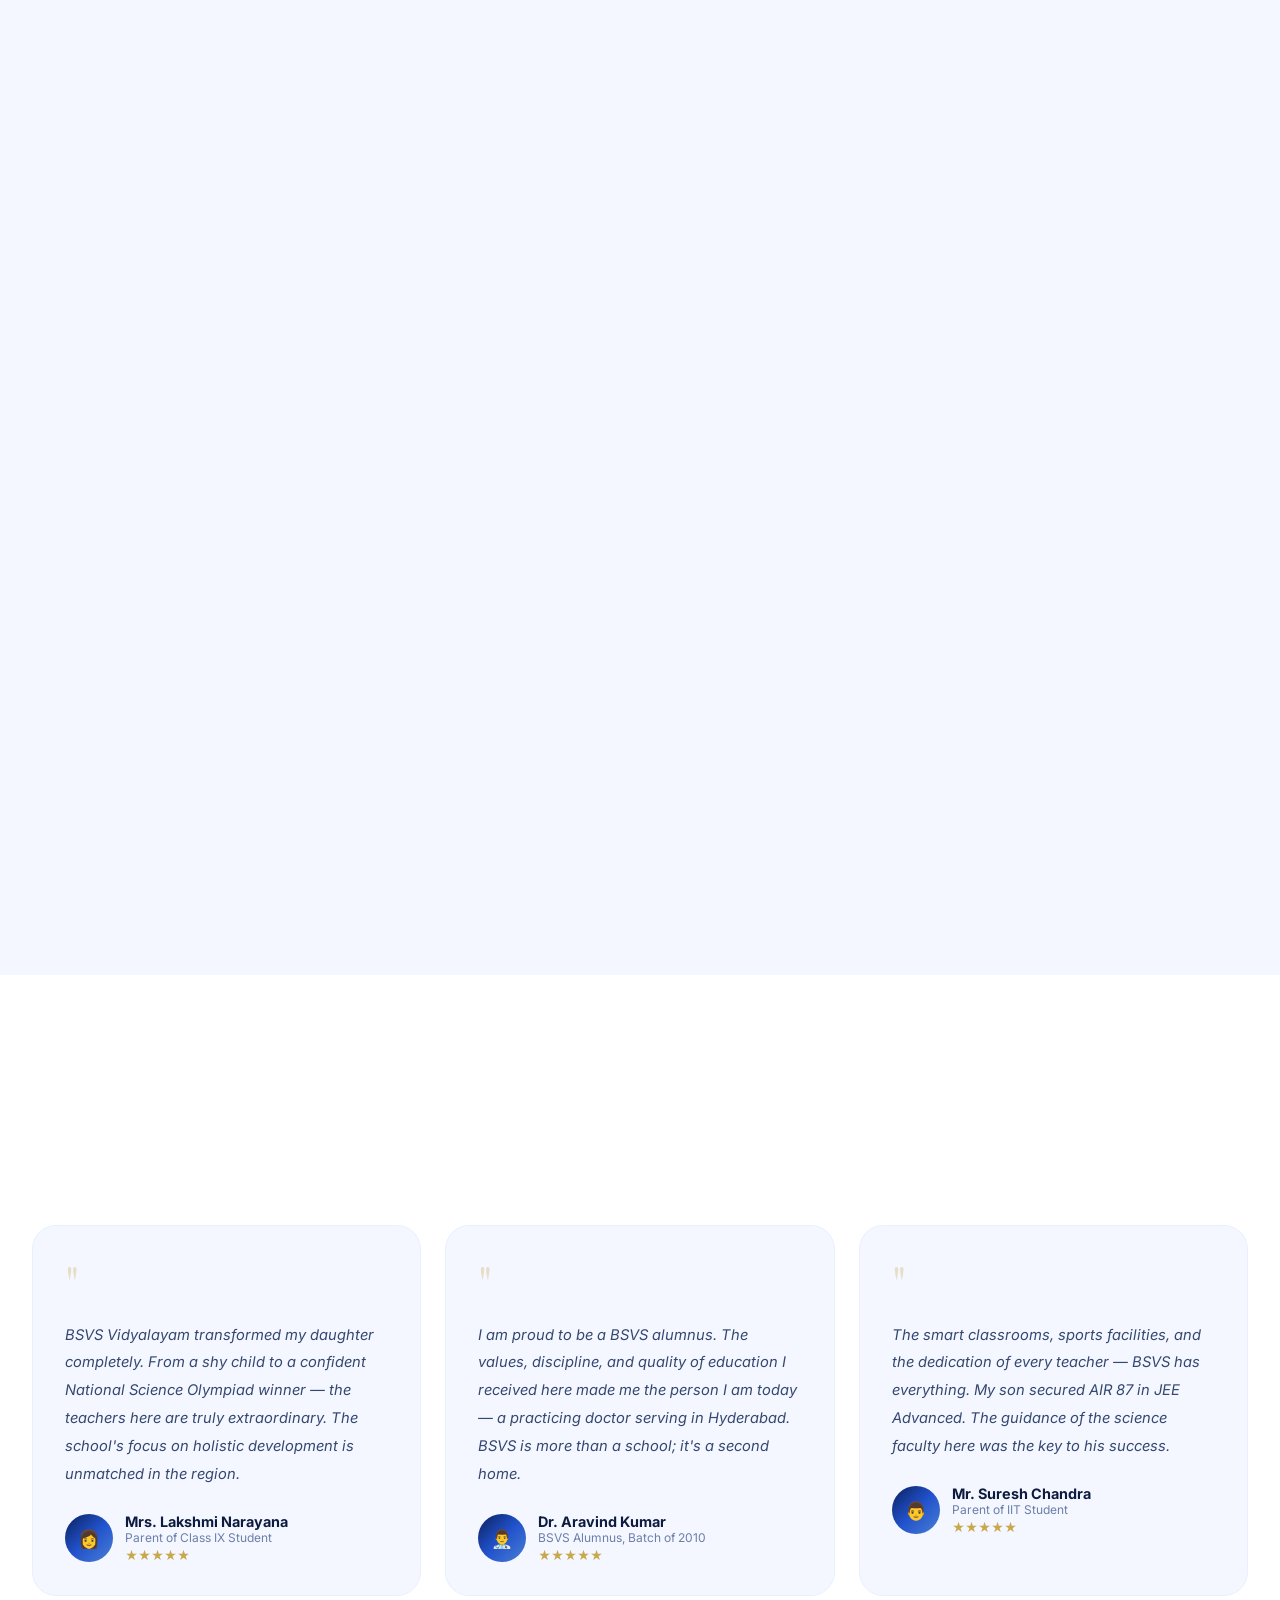
==== commit 608401be: "Add index.html redirect for GitHub Pages + update BSVS school site" ====
--- a/index.html
+++ b/index.html
@@ -2,415 +2,72 @@
 <html lang="en">
 <head>
   <meta charset="UTF-8" />
+  <meta http-equiv="refresh" content="0; url=bsvs_school.html" />
   <meta name="viewport" content="width=device-width, initial-scale=1.0" />
-  <title>Gunnamma Malli | Software Developer & AI Student</title>
-  <meta name="description" content="Portfolio of Gunnamma Malli – Aspiring Software Engineer, AI & Data Science Student, Python Developer based in Tirupati, India." />
-  <link rel="preconnect" href="https://fonts.googleapis.com" />
-  <link rel="preconnect" href="https://fonts.gstatic.com" crossorigin />
-  <link href="https://fonts.googleapis.com/css2?family=Inter:wght@300;400;500;600;700;800;900&family=Space+Grotesk:wght@300;400;500;600;700&family=Fira+Code:wght@300;400;500&display=swap" rel="stylesheet" />
-  <link rel="stylesheet" href="https://cdnjs.cloudflare.com/ajax/libs/font-awesome/6.5.0/css/all.min.css" />
-  <link rel="stylesheet" href="styles.css" />
+  <title>BSVS Vidyalayam Golagamudi</title>
+  <style>
+    * { margin:0; padding:0; box-sizing:border-box; }
+    body {
+      font-family: 'Segoe UI', sans-serif;
+      background: linear-gradient(135deg, #050f2e 0%, #0a1f5c 40%, #1a3a9c 100%);
+      min-height: 100vh;
+      display: flex;
+      align-items: center;
+      justify-content: center;
+      color: white;
+    }
+    .box {
+      text-align: center;
+      padding: 3rem;
+    }
+    .logo {
+      font-size: 3rem;
+      font-weight: 900;
+      letter-spacing: 0.05em;
+      margin-bottom: 0.5rem;
+    }
+    .logo span {
+      background: linear-gradient(135deg, #c8a84b, #e6c96a);
+      -webkit-background-clip: text;
+      -webkit-text-fill-color: transparent;
+      background-clip: text;
+    }
+    p {
+      color: rgba(255,255,255,0.6);
+      margin-bottom: 2rem;
+      font-size: 1rem;
+    }
+    a {
+      display: inline-block;
+      background: linear-gradient(135deg, #c8a84b, #e6c96a);
+      color: #0a1f5c;
+      font-weight: 800;
+      padding: 1rem 2.5rem;
+      border-radius: 50px;
+      text-decoration: none;
+      font-size: 1rem;
+    }
+    .spinner {
+      width: 40px; height: 40px;
+      border: 3px solid rgba(200,168,75,0.2);
+      border-top-color: #c8a84b;
+      border-radius: 50%;
+      animation: spin 0.8s linear infinite;
+      margin: 0 auto 1.5rem;
+    }
+    @keyframes spin { to { transform: rotate(360deg); } }
+  </style>
 </head>
 <body>
-  <!-- Loader -->
-  <div class="loader" id="loader">
-    <div class="loader-text">GM.</div>
-    <div class="loader-bar"><div class="loader-bar-fill"></div></div>
+  <div class="box">
+    <div class="spinner"></div>
+    <div class="logo">BSVS <span>Vidyalayam</span></div>
+    <p>Golagamudi, Anikepalle Mandal, Nellore · AP – 524321</p>
+    <p style="font-size:0.85rem;margin-bottom:1.5rem;">Redirecting to school website...</p>
+    <a href="bsvs_school.html">Open Website →</a>
   </div>
-
-  <!-- Custom Cursor -->
-  <div class="cursor-glow" id="cursorGlow"></div>
-  <div class="cursor-dot" id="cursorDot"></div>
-
-  <!-- Navbar -->
-  <nav class="navbar" id="navbar">
-    <div class="nav-container">
-      <div class="nav-logo">
-        <span class="logo-text">GM<span class="logo-dot">.</span></span>
-      </div>
-      <ul class="nav-links" id="navLinks">
-        <li><a href="#home" class="nav-link active">Home</a></li>
-        <li><a href="#about" class="nav-link">About</a></li>
-        <li><a href="#skills" class="nav-link">Skills</a></li>
-        <li><a href="#projects" class="nav-link">Projects</a></li>
-        <li><a href="#education" class="nav-link">Education</a></li>
-        <li><a href="#certifications" class="nav-link">Achievements</a></li>
-        <li><a href="#contact" class="nav-link">Contact</a></li>
-      </ul>
-      <button class="hamburger" id="hamburger" aria-label="Toggle menu">
-        <span></span><span></span><span></span>
-      </button>
-    </div>
-  </nav>
-
-  <!-- Hero Section -->
-  <section class="hero" id="home">
-    <canvas id="particleCanvas"></canvas>
-    <div class="hero-bg-gradient"></div>
-    <div class="hero-container">
-      <div class="hero-text-col">
-        <div class="hero-greeting">👋 Hello, I'm</div>
-        <h1 class="hero-name">Gunnamma<br /><span class="name-accent">Malli</span></h1>
-        <div class="hero-role-wrapper">
-          <span class="role-prefix">I'm a </span>
-          <span class="typing-text" id="typingText"></span>
-          <span class="cursor-blink">|</span>
-        </div>
-        <p class="hero-tagline">Building the future with code, intelligence & creativity — from Tirupati to the world.</p>
-        <div class="hero-cta">
-          <a href="#projects" class="btn btn-primary"><i class="fas fa-rocket"></i> View Projects</a>
-          <a href="resume.pdf" class="btn btn-secondary" download><i class="fas fa-download"></i> Download Resume</a>
-          <a href="#contact" class="btn btn-outline"><i class="fas fa-envelope"></i> Contact Me</a>
-        </div>
-        <div class="hero-socials">
-          <a href="https://linkedin.com/in/gunnamma-malli-79021735a" target="_blank" class="social-icon" aria-label="LinkedIn"><i class="fab fa-linkedin"></i></a>
-          <a href="mailto:gunnammamalli258@gmail.com" class="social-icon" aria-label="Email"><i class="fas fa-envelope"></i></a>
-          <a href="tel:+919849383197" class="social-icon" aria-label="Phone"><i class="fas fa-phone"></i></a>
-          <a href="https://github.com" target="_blank" class="social-icon" aria-label="GitHub"><i class="fab fa-github"></i></a>
-        </div>
-      </div>
-      <div class="hero-photo-col">
-        <div class="photo-wrapper">
-          <div class="orbit-ring ring1"></div>
-          <div class="orbit-ring ring2"></div>
-          <div class="orbit-ring ring3"></div>
-          <div class="hologram-ring"></div>
-          <div class="photo-frame">
-            <div class="photo-inner">
-              <img src="photo.jpeg" alt="Gunnamma Malli - Software Developer & AI Student" />
-            </div>
-            <div class="glow-circle"></div>
-          </div>
-          <div class="floating-badge badge1"><i class="fab fa-python"></i> Python</div>
-          <div class="floating-badge badge2"><i class="fas fa-brain"></i> AI/ML</div>
-          <div class="floating-badge badge3"><i class="fas fa-code"></i> Dev</div>
-        </div>
-      </div>
-    </div>
-    <div class="scroll-indicator">
-      <div class="scroll-dot"></div>
-      <span>Scroll Down</span>
-    </div>
-  </section>
+  <script>
+    setTimeout(() => { window.location.href = 'bsvs_school.html'; }, 800);
+  </script>
 </body>
 </html>
-
-  <!-- About Section -->
-  <section class="about" id="about">
-    <div class="section-container">
-      <div class="section-header">
-        <span class="section-tag">Who I Am</span>
-        <h2 class="section-title">About <span class="gradient-text">Me</span></h2>
-        <div class="title-underline"></div>
-      </div>
-      <div class="about-grid">
-        <div class="about-card glass-card">
-          <div class="about-icon"><i class="fas fa-user-graduate"></i></div>
-          <h3>Student</h3>
-          <p>B.Tech in AI & Data Science at NBKRIST (2023–2027), with a strong CGPA of 7.5, passionate about intelligent systems.</p>
-        </div>
-        <div class="about-card glass-card">
-          <div class="about-icon"><i class="fas fa-laptop-code"></i></div>
-          <h3>Developer</h3>
-          <p>Hands-on experience in Python, Web Development, SQL, and AI-based projects with real-world applications.</p>
-        </div>
-        <div class="about-card glass-card">
-          <div class="about-icon"><i class="fas fa-lightbulb"></i></div>
-          <h3>Innovator</h3>
-          <p>Passionate about building innovative solutions leveraging AI, automation, and cutting-edge technologies.</p>
-        </div>
-      </div>
-      <div class="about-bio glass-card">
-        <div class="bio-text">
-          <p>I'm a motivated <strong>B.Tech AI & Data Science student</strong> with hands-on experience in <strong>Python, SQL, Web Development, and AI-based projects</strong>. Passionate about building innovative solutions and continuously learning emerging technologies.</p>
-          <p>Currently pursuing my degree at N.B.K.R Institute of Science and Technology, I combine academic knowledge with practical project work to create impactful software solutions. My journey from Tirupati is driven by curiosity, determination, and a vision to contribute meaningfully to the tech world.</p>
-          <div class="bio-info">
-            <div class="info-item"><i class="fas fa-map-marker-alt"></i><span>Tirupati, Andhra Pradesh, India</span></div>
-            <div class="info-item"><i class="fas fa-envelope"></i><span>gunnammamalli258@gmail.com</span></div>
-            <div class="info-item"><i class="fas fa-phone"></i><span>+91 9849383197</span></div>
-            <div class="info-item"><i class="fab fa-linkedin"></i><span>linkedin.com/in/gunnamma-malli-79021735a</span></div>
-          </div>
-        </div>
-        <div class="bio-stats">
-          <div class="stat-item"><div class="stat-num" data-target="3">0</div><div class="stat-label">Projects Built</div></div>
-          <div class="stat-item"><div class="stat-num" data-target="5">0</div><div class="stat-label">Technologies</div></div>
-          <div class="stat-item"><div class="stat-num" data-target="91">0</div><div class="stat-label">Intermediate %</div></div>
-          <div class="stat-item"><div class="stat-num" data-target="4">0</div><div class="stat-label">Years Journey</div></div>
-        </div>
-      </div>
-    </div>
-  </section>
-
-  <!-- Skills Section -->
-  <section class="skills" id="skills">
-    <div class="section-container">
-      <div class="section-header">
-        <span class="section-tag">What I Know</span>
-        <h2 class="section-title">My <span class="gradient-text">Skills</span></h2>
-        <div class="title-underline"></div>
-      </div>
-      <div class="skills-grid">
-        <div class="skill-category glass-card">
-          <div class="skill-cat-header"><i class="fas fa-paint-brush"></i><h3>Frontend</h3></div>
-          <div class="skill-bars">
-            <div class="skill-bar-item"><div class="skill-name"><span>HTML</span><span class="skill-pct">90%</span></div><div class="skill-track"><div class="skill-fill" data-width="90"></div></div></div>
-            <div class="skill-bar-item"><div class="skill-name"><span>CSS</span><span class="skill-pct">85%</span></div><div class="skill-track"><div class="skill-fill" data-width="85"></div></div></div>
-            <div class="skill-bar-item"><div class="skill-name"><span>JavaScript</span><span class="skill-pct">75%</span></div><div class="skill-track"><div class="skill-fill" data-width="75"></div></div></div>
-          </div>
-        </div>
-        <div class="skill-category glass-card">
-          <div class="skill-cat-header"><i class="fas fa-code"></i><h3>Programming</h3></div>
-          <div class="skill-bars">
-            <div class="skill-bar-item"><div class="skill-name"><span>Python</span><span class="skill-pct">88%</span></div><div class="skill-track"><div class="skill-fill" data-width="88"></div></div></div>
-            <div class="skill-bar-item"><div class="skill-name"><span>SQL</span><span class="skill-pct">80%</span></div><div class="skill-track"><div class="skill-fill" data-width="80"></div></div></div>
-            <div class="skill-bar-item"><div class="skill-name"><span>MySQL</span><span class="skill-pct">78%</span></div><div class="skill-track"><div class="skill-fill" data-width="78"></div></div></div>
-          </div>
-        </div>
-        <div class="skill-category glass-card">
-          <div class="skill-cat-header"><i class="fas fa-tools"></i><h3>Tools</h3></div>
-          <div class="skill-bars">
-            <div class="skill-bar-item"><div class="skill-name"><span>Git</span><span class="skill-pct">82%</span></div><div class="skill-track"><div class="skill-fill" data-width="82"></div></div></div>
-            <div class="skill-bar-item"><div class="skill-name"><span>GitHub</span><span class="skill-pct">80%</span></div><div class="skill-track"><div class="skill-fill" data-width="80"></div></div></div>
-            <div class="skill-bar-item"><div class="skill-name"><span>Claude AI</span><span class="skill-pct">85%</span></div><div class="skill-track"><div class="skill-fill" data-width="85"></div></div></div>
-          </div>
-        </div>
-        <div class="skill-category glass-card">
-          <div class="skill-cat-header"><i class="fas fa-brain"></i><h3>Soft Skills</h3></div>
-          <div class="skill-pills">
-            <span class="skill-pill"><i class="fas fa-puzzle-piece"></i> Problem Solving</span>
-            <span class="skill-pill"><i class="fas fa-comments"></i> Communication</span>
-            <span class="skill-pill"><i class="fas fa-sitemap"></i> Logic Building</span>
-            <span class="skill-pill"><i class="fas fa-users"></i> Team Work</span>
-            <span class="skill-pill"><i class="fas fa-clock"></i> Time Management</span>
-          </div>
-        </div>
-      </div>
-    </div>
-  </section>
-
-  <!-- Projects Section -->
-  <section class="projects" id="projects">
-    <div class="section-container">
-      <div class="section-header">
-        <span class="section-tag">What I've Built</span>
-        <h2 class="section-title">My <span class="gradient-text">Projects</span></h2>
-        <div class="title-underline"></div>
-      </div>
-      <div class="projects-grid">
-        <div class="project-card glass-card">
-          <div class="project-card-top">
-            <div class="project-icon"><i class="fas fa-newspaper"></i></div>
-            <div class="project-links">
-              <a href="#" class="proj-link" aria-label="View Project"><i class="fas fa-external-link-alt"></i></a>
-              <a href="#" class="proj-link" aria-label="GitHub"><i class="fab fa-github"></i></a>
-            </div>
-          </div>
-          <h3 class="project-title">NBKRIST Live News Website</h3>
-          <p class="project-desc">A live campus news website delivering real-time content updates with a fully responsive design built for the NBKR Institute community.</p>
-          <ul class="project-features">
-            <li><i class="fas fa-check-circle"></i> Real-time content updates</li>
-            <li><i class="fas fa-check-circle"></i> Responsive design</li>
-            <li><i class="fas fa-check-circle"></i> Dynamic news feed</li>
-          </ul>
-          <div class="project-tech">
-            <span>Python</span><span>HTML</span><span>CSS</span><span>JavaScript</span><span>SQL</span>
-          </div>
-        </div>
-        <div class="project-card glass-card featured">
-          <div class="featured-badge"><i class="fas fa-star"></i> Featured</div>
-          <div class="project-card-top">
-            <div class="project-icon"><i class="fas fa-user-check"></i></div>
-            <div class="project-links">
-              <a href="#" class="proj-link" aria-label="View Project"><i class="fas fa-external-link-alt"></i></a>
-              <a href="#" class="proj-link" aria-label="GitHub"><i class="fab fa-github"></i></a>
-            </div>
-          </div>
-          <h3 class="project-title">Smart Attendance System</h3>
-          <p class="project-desc">An AI-powered face recognition attendance system that automates attendance marking with secure authentication and eliminates proxy attendance.</p>
-          <ul class="project-features">
-            <li><i class="fas fa-check-circle"></i> AI Face Recognition</li>
-            <li><i class="fas fa-check-circle"></i> Automatic attendance marking</li>
-            <li><i class="fas fa-check-circle"></i> Secure login & auth</li>
-            <li><i class="fas fa-check-circle"></i> Reduced proxy attendance</li>
-          </ul>
-          <div class="project-tech">
-            <span>Python</span><span>AI/ML</span><span>OpenCV</span><span>SQL</span>
-          </div>
-        </div>
-        <div class="project-card glass-card">
-          <div class="project-card-top">
-            <div class="project-icon"><i class="fas fa-shield-alt"></i></div>
-            <div class="project-links">
-              <a href="#" class="proj-link" aria-label="View Project"><i class="fas fa-external-link-alt"></i></a>
-              <a href="#" class="proj-link" aria-label="GitHub"><i class="fab fa-github"></i></a>
-            </div>
-          </div>
-          <h3 class="project-title">Women Safety Awareness</h3>
-          <p class="project-desc">A digital safety awareness project demonstrating SOS features and real-time location tracking to promote women's safety through technology.</p>
-          <ul class="project-features">
-            <li><i class="fas fa-check-circle"></i> SOS & location tracking</li>
-            <li><i class="fas fa-check-circle"></i> Safety awareness content</li>
-            <li><i class="fas fa-check-circle"></i> Digital safety practices</li>
-          </ul>
-          <div class="project-tech">
-            <span>Python</span><span>HTML</span><span>CSS</span><span>JavaScript</span>
-          </div>
-        </div>
-      </div>
-    </div>
-  </section>
-
-  <!-- Education Section -->
-  <section class="education" id="education">
-    <div class="section-container">
-      <div class="section-header">
-        <span class="section-tag">My Academic Journey</span>
-        <h2 class="section-title">Education</h2>
-        <div class="title-underline"></div>
-      </div>
-      <div class="timeline">
-        <div class="timeline-item">
-          <div class="timeline-dot"><i class="fas fa-graduation-cap"></i></div>
-          <div class="timeline-card glass-card">
-            <div class="timeline-date">2023 – 2027</div>
-            <h3>B.Tech – Artificial Intelligence & Data Science</h3>
-            <p class="timeline-institution"><i class="fas fa-university"></i> N.B.K.R Institute of Science and Technology</p>
-            <p class="timeline-location"><i class="fas fa-map-marker-alt"></i> Vidyanagar, Andhra Pradesh</p>
-            <div class="timeline-cgpa"><span class="cgpa-label">CGPA</span><span class="cgpa-value">7.5</span></div>
-            <div class="timeline-tags"><span>AI</span><span>Data Science</span><span>Python</span><span>Machine Learning</span></div>
-          </div>
-        </div>
-        <div class="timeline-item">
-          <div class="timeline-dot"><i class="fas fa-school"></i></div>
-          <div class="timeline-card glass-card">
-            <div class="timeline-date">2021 – 2023</div>
-            <h3>Intermediate (MPC)</h3>
-            <p class="timeline-institution"><i class="fas fa-school"></i> Sri Pragathi Junior College</p>
-            <p class="timeline-location"><i class="fas fa-map-marker-alt"></i> Andhra Pradesh</p>
-            <div class="timeline-cgpa"><span class="cgpa-label">CGPA</span><span class="cgpa-value">9.1</span></div>
-            <div class="timeline-tags"><span>Mathematics</span><span>Physics</span><span>Chemistry</span></div>
-          </div>
-        </div>
-      </div>
-    </div>
-  </section>
-
-  <!-- Certifications & Activities -->
-  <section class="certifications" id="certifications">
-    <div class="section-container">
-      <div class="section-header">
-        <span class="section-tag">Achievements & Activities</span>
-        <h2 class="section-title">Certifications &amp; <span class="gradient-text">Activities</span></h2>
-        <div class="title-underline"></div>
-      </div>
-      <div class="cert-grid">
-        <div class="cert-card glass-card">
-          <div class="cert-icon"><i class="fas fa-certificate"></i></div>
-          <h3>NPTEL Certification</h3>
-          <p>Completed NPTEL online certification program, demonstrating commitment to continuous learning and academic excellence.</p>
-          <div class="cert-badge">Certified</div>
-        </div>
-        <div class="cert-card glass-card">
-          <div class="cert-icon"><i class="fas fa-microchip"></i></div>
-          <h3>IEEE Technical Event</h3>
-          <p>Active participant in IEEE technical events, engaging with the global community of engineers and technology innovators.</p>
-          <div class="cert-badge">Participant</div>
-        </div>
-        <div class="cert-card glass-card">
-          <div class="cert-icon"><i class="fas fa-users-cog"></i></div>
-          <h3>ISTE Member</h3>
-          <p>Active member of the Indian Society for Technical Education, contributing to technical culture and professional development.</p>
-          <div class="cert-badge">Active Member</div>
-        </div>
-        <div class="cert-card glass-card">
-          <div class="cert-icon"><i class="fas fa-trophy"></i></div>
-          <h3>Technical Quiz Organizer</h3>
-          <p>Organized and led a Technical Quiz Competition, showcasing leadership and technical knowledge within the campus community.</p>
-          <div class="cert-badge">Organizer</div>
-        </div>
-      </div>
-    </div>
-  </section>
-
-  <!-- Contact Section -->
-  <section class="contact" id="contact">
-    <div class="section-container">
-      <div class="section-header">
-        <span class="section-tag">Get In Touch</span>
-        <h2 class="section-title">Contact <span class="gradient-text">Me</span></h2>
-        <div class="title-underline"></div>
-        <p class="section-sub">Open for internships, collaborations, and exciting opportunities. Let's build something amazing together!</p>
-      </div>
-      <div class="contact-grid">
-        <div class="contact-info">
-          <div class="contact-item glass-card">
-            <div class="contact-icon"><i class="fas fa-envelope"></i></div>
-            <div class="contact-detail">
-              <span class="contact-label">Email</span>
-              <a href="mailto:gunnammamalli258@gmail.com" class="contact-value">gunnammamalli258@gmail.com</a>
-            </div>
-          </div>
-          <div class="contact-item glass-card">
-            <div class="contact-icon"><i class="fas fa-phone"></i></div>
-            <div class="contact-detail">
-              <span class="contact-label">Phone</span>
-              <a href="tel:+919849383197" class="contact-value">+91 9849383197</a>
-            </div>
-          </div>
-          <div class="contact-item glass-card">
-            <div class="contact-icon"><i class="fas fa-map-marker-alt"></i></div>
-            <div class="contact-detail">
-              <span class="contact-label">Location</span>
-              <span class="contact-value">Tirupati, Andhra Pradesh, India</span>
-            </div>
-          </div>
-          <div class="contact-item glass-card">
-            <div class="contact-icon"><i class="fab fa-linkedin"></i></div>
-            <div class="contact-detail">
-              <span class="contact-label">LinkedIn</span>
-              <a href="https://linkedin.com/in/gunnamma-malli-79021735a" target="_blank" class="contact-value">gunnamma-malli-79021735a</a>
-            </div>
-          </div>
-        </div>
-        <form class="contact-form glass-card" id="contactForm" novalidate>
-          <div class="form-group">
-            <label for="name">Your Name</label>
-            <div class="input-wrapper"><i class="fas fa-user"></i><input type="text" id="name" name="name" placeholder="John Doe" required /></div>
-          </div>
-          <div class="form-group">
-            <label for="email">Your Email</label>
-            <div class="input-wrapper"><i class="fas fa-envelope"></i><input type="email" id="email" name="email" placeholder="john@example.com" required /></div>
-          </div>
-          <div class="form-group">
-            <label for="subject">Subject</label>
-            <div class="input-wrapper"><i class="fas fa-tag"></i><input type="text" id="subject" name="subject" placeholder="Internship Opportunity" required /></div>
-          </div>
-          <div class="form-group">
-            <label for="message">Message</label>
-            <div class="input-wrapper textarea-wrapper"><i class="fas fa-comment"></i><textarea id="message" name="message" rows="4" placeholder="Tell me about the opportunity..." required></textarea></div>
-          </div>
-          <button type="submit" class="btn btn-primary btn-full"><i class="fas fa-paper-plane"></i> Send Message</button>
-          <div class="form-status" id="formStatus"></div>
-        </form>
-      </div>
-    </div>
-  </section>
-
-  <!-- Footer -->
-  <footer class="footer">
-    <div class="footer-container">
-      <div class="footer-logo">GM<span class="logo-dot">.</span></div>
-      <p class="footer-tagline">Gunnamma Malli — Building the future, one line of code at a time.</p>
-      <div class="footer-socials">
-        <a href="https://linkedin.com/in/gunnamma-malli-79021735a" target="_blank" aria-label="LinkedIn"><i class="fab fa-linkedin"></i></a>
-        <a href="mailto:gunnammamalli258@gmail.com" aria-label="Email"><i class="fas fa-envelope"></i></a>
-        <a href="https://github.com" target="_blank" aria-label="GitHub"><i class="fab fa-github"></i></a>
-        <a href="tel:+919849383197" aria-label="Phone"><i class="fas fa-phone"></i></a>
-      </div>
-      <p class="footer-copy">&copy; 2024 Gunnamma Malli. Crafted with <i class="fas fa-heart" style="color:#e44d7b"></i> &amp; Code.</p>
-    </div>
-  </footer>
-
-  <script src="script.js"></script>
-</body>
-</html>
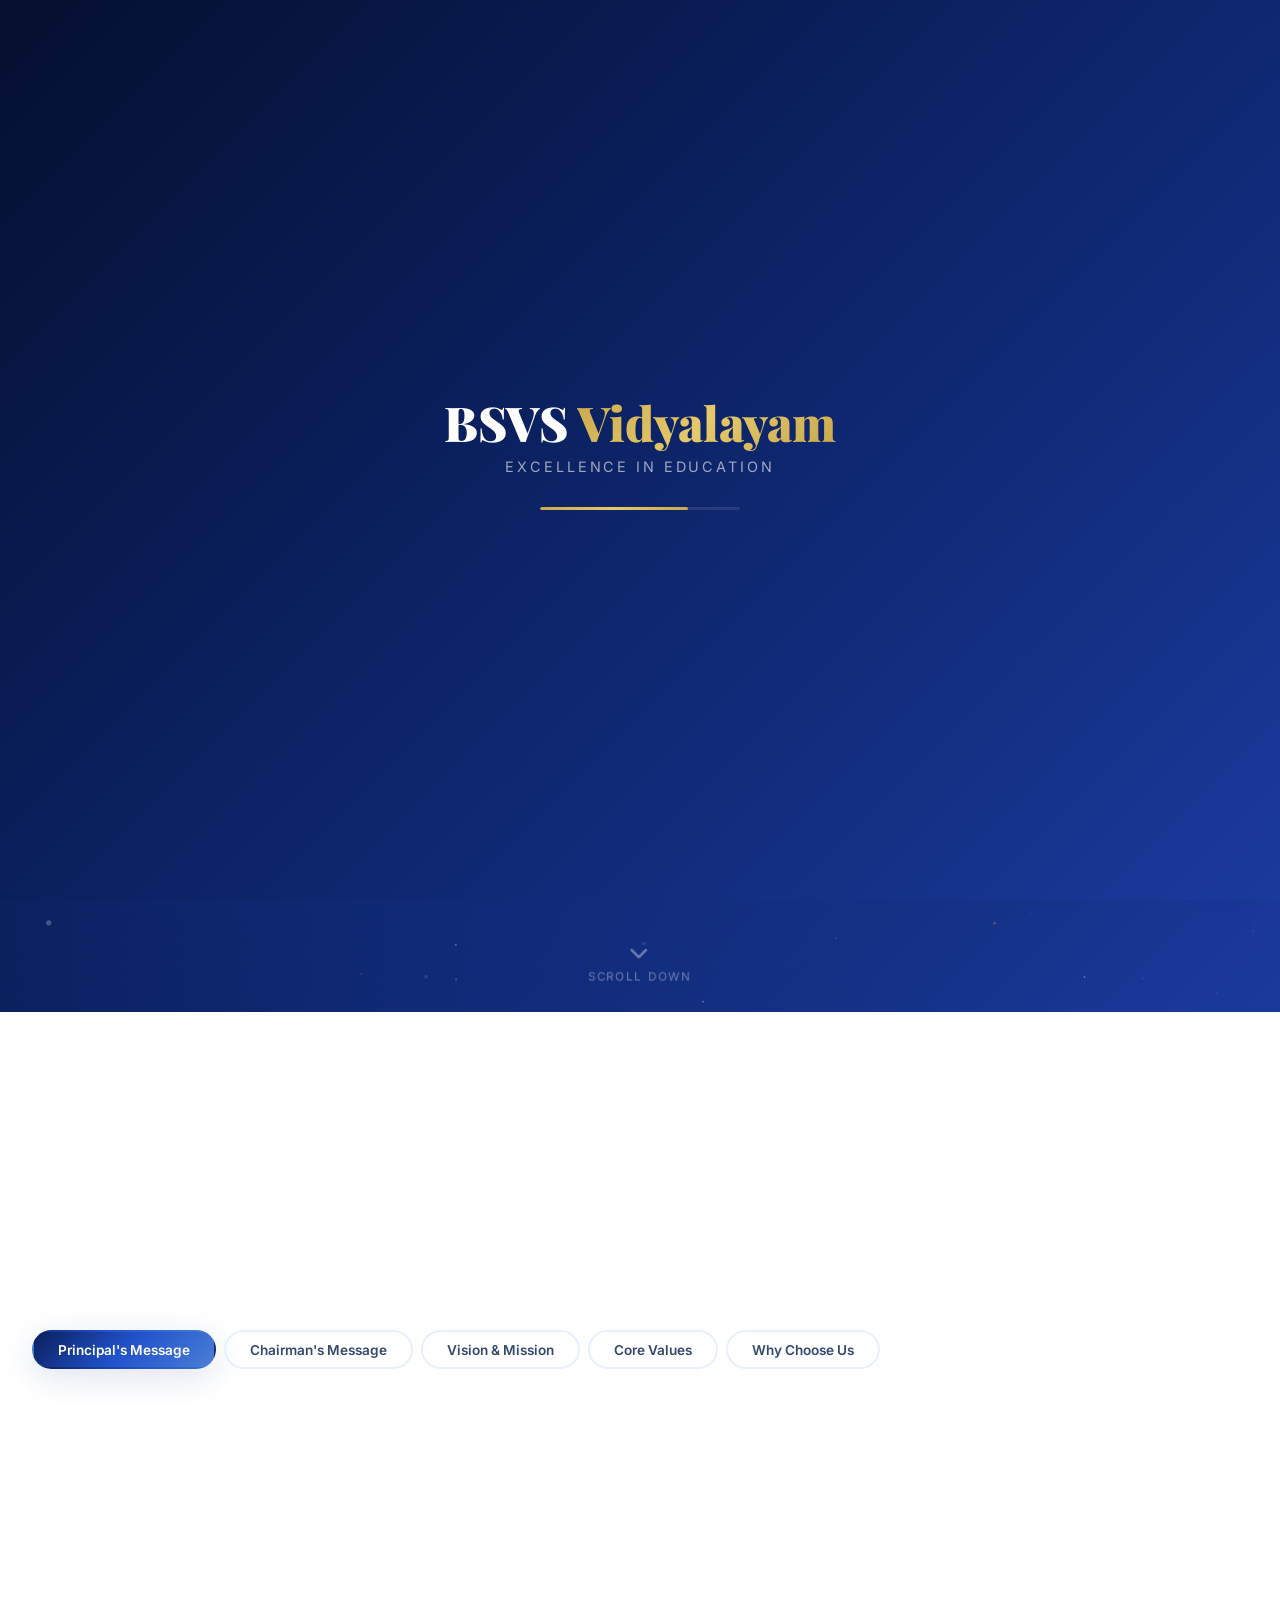
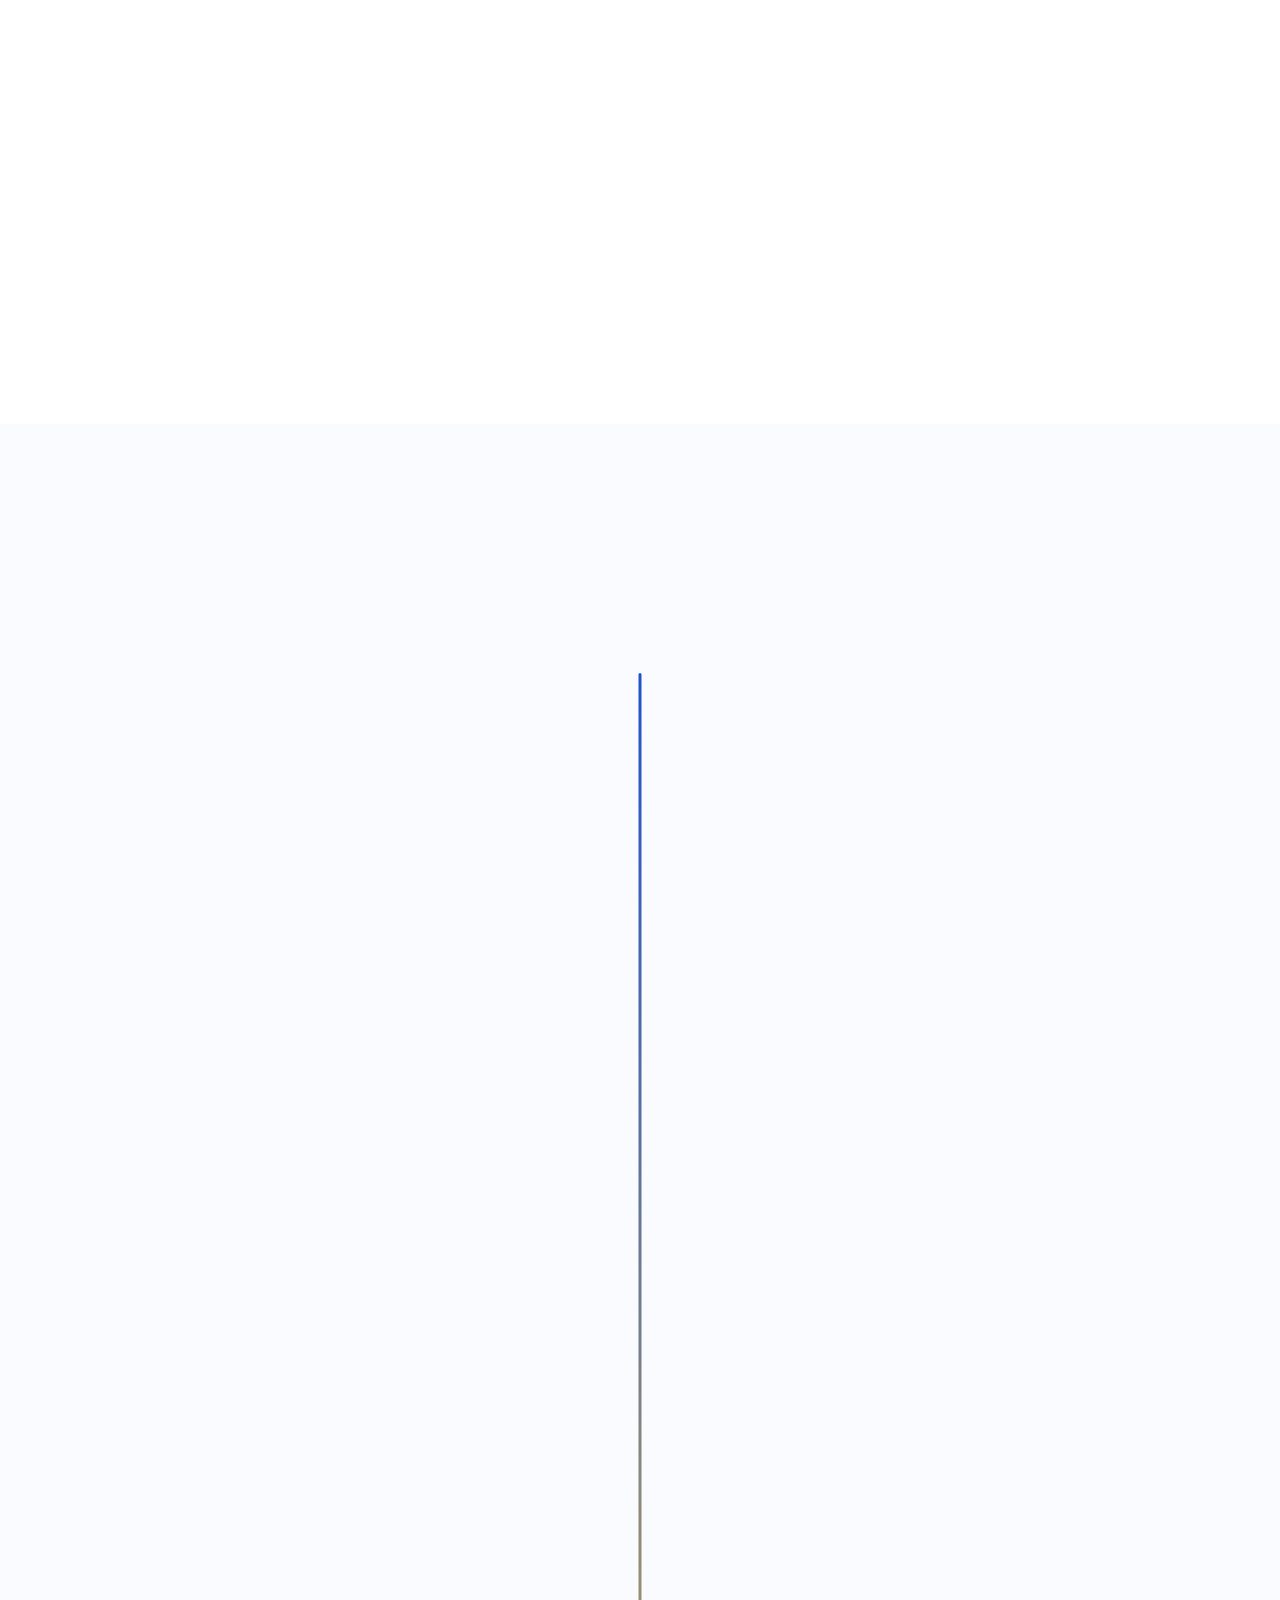
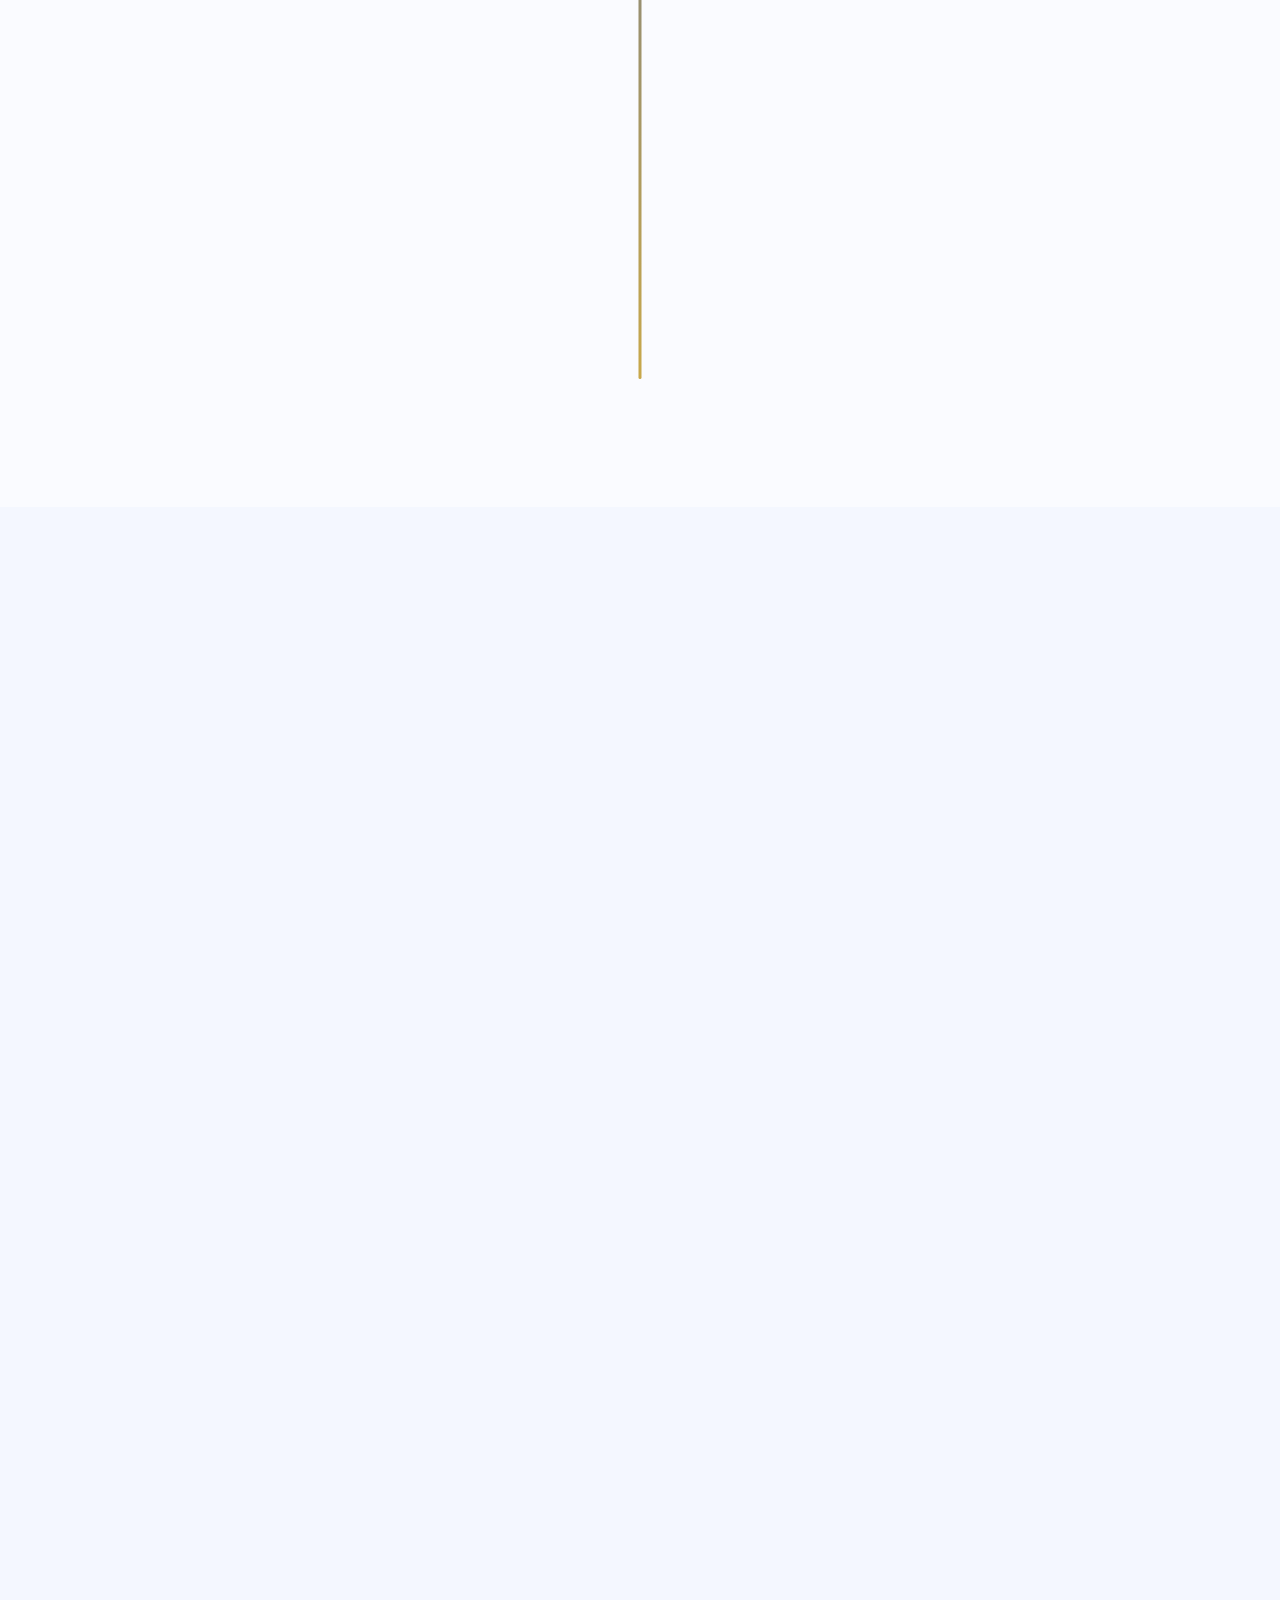
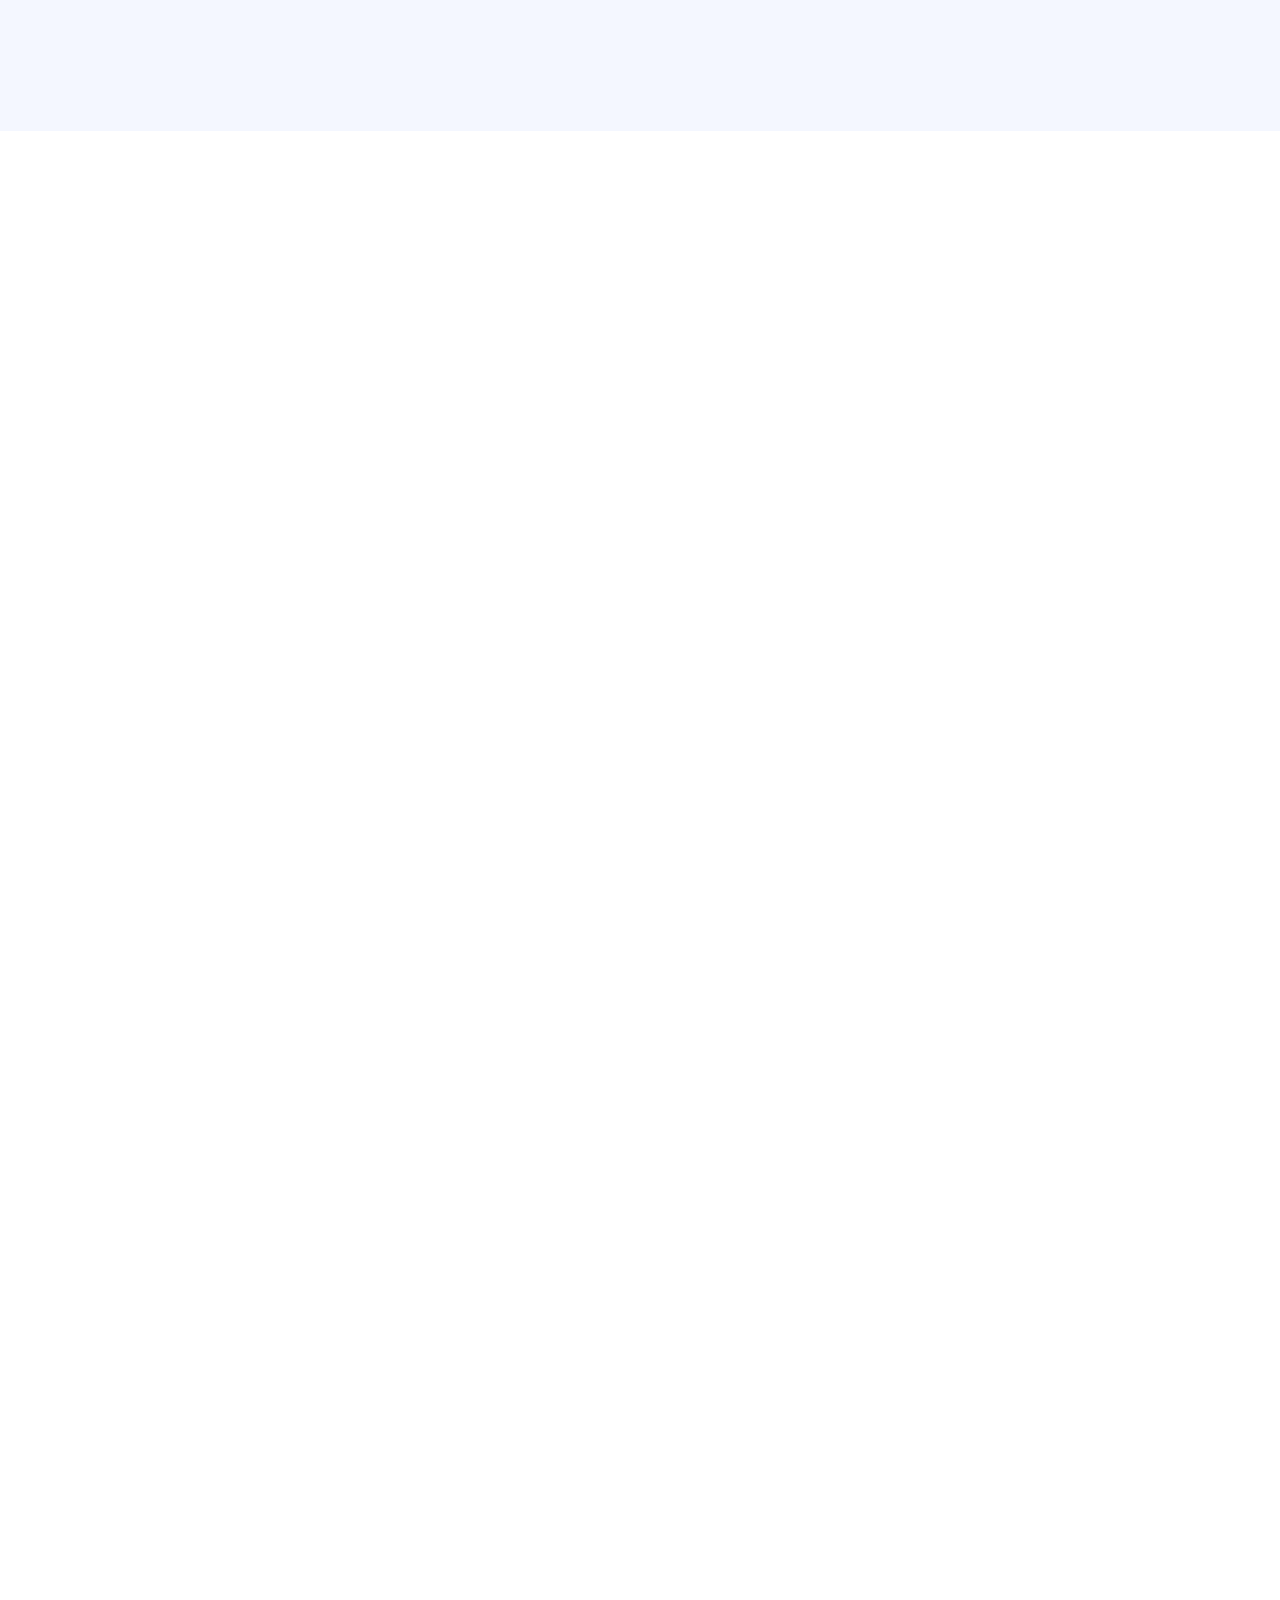
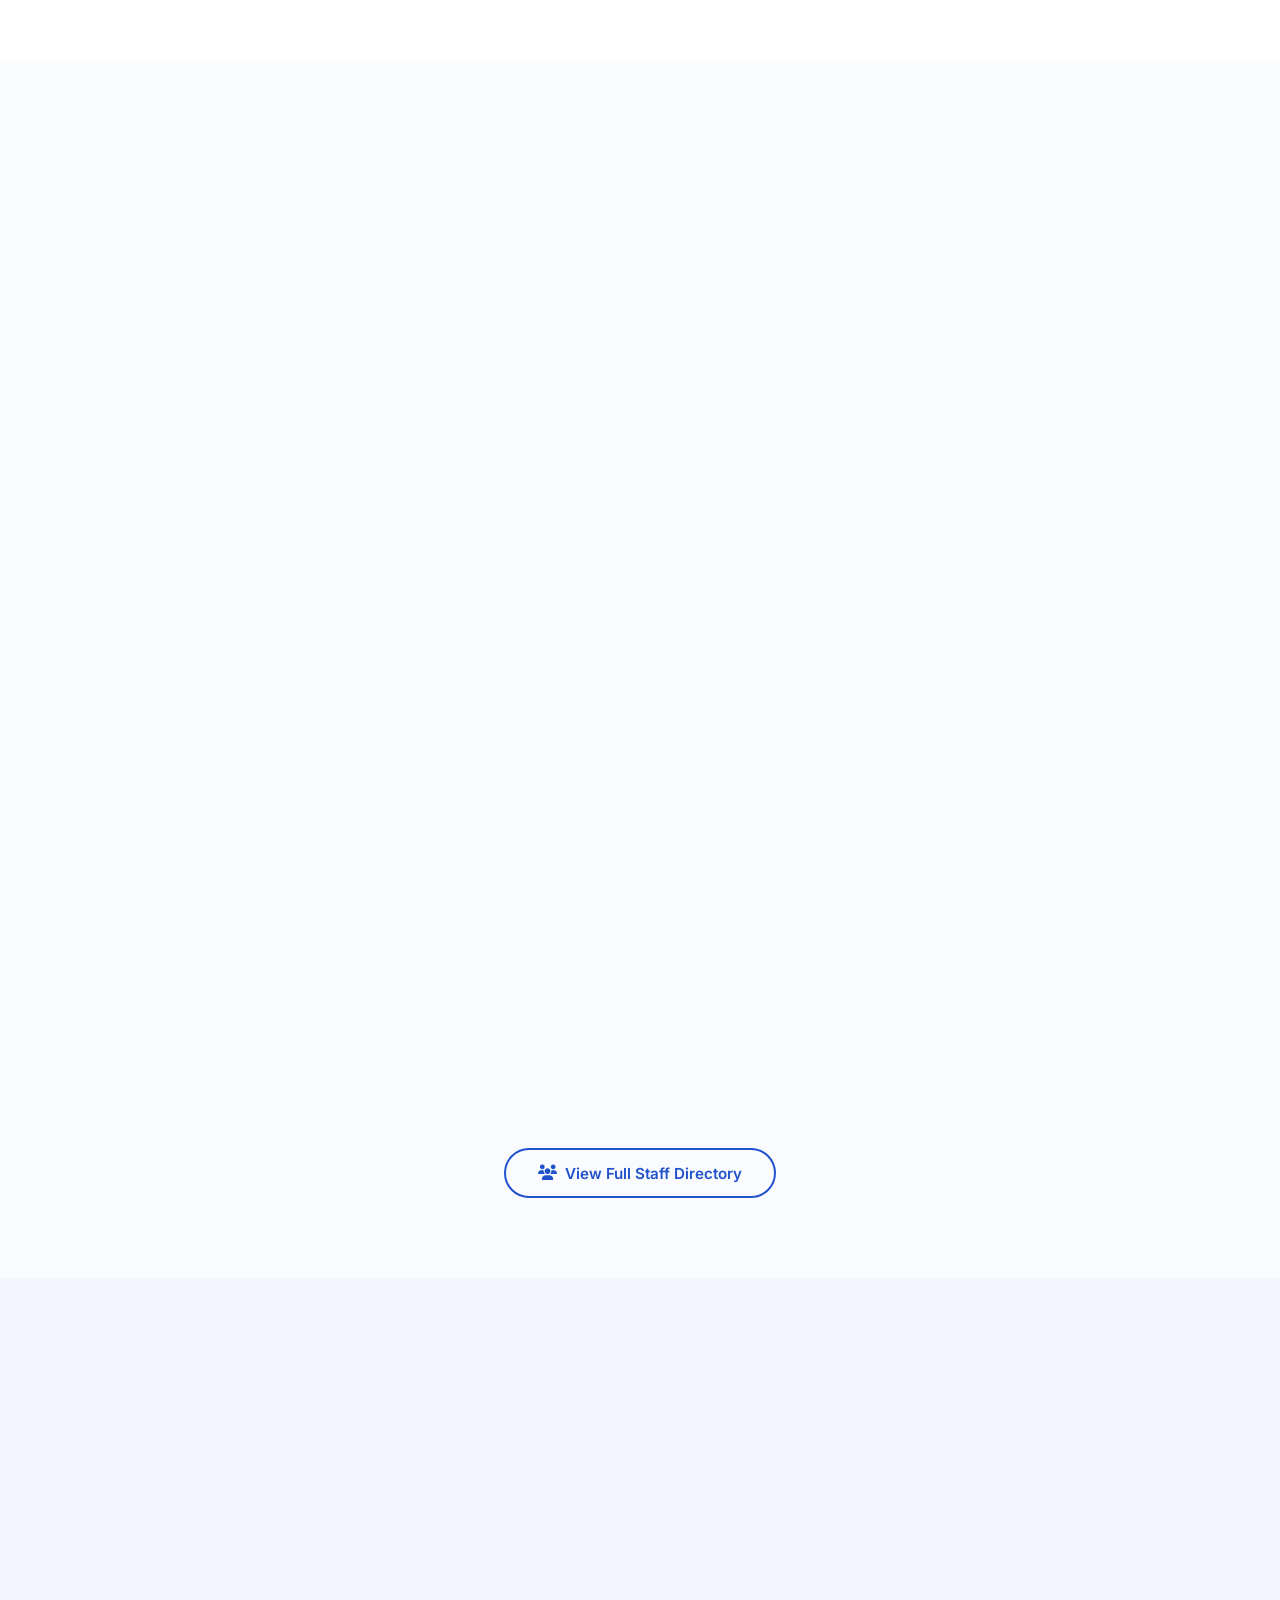
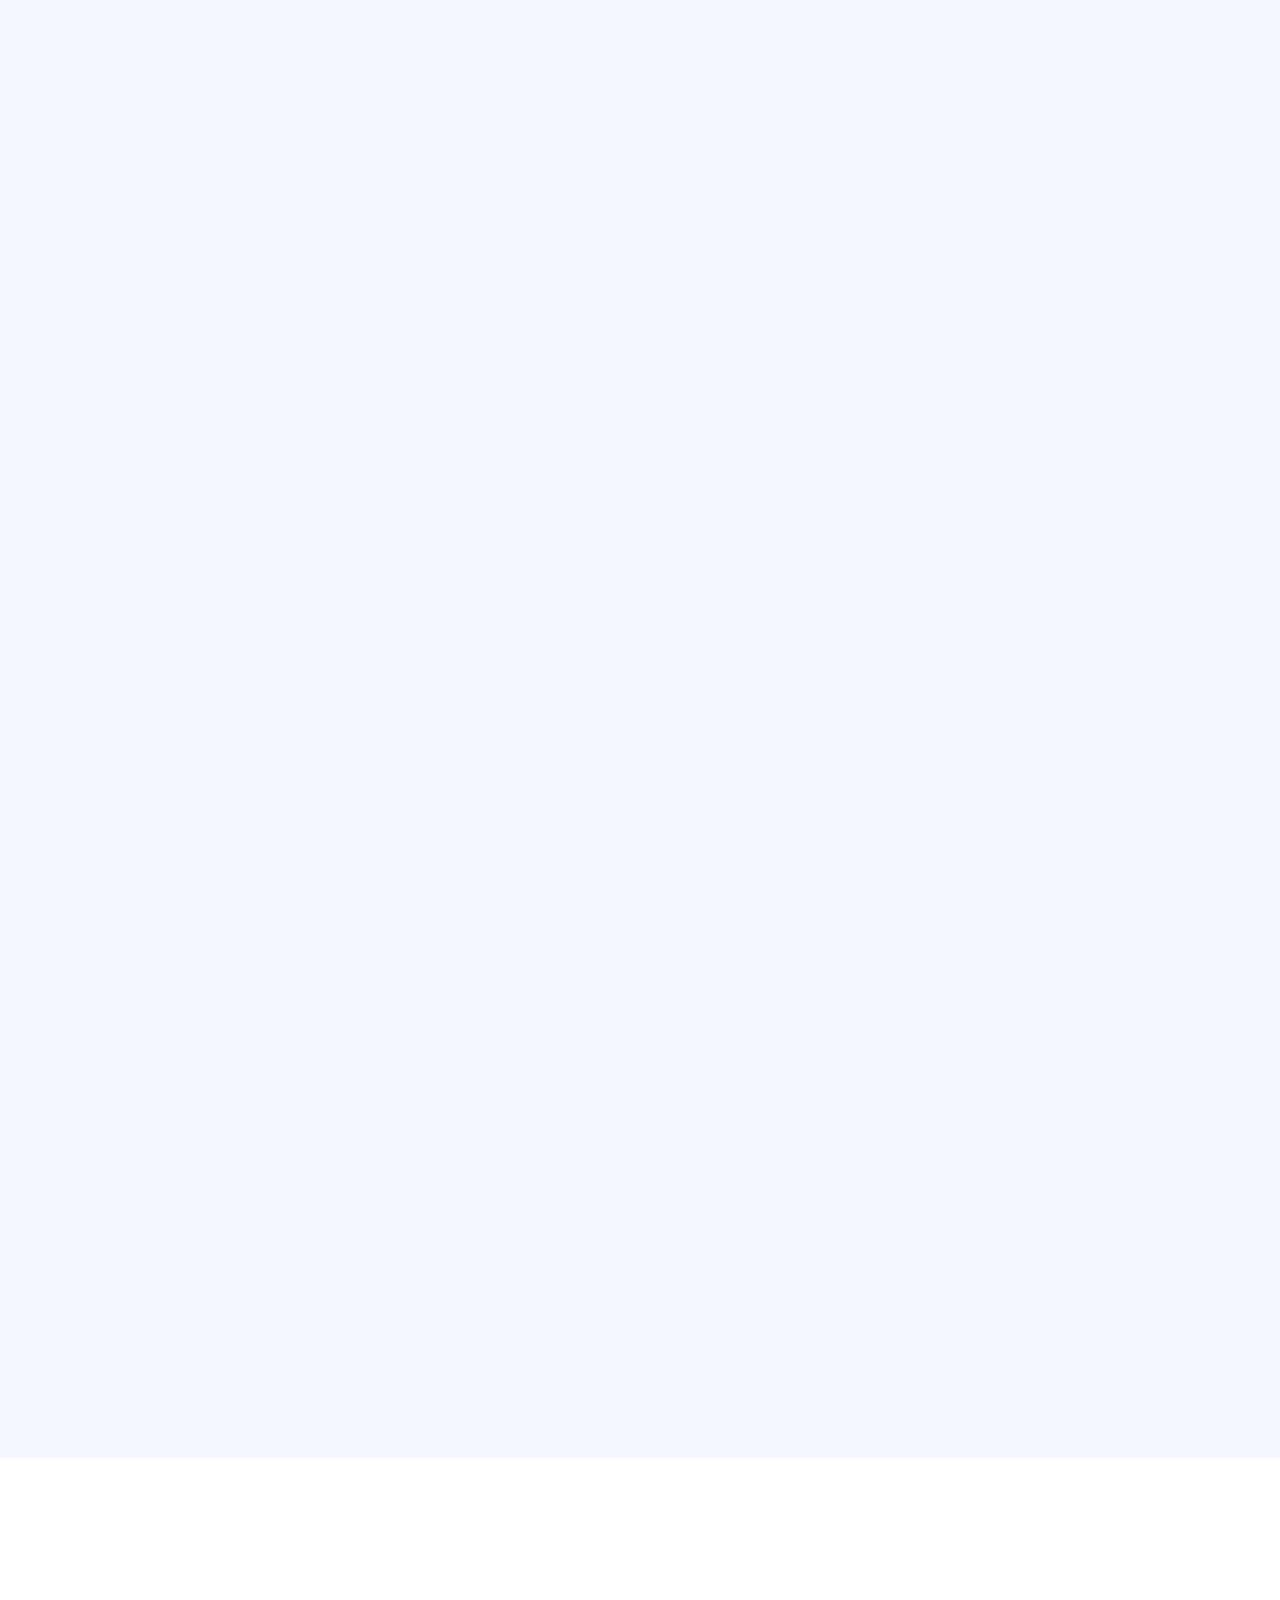
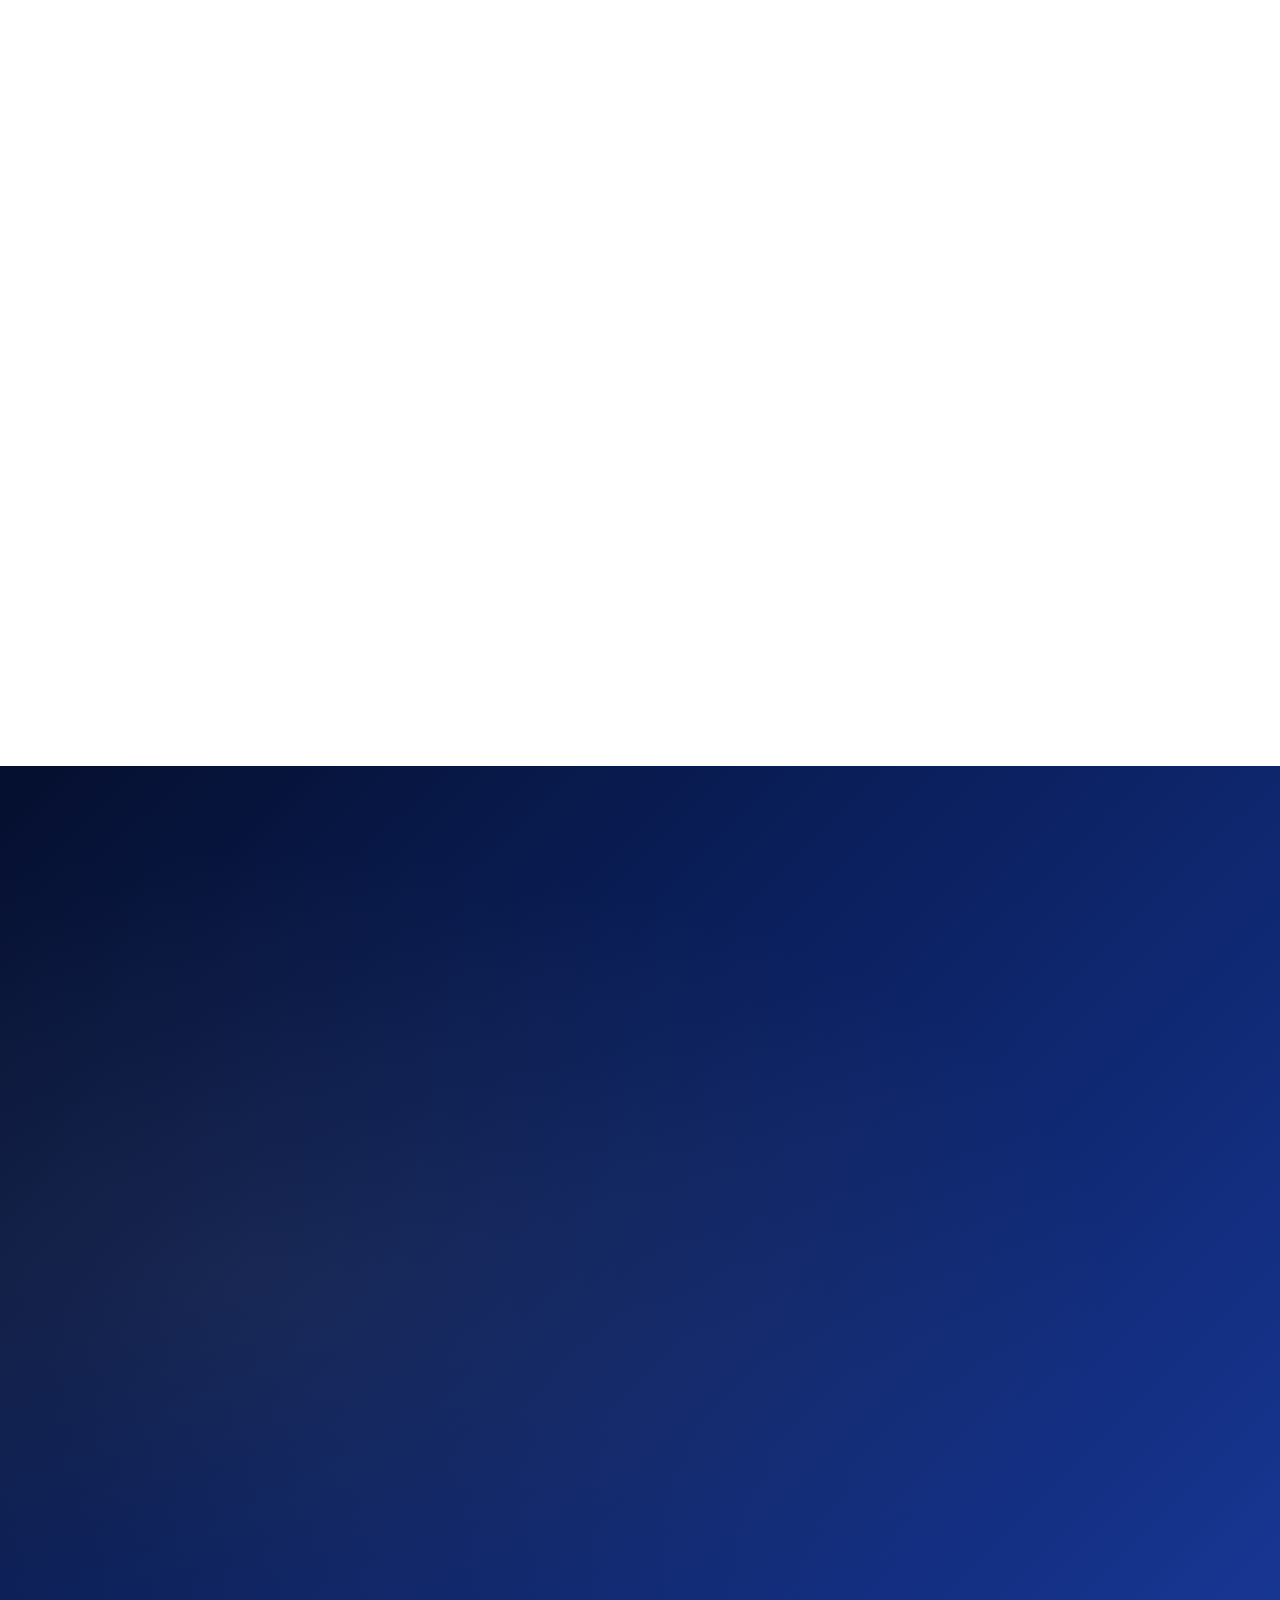
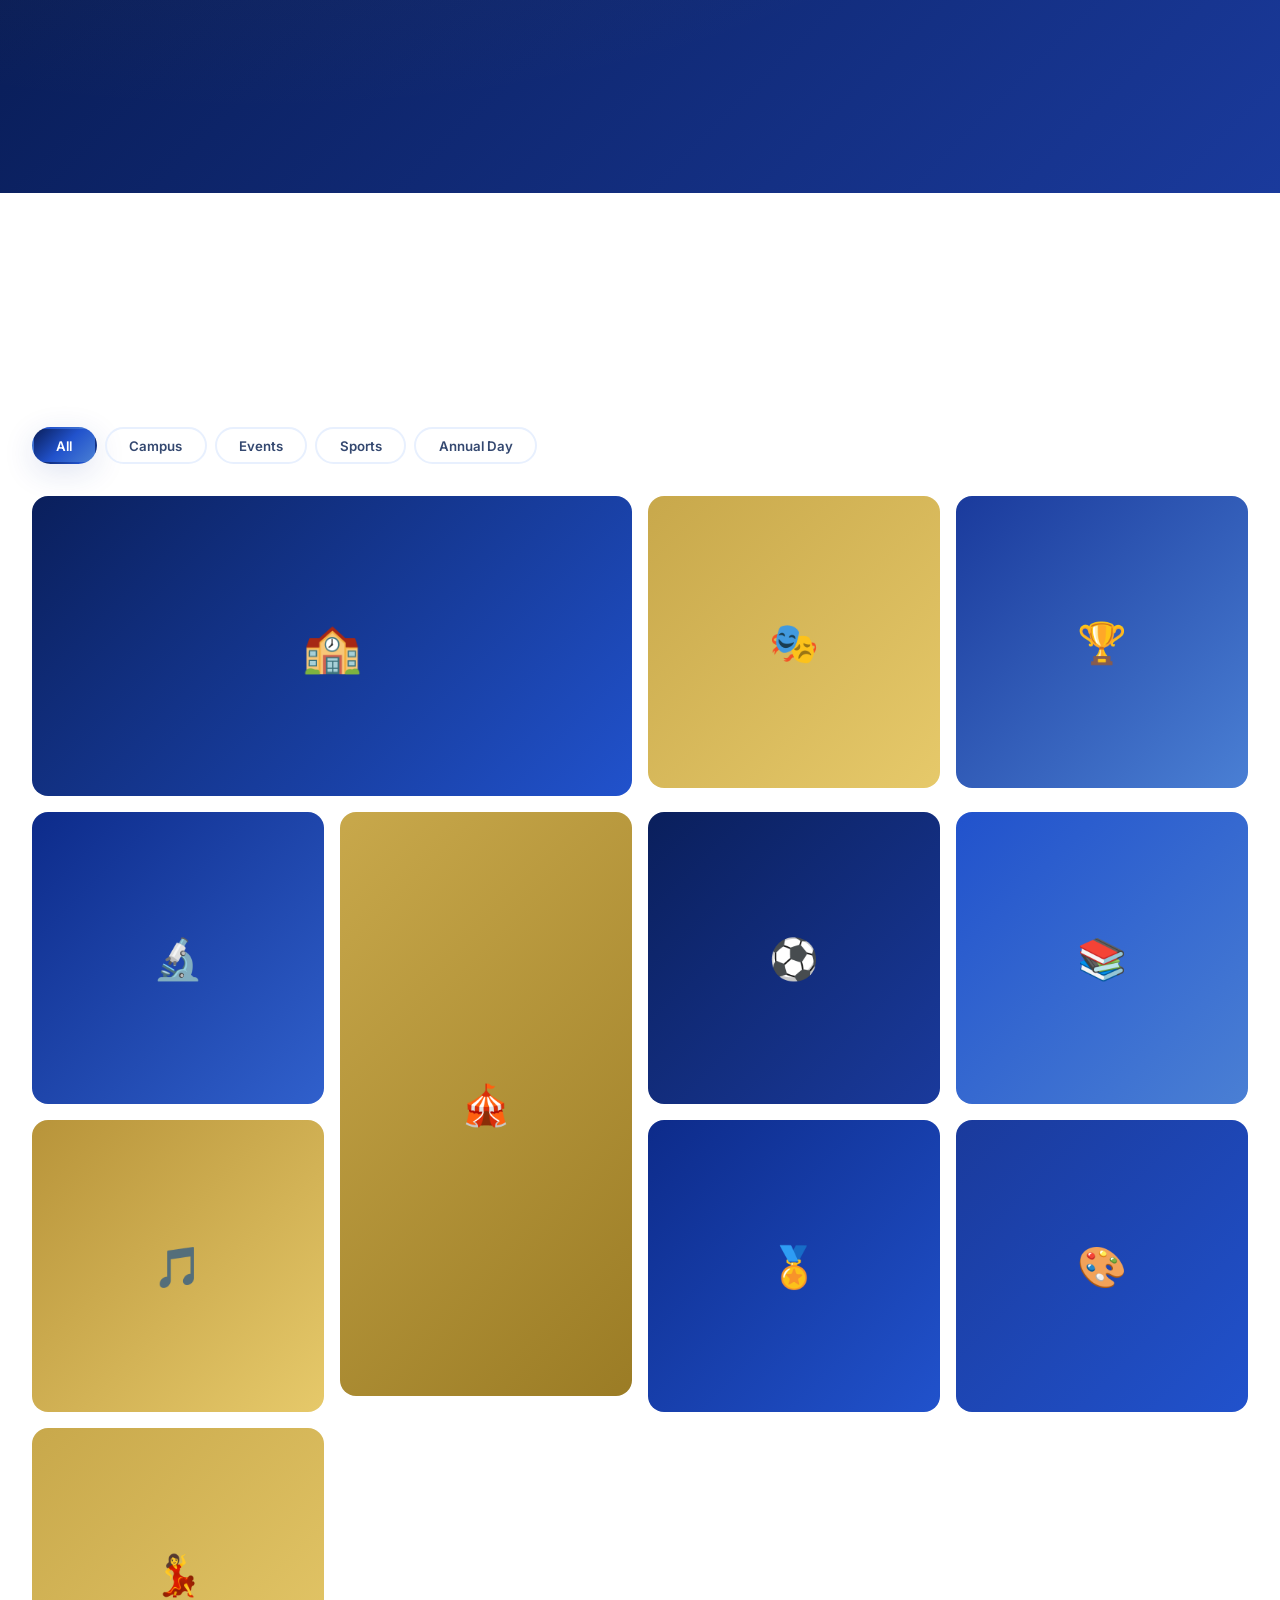
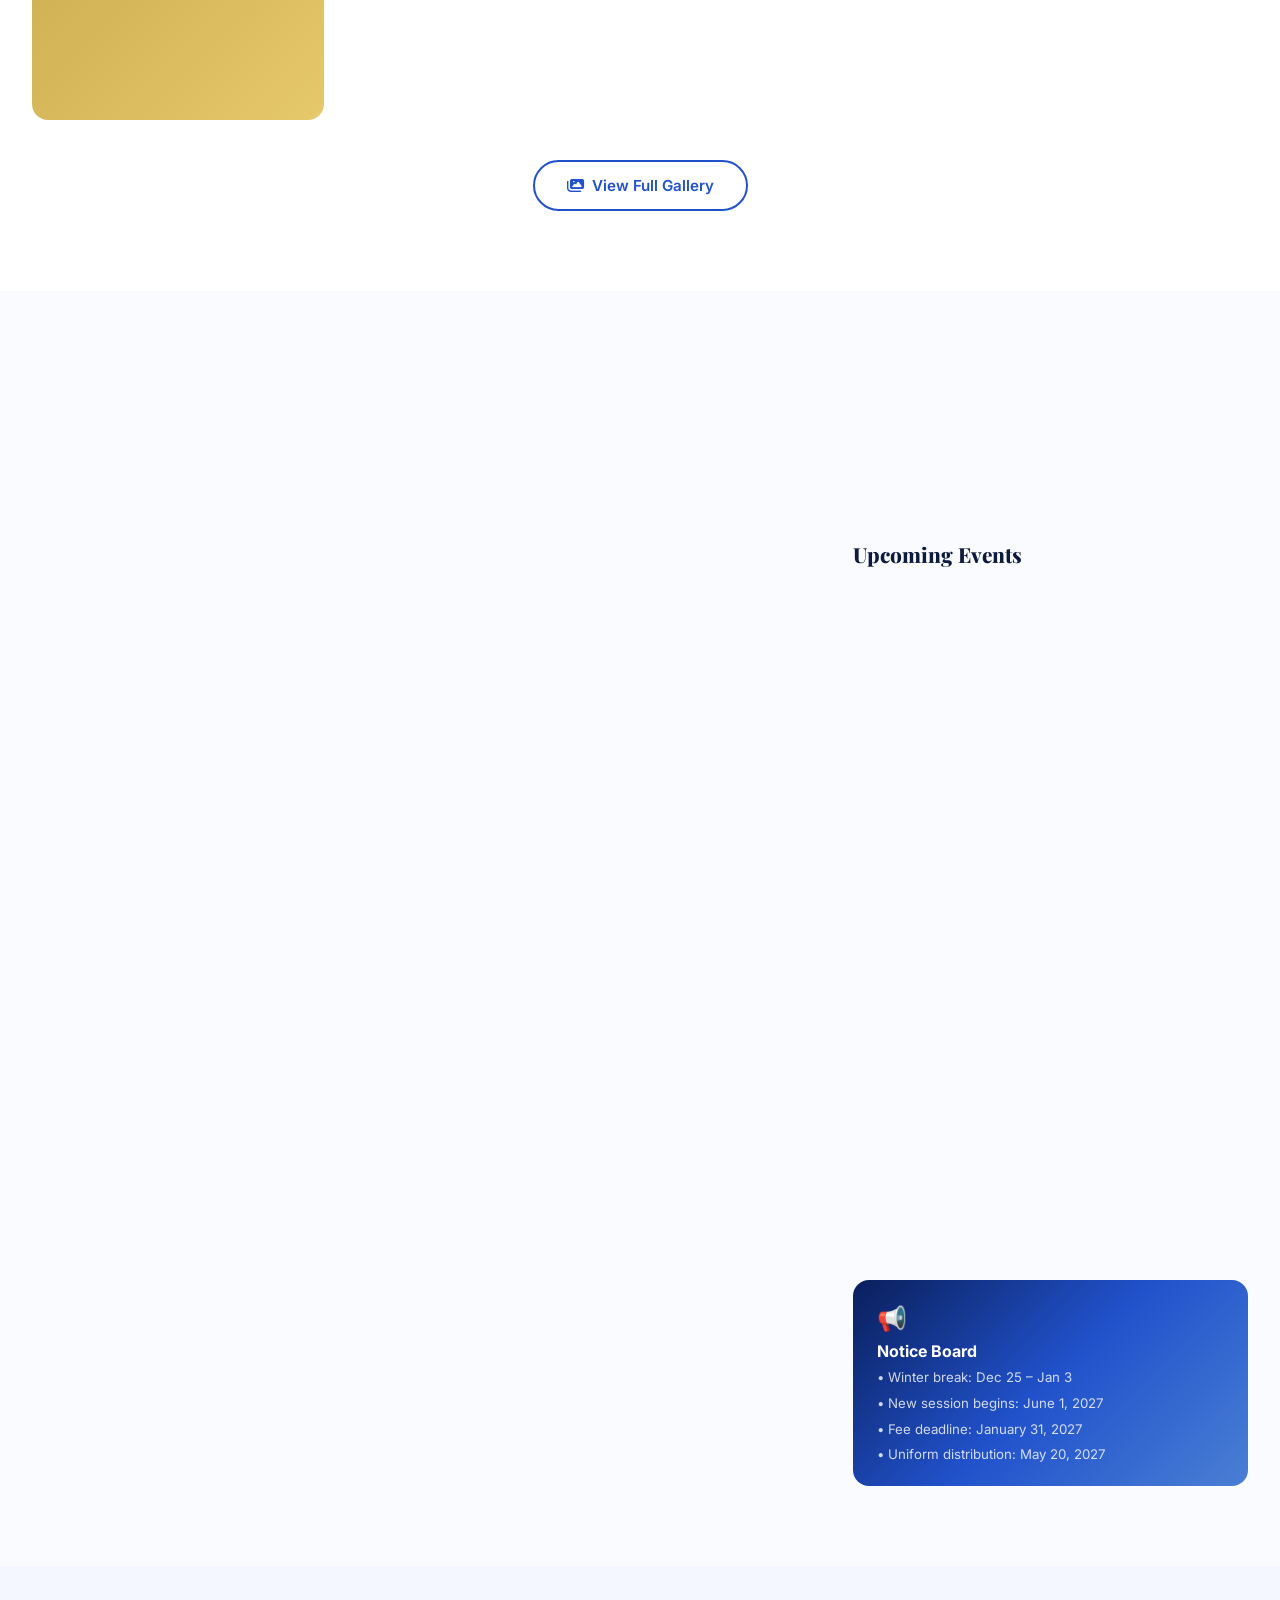
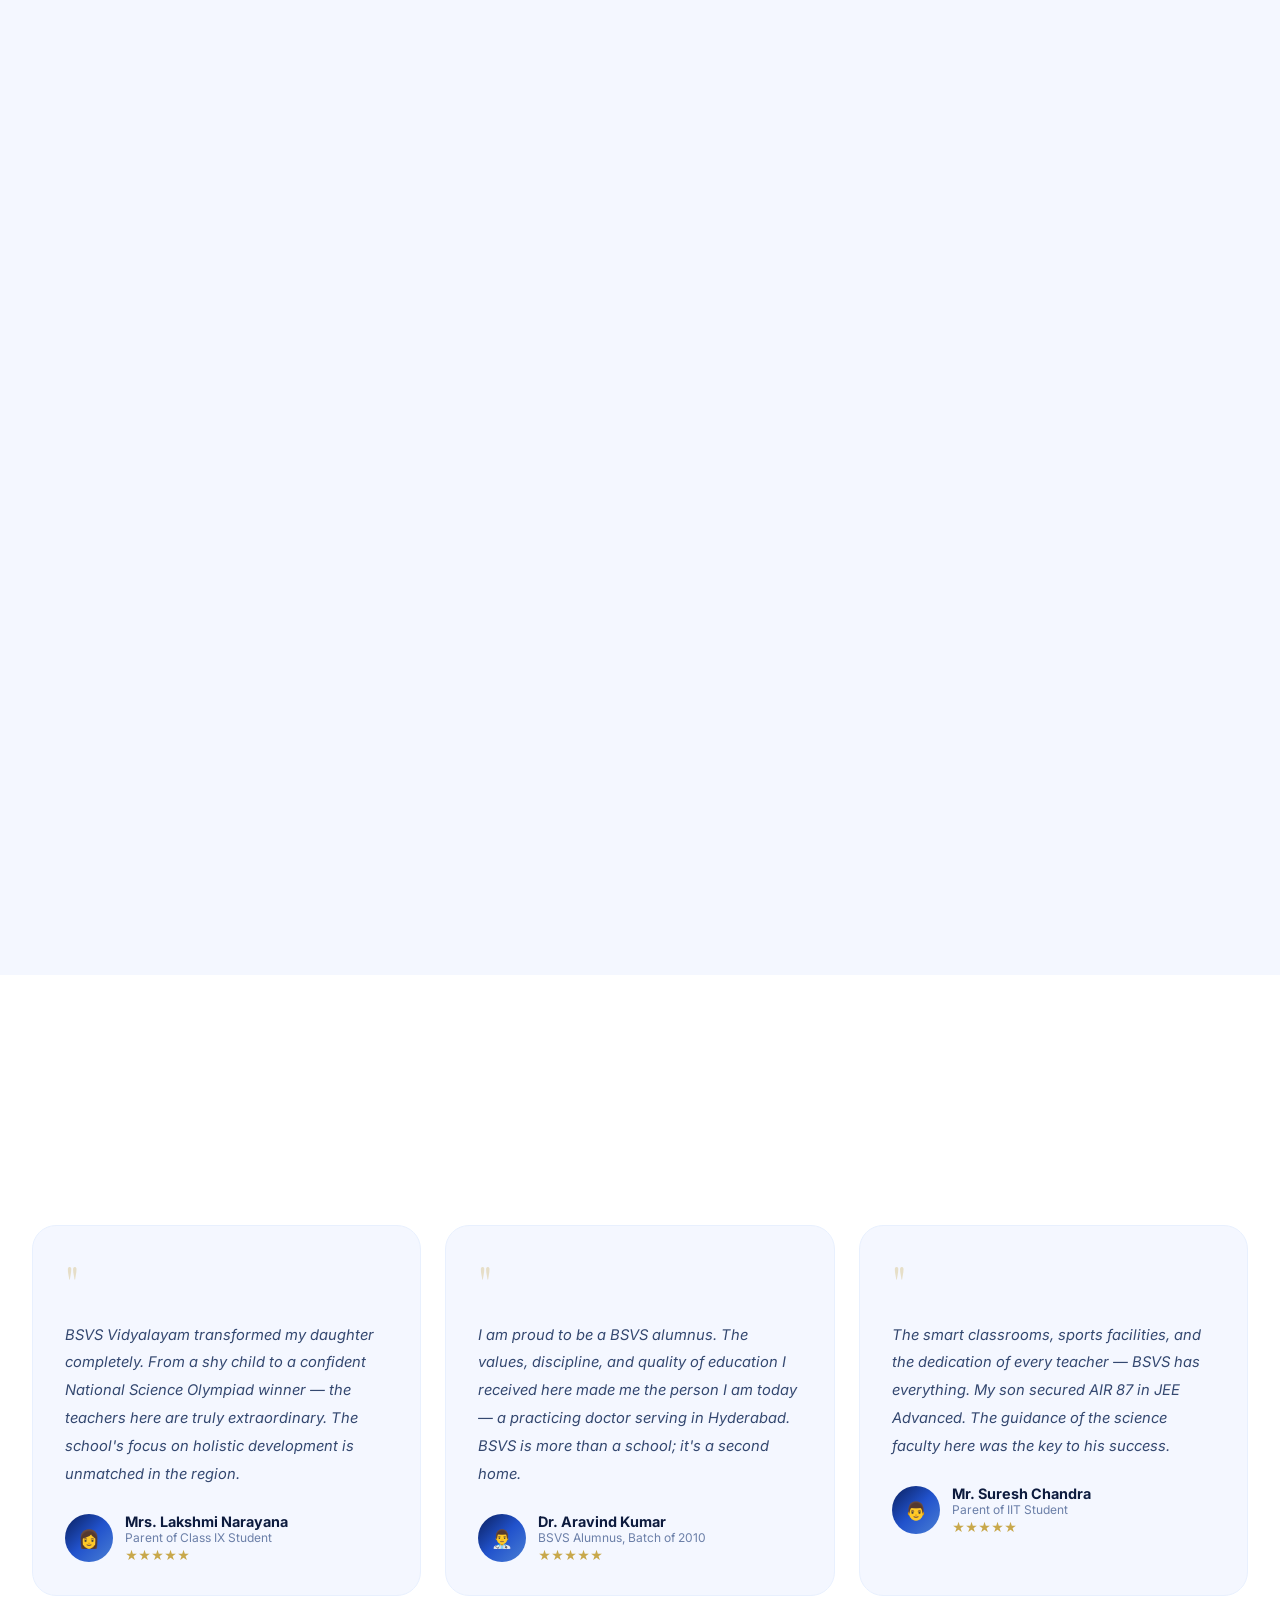
==== commit af140628: "Update index.html - redirect to BSVS school site" ====
--- a/index.html
+++ b/index.html
@@ -1,73 +1,73 @@
-<!DOCTYPE html>
-<html lang="en">
-<head>
-  <meta charset="UTF-8" />
-  <meta http-equiv="refresh" content="0; url=bsvs_school.html" />
-  <meta name="viewport" content="width=device-width, initial-scale=1.0" />
-  <title>BSVS Vidyalayam Golagamudi</title>
-  <style>
-    * { margin:0; padding:0; box-sizing:border-box; }
-    body {
-      font-family: 'Segoe UI', sans-serif;
-      background: linear-gradient(135deg, #050f2e 0%, #0a1f5c 40%, #1a3a9c 100%);
-      min-height: 100vh;
-      display: flex;
-      align-items: center;
-      justify-content: center;
-      color: white;
-    }
-    .box {
-      text-align: center;
-      padding: 3rem;
-    }
-    .logo {
-      font-size: 3rem;
-      font-weight: 900;
-      letter-spacing: 0.05em;
-      margin-bottom: 0.5rem;
-    }
-    .logo span {
-      background: linear-gradient(135deg, #c8a84b, #e6c96a);
-      -webkit-background-clip: text;
-      -webkit-text-fill-color: transparent;
-      background-clip: text;
-    }
-    p {
-      color: rgba(255,255,255,0.6);
-      margin-bottom: 2rem;
-      font-size: 1rem;
-    }
-    a {
-      display: inline-block;
-      background: linear-gradient(135deg, #c8a84b, #e6c96a);
-      color: #0a1f5c;
-      font-weight: 800;
-      padding: 1rem 2.5rem;
-      border-radius: 50px;
-      text-decoration: none;
-      font-size: 1rem;
-    }
-    .spinner {
-      width: 40px; height: 40px;
-      border: 3px solid rgba(200,168,75,0.2);
-      border-top-color: #c8a84b;
-      border-radius: 50%;
-      animation: spin 0.8s linear infinite;
-      margin: 0 auto 1.5rem;
-    }
-    @keyframes spin { to { transform: rotate(360deg); } }
-  </style>
-</head>
-<body>
-  <div class="box">
-    <div class="spinner"></div>
-    <div class="logo">BSVS <span>Vidyalayam</span></div>
-    <p>Golagamudi, Anikepalle Mandal, Nellore · AP – 524321</p>
-    <p style="font-size:0.85rem;margin-bottom:1.5rem;">Redirecting to school website...</p>
-    <a href="bsvs_school.html">Open Website →</a>
-  </div>
-  <script>
-    setTimeout(() => { window.location.href = 'bsvs_school.html'; }, 800);
-  </script>
-</body>
-</html>
+<!DOCTYPE html>
+<html lang="en">
+<head>
+  <meta charset="UTF-8" />
+  <meta http-equiv="refresh" content="0; url=bsvs_school.html" />
+  <meta name="viewport" content="width=device-width, initial-scale=1.0" />
+  <title>BSVS Vidyalayam Golagamudi</title>
+  <style>
+    * { margin:0; padding:0; box-sizing:border-box; }
+    body {
+      font-family: 'Segoe UI', sans-serif;
+      background: linear-gradient(135deg, #050f2e 0%, #0a1f5c 40%, #1a3a9c 100%);
+      min-height: 100vh;
+      display: flex;
+      align-items: center;
+      justify-content: center;
+      color: white;
+    }
+    .box {
+      text-align: center;
+      padding: 3rem;
+    }
+    .logo {
+      font-size: 3rem;
+      font-weight: 900;
+      letter-spacing: 0.05em;
+      margin-bottom: 0.5rem;
+    }
+    .logo span {
+      background: linear-gradient(135deg, #c8a84b, #e6c96a);
+      -webkit-background-clip: text;
+      -webkit-text-fill-color: transparent;
+      background-clip: text;
+    }
+    p {
+      color: rgba(255,255,255,0.6);
+      margin-bottom: 2rem;
+      font-size: 1rem;
+    }
+    a {
+      display: inline-block;
+      background: linear-gradient(135deg, #c8a84b, #e6c96a);
+      color: #0a1f5c;
+      font-weight: 800;
+      padding: 1rem 2.5rem;
+      border-radius: 50px;
+      text-decoration: none;
+      font-size: 1rem;
+    }
+    .spinner {
+      width: 40px; height: 40px;
+      border: 3px solid rgba(200,168,75,0.2);
+      border-top-color: #c8a84b;
+      border-radius: 50%;
+      animation: spin 0.8s linear infinite;
+      margin: 0 auto 1.5rem;
+    }
+    @keyframes spin { to { transform: rotate(360deg); } }
+  </style>
+</head>
+<body>
+  <div class="box">
+    <div class="spinner"></div>
+    <div class="logo">BSVS <span>Vidyalayam</span></div>
+    <p>Golagamudi, Anikepalle Mandal, Nellore · AP – 524321</p>
+    <p style="font-size:0.85rem;margin-bottom:1.5rem;">Redirecting to school website...</p>
+    <a href="bsvs_school.html">Open Website →</a>
+  </div>
+  <script>
+    setTimeout(() => { window.location.href = 'bsvs_school.html'; }, 800);
+  </script>
+</body>
+</html>
